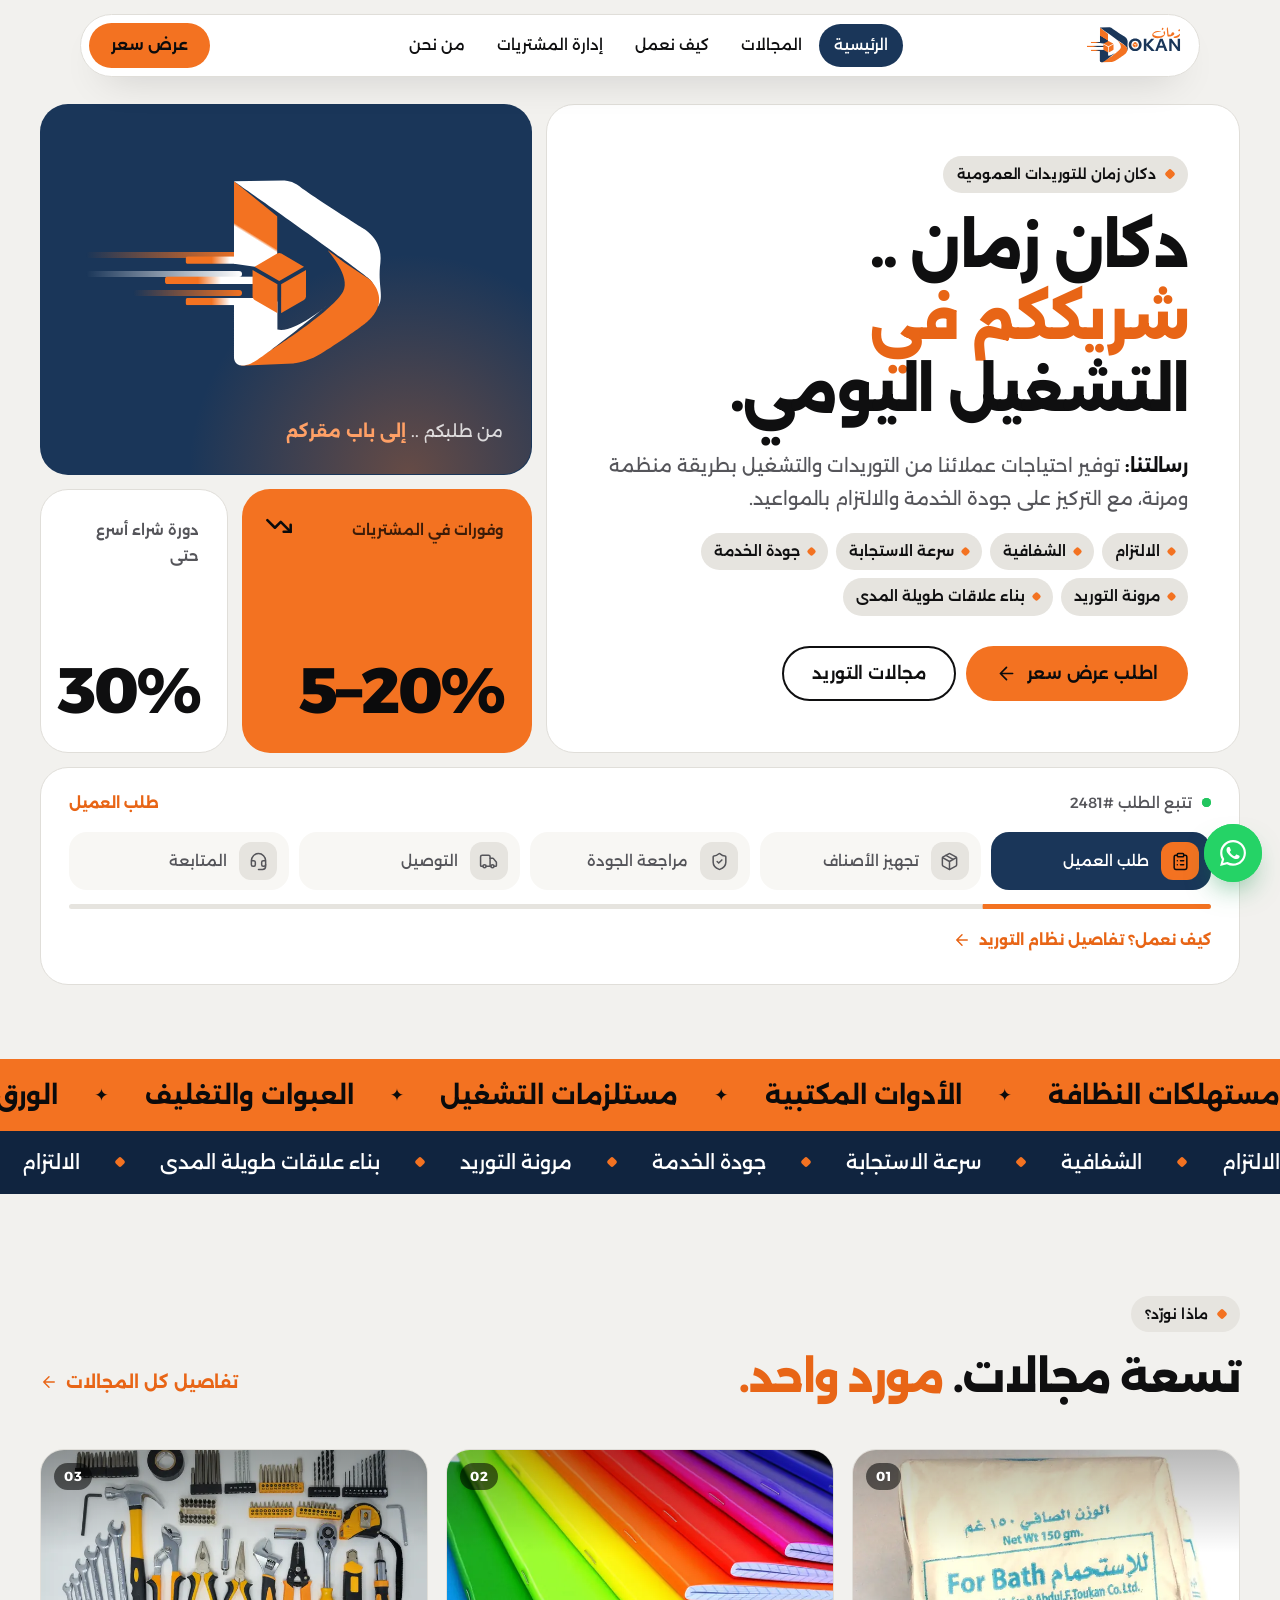
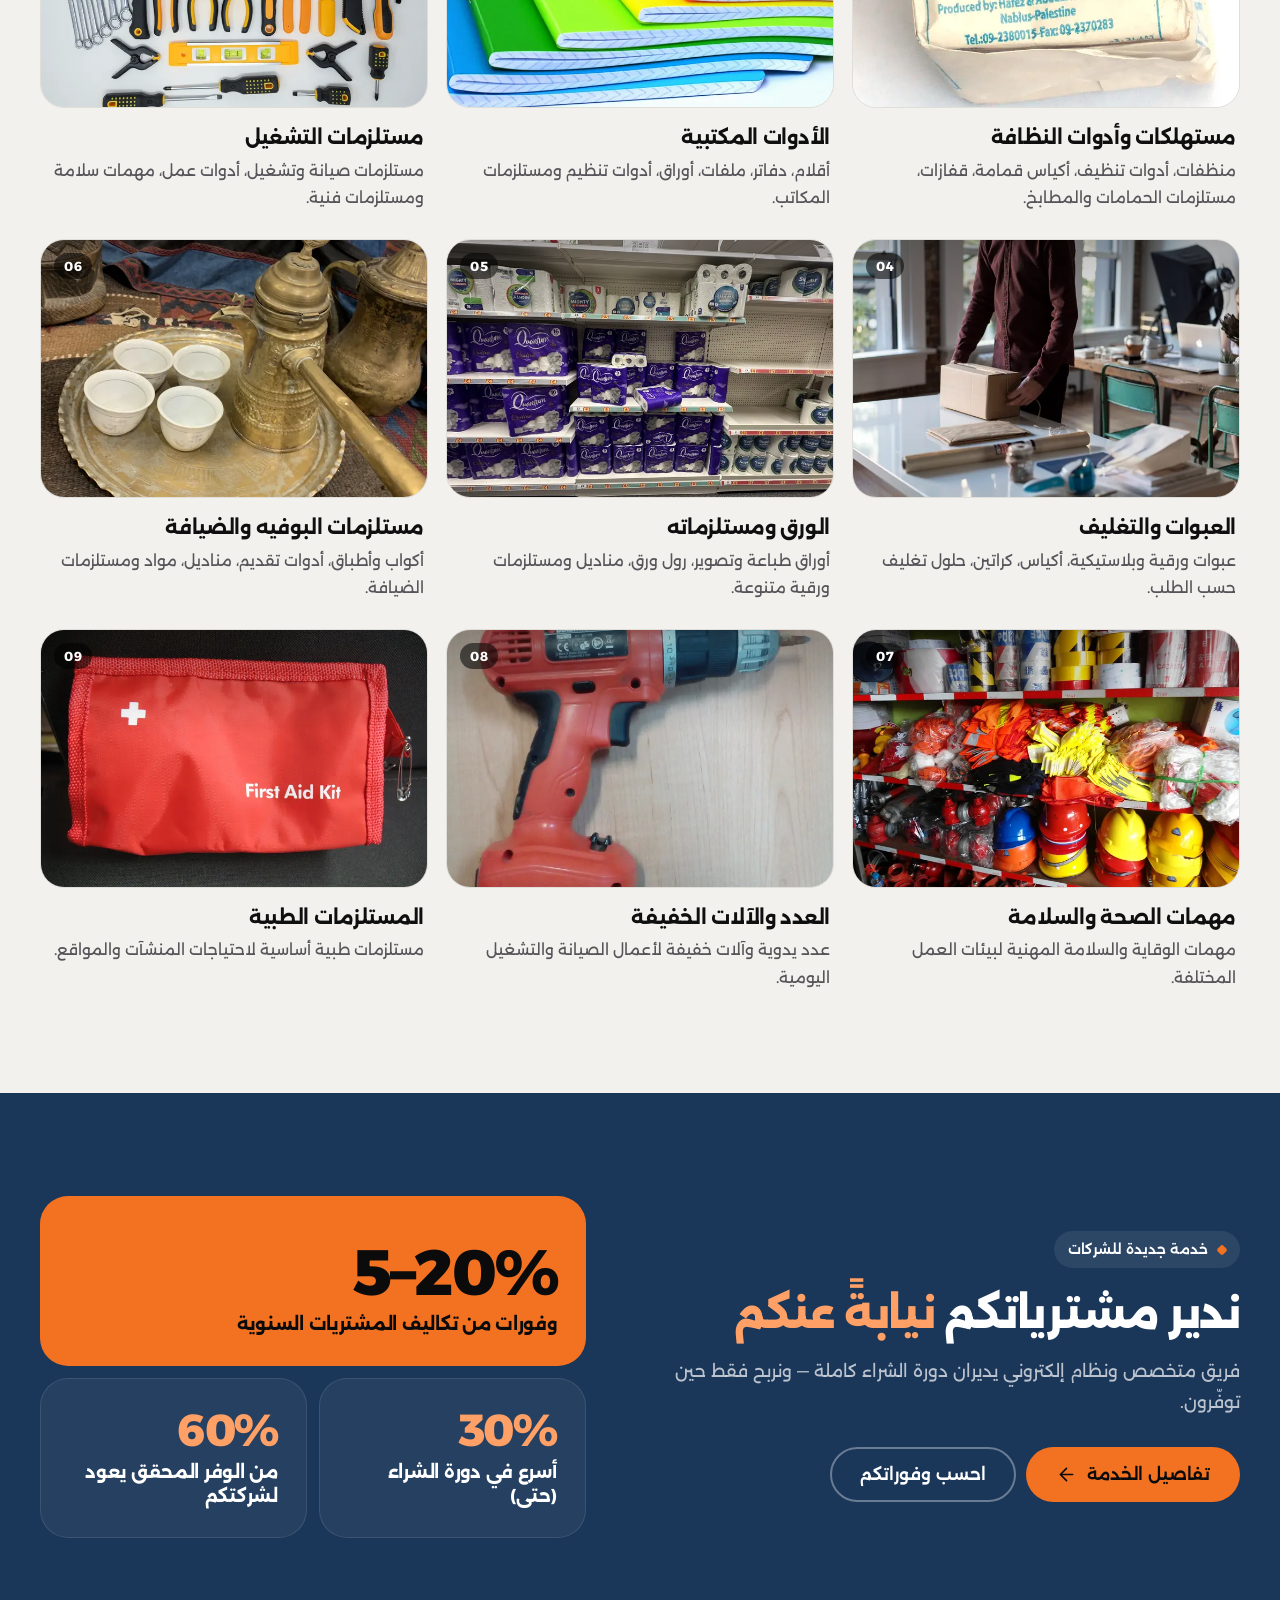
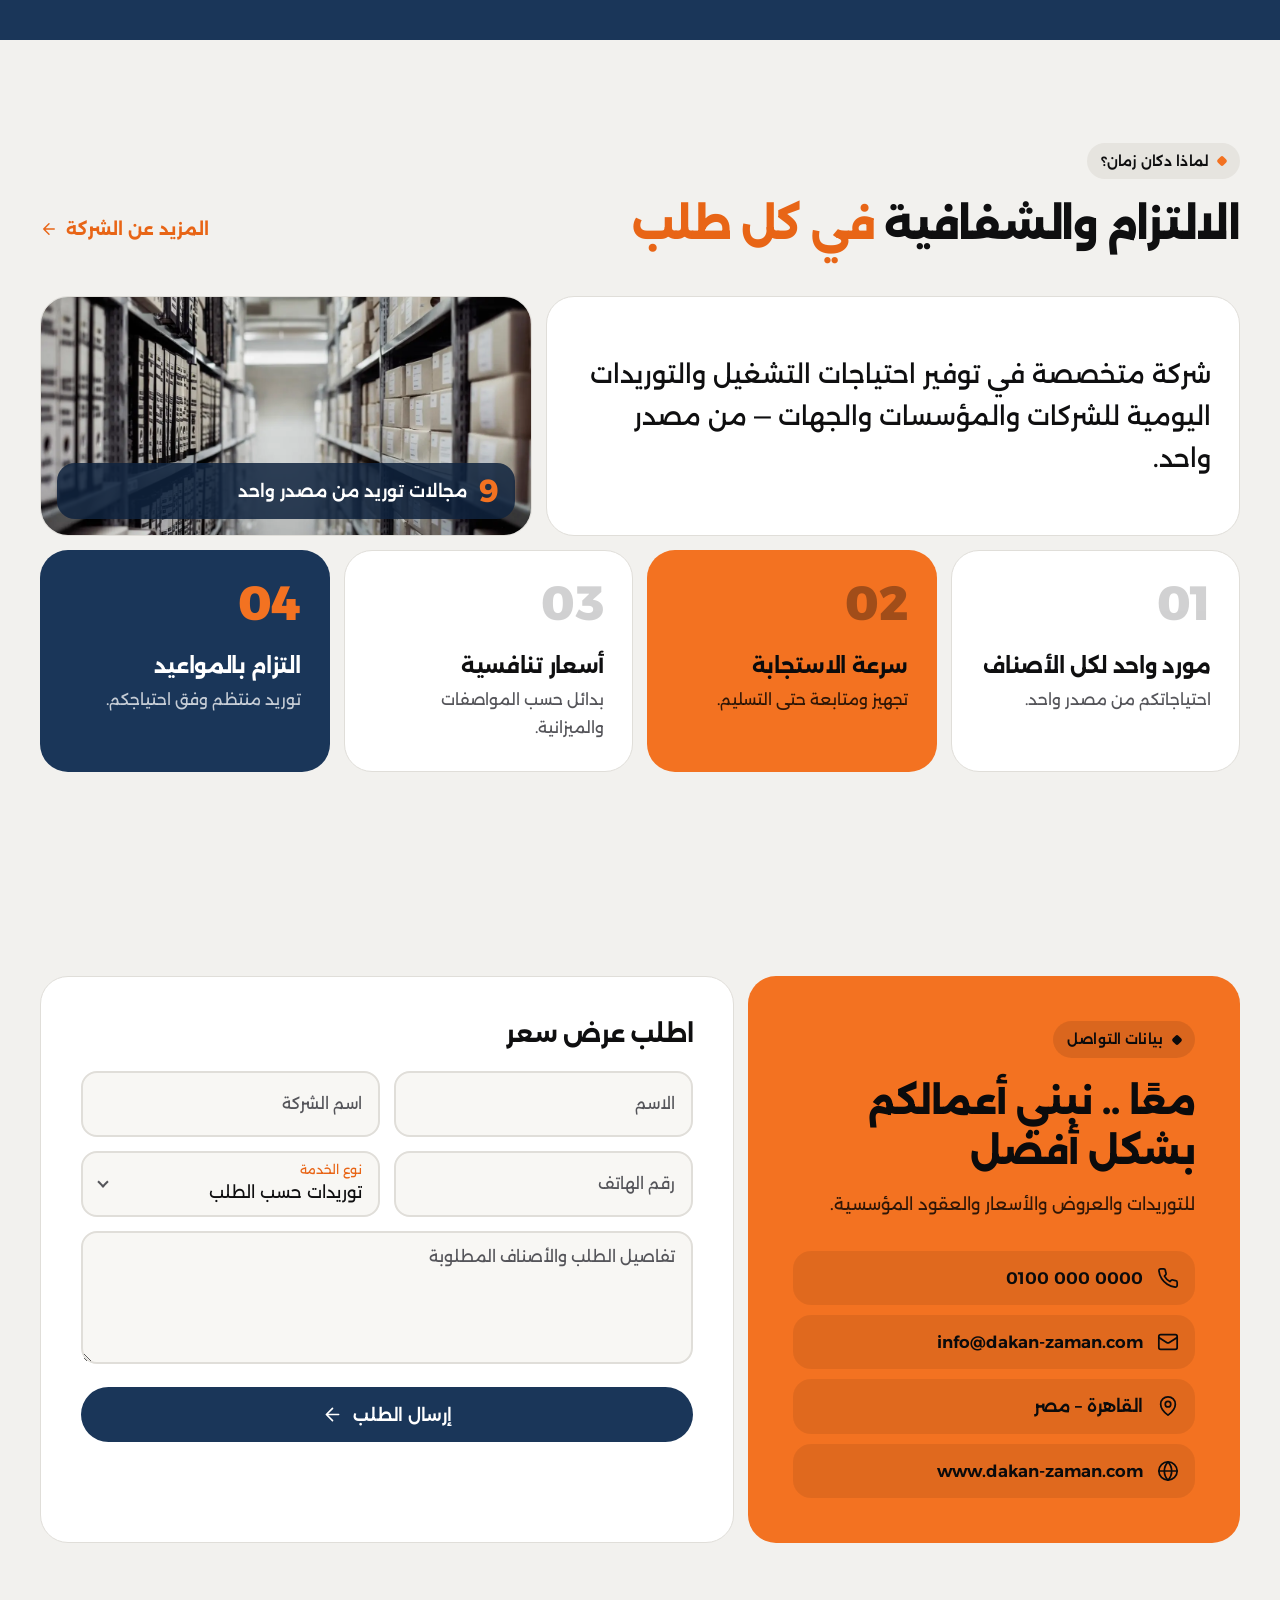
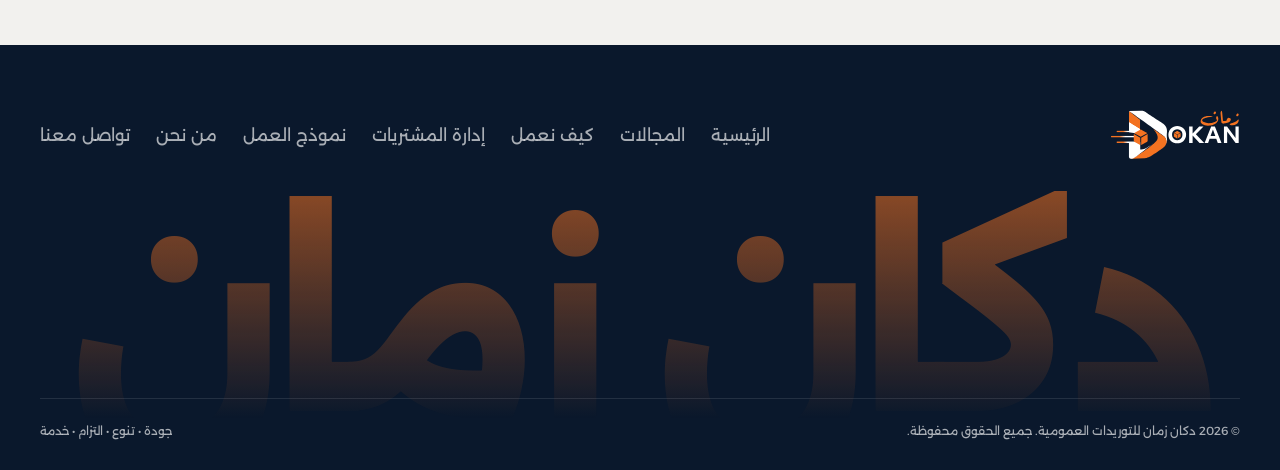
==== index.html @ 1d297fa9 "Dokan Zaman website Static Arabic (RTL) website for Dokan Zaman General Supplies: homepage plus cate" ====
<!doctype html>
<html lang="ar" dir="rtl">
<head>
  <meta charset="utf-8">
  <meta name="viewport" content="width=device-width, initial-scale=1">
  <title>دكان زمان | للتوريدات العمومية</title>
  <meta name="description" content="دكان زمان للتوريدات العمومية .. شريككم في التشغيل اليومي. توفير احتياجات عملائنا من التوريدات والتشغيل بطريقة منظمة ومرنة، مع التركيز على جودة الخدمة والالتزام بالمواعيد.">
  <meta name="color-scheme" content="light">
  <meta name="theme-color" content="#F2F1EE">
  <link rel="icon" type="image/svg+xml" href="assets/logo-mark.svg">
  <link rel="preconnect" href="https://fonts.googleapis.com">
  <link rel="preconnect" href="https://fonts.gstatic.com" crossorigin>
  <link href="https://fonts.googleapis.com/css2?family=Alexandria:wght@300..800&display=swap" rel="stylesheet">
  <link rel="stylesheet" href="css/style.css?v=9cafc431">
</head>
<body id="top">

  <svg class="sprite" aria-hidden="true" xmlns="http://www.w3.org/2000/svg">
    <defs>
      <symbol id="i-package" viewBox="0 0 24 24"><path d="m7.5 4.27 9 5.15"/><path d="M21 8a2 2 0 0 0-1-1.73l-7-4a2 2 0 0 0-2 0l-7 4A2 2 0 0 0 3 8v8a2 2 0 0 0 1 1.73l7 4a2 2 0 0 0 2 0l7-4A2 2 0 0 0 21 16Z"/><path d="m3.3 7 8.7 5 8.7-5M12 22V12"/></symbol>
      <symbol id="i-shield" viewBox="0 0 24 24"><path d="M20 13c0 5-3.5 7.5-7.66 8.95a1 1 0 0 1-.67-.01C7.5 20.5 4 18 4 13V6a1 1 0 0 1 1-1c2 0 4.5-1.2 6.24-2.72a1.17 1.17 0 0 1 1.52 0C14.51 3.81 17 5 19 5a1 1 0 0 1 1 1z"/><path d="m9 12 2 2 4-4"/></symbol>
      <symbol id="i-truck" viewBox="0 0 24 24"><path d="M14 18V6a2 2 0 0 0-2-2H4a2 2 0 0 0-2 2v11a1 1 0 0 0 1 1h2M15 18H9"/><path d="M19 18h2a1 1 0 0 0 1-1v-3.65a1 1 0 0 0-.22-.62l-3.48-4.35A1 1 0 0 0 17.52 8H14"/><circle cx="17" cy="18" r="2"/><circle cx="7" cy="18" r="2"/></symbol>
      <symbol id="i-headset" viewBox="0 0 24 24"><path d="M3 11h3a2 2 0 0 1 2 2v3a2 2 0 0 1-2 2H5a2 2 0 0 1-2-2v-5Zm0 0a9 9 0 1 1 18 0m0 0v5a2 2 0 0 1-2 2h-1a2 2 0 0 1-2-2v-3a2 2 0 0 1 2-2h3Z"/><path d="M21 16v2a4 4 0 0 1-4 4h-5"/></symbol>
      <symbol id="i-clipboard" viewBox="0 0 24 24"><rect width="8" height="4" x="8" y="2" rx="1"/><path d="M16 4h2a2 2 0 0 1 2 2v14a2 2 0 0 1-2 2H6a2 2 0 0 1-2-2V6a2 2 0 0 1 2-2h2M12 11h4M12 16h4M8 11h.01M8 16h.01"/></symbol>
      <symbol id="i-phone" viewBox="0 0 24 24"><path d="M22 16.92v3a2 2 0 0 1-2.18 2 19.79 19.79 0 0 1-8.63-3.07 19.5 19.5 0 0 1-6-6 19.79 19.79 0 0 1-3.07-8.67A2 2 0 0 1 4.11 2h3a2 2 0 0 1 2 1.72 12.84 12.84 0 0 0 .7 2.81 2 2 0 0 1-.45 2.11L8.09 9.91a16 16 0 0 0 6 6l1.27-1.27a2 2 0 0 1 2.11-.45 12.84 12.84 0 0 0 2.81.7A2 2 0 0 1 22 16.92z"/></symbol>
      <symbol id="i-mail" viewBox="0 0 24 24"><rect width="20" height="16" x="2" y="4" rx="2"/><path d="m22 7-8.97 5.7a1.94 1.94 0 0 1-2.06 0L2 7"/></symbol>
      <symbol id="i-pin" viewBox="0 0 24 24"><path d="M20 10c0 6-8 12-8 12s-8-6-8-12a8 8 0 0 1 16 0Z"/><circle cx="12" cy="10" r="3"/></symbol>
      <symbol id="i-globe" viewBox="0 0 24 24"><circle cx="12" cy="12" r="10"/><path d="M12 2a14.5 14.5 0 0 0 0 20 14.5 14.5 0 0 0 0-20M2 12h20"/></symbol>
      <symbol id="i-arrow" viewBox="0 0 24 24"><path d="M19 12H5M12 19l-7-7 7-7"/></symbol>
      <symbol id="i-down" viewBox="0 0 24 24"><path d="M22 17 13.5 8.5l-5 5L2 7"/><path d="M16 17h6v-6"/></symbol>
      <symbol id="i-menu" viewBox="0 0 24 24"><path d="M4 6h16M4 12h16M4 18h16"/></symbol>
      <symbol id="i-x" viewBox="0 0 24 24"><path d="M18 6 6 18M6 6l12 12"/></symbol>
      <symbol id="i-up" viewBox="0 0 24 24"><path d="m18 15-6-6-6 6"/></symbol>
    </defs>
  </svg>

  <!-- ============ ISLAND NAV ============ -->
  <header class="island" id="island">
    <a href="#top" class="island__brand" aria-label="دكان زمان — الصفحة الرئيسية">
      <img src="assets/logo.svg" alt="Dokan Zaman" width="120" height="48">
    </a>
    <nav class="island__links" aria-label="القائمة الرئيسية">
      <a href="index.html" class="is-active" aria-current="page">الرئيسية</a>
      <a href="categories.html">المجالات</a>
      <a href="services.html">كيف نعمل</a>
      <a href="procurement.html">إدارة المشتريات</a>
      <a href="about.html">من نحن</a>
    </nav>
    <div class="island__actions">
      <a href="#contact" class="pill pill--orange island__cta">عرض سعر</a>
      <button class="icon-btn menu-btn" type="button" aria-label="فتح القائمة" aria-expanded="false" aria-controls="sheet">
        <svg class="ico"><use href="#i-menu"/></svg>
      </button>
    </div>
  </header>

  <!-- full-screen mobile menu -->
  <div class="sheet" id="sheet" hidden>
    <button class="icon-btn sheet__close" type="button" aria-label="إغلاق القائمة"><svg class="ico"><use href="#i-x"/></svg></button>
    <nav class="sheet__links" aria-label="القائمة">
      <a href="index.html"><span>01</span>الرئيسية</a>
      <a href="categories.html"><span>02</span>المجالات</a>
      <a href="services.html"><span>03</span>كيف نعمل</a>
      <a href="procurement.html"><span>04</span>إدارة المشتريات</a>
      <a href="about.html"><span>05</span>من نحن</a>
      <a href="#contact"><span>06</span>تواصل معنا</a>
    </nav>
    <a href="#contact" class="pill pill--orange pill--lg sheet__cta">اطلب عرض سعر <svg class="ico"><use href="#i-arrow"/></svg></a>
  </div>

  <main>
    <!-- ============ HERO BENTO ============ -->
    <section class="hero" data-anim>
      <div class="wrap bento bento--hero">
        <article class="tile tile--intro" data-reveal>
          <span class="tag"><i></i> دكان زمان للتوريدات العمومية</span>
          <h1>دكان زمان ..<br><span class="hl">شريككم في</span><br>التشغيل اليومي.</h1>
          <p><b>رسالتنا:</b> توفير احتياجات عملائنا من التوريدات والتشغيل بطريقة منظمة ومرنة، مع التركيز على جودة الخدمة والالتزام بالمواعيد.</p>
          <ul class="hero-values" aria-label="قيمنا"><li data-reveal style="--d:0.25s">الالتزام</li><li data-reveal style="--d:0.31s">الشفافية</li><li data-reveal style="--d:0.37s">سرعة الاستجابة</li><li data-reveal style="--d:0.43s">جودة الخدمة</li><li data-reveal style="--d:0.49s">مرونة التوريد</li><li data-reveal style="--d:0.55s">بناء علاقات طويلة المدى</li></ul>
          <div class="row-btns">
            <a href="#contact" class="pill pill--orange pill--lg">اطلب عرض سعر <svg class="ico"><use href="#i-arrow"/></svg></a>
            <a href="#categories" class="pill pill--line pill--lg">مجالات التوريد</a>
          </div>
        </article>

        <article class="tile tile--blue tile--brand" data-reveal style="--d:.08s">
          <div class="brand-art" aria-hidden="true">
            <span class="brand-art__lines"><i></i><i></i><i></i></span>
            <img src="assets/logo-mark-dark.svg" alt="">
          </div>
          <p class="tile__foot">من طلبكم .. <b>إلى باب مقركم</b></p>
        </article>

        <article class="tile tile--orange tile--stat" data-reveal style="--d:.14s">
          <span class="tile__label">وفورات في المشتريات</span>
          <strong class="big"><span class="num"><span data-count="5">0</span>–<span data-count="20">0</span>%</span></strong>
          <svg class="ico tile__corner"><use href="#i-down"/></svg>
        </article>

        <article class="tile tile--stat" data-reveal style="--d:.2s">
          <span class="tile__label">دورة شراء أسرع حتى</span>
          <strong class="big"><span class="num"><span data-count="30">0</span>%</span></strong>
        </article>

        <article class="tile tile--track" data-reveal style="--d:.26s" aria-label="مثال على تتبع طلب">
          <div class="track__head">
            <span class="live"><i></i> تتبع الطلب #2481</span>
            <span class="track__status" id="track-status">طلب العميل</span>
          </div>
          <ol class="track" id="track">
            <li><span><svg class="ico"><use href="#i-clipboard"/></svg></span>طلب العميل</li>
            <li><span><svg class="ico"><use href="#i-package"/></svg></span>تجهيز الأصناف</li>
            <li><span><svg class="ico"><use href="#i-shield"/></svg></span>مراجعة الجودة</li>
            <li><span><svg class="ico"><use href="#i-truck"/></svg></span>التوصيل</li>
            <li><span><svg class="ico"><use href="#i-headset"/></svg></span>المتابعة</li>
          </ol>
          <div class="track__bar"><span id="track-bar"></span></div>
          <a href="services.html" class="link-more track__more">كيف نعمل؟ تفاصيل نظام التوريد <svg class="ico"><use href="#i-arrow"/></svg></a>
        </article>
      </div>
    </section>

    <!-- ============ DOUBLE TICKER ============ -->
    <div class="ticker" data-anim aria-label="مجالات التوريد وقيمنا">
      <div class="ticker__row ticker__row--orange">
        <div class="ticker__track">
          <ul>
            <li>مستهلكات النظافة</li><li>الأدوات المكتبية</li><li>مستلزمات التشغيل</li><li>العبوات والتغليف</li><li>الورق ومستلزماته</li><li>البوفيه والضيافة</li><li>الصحة والسلامة</li><li>العدد والآلات الخفيفة</li><li>المستلزمات الطبية</li>
          </ul>
          <ul aria-hidden="true">
            <li>مستهلكات النظافة</li><li>الأدوات المكتبية</li><li>مستلزمات التشغيل</li><li>العبوات والتغليف</li><li>الورق ومستلزماته</li><li>البوفيه والضيافة</li><li>الصحة والسلامة</li><li>العدد والآلات الخفيفة</li><li>المستلزمات الطبية</li>
          </ul>
        </div>
      </div>
      <div class="ticker__row ticker__row--dark">
        <div class="ticker__track ticker__track--rev">
          <ul>
            <li>الالتزام</li><li>الشفافية</li><li>سرعة الاستجابة</li><li>جودة الخدمة</li><li>مرونة التوريد</li><li>بناء علاقات طويلة المدى</li>
          </ul>
          <ul aria-hidden="true">
            <li>الالتزام</li><li>الشفافية</li><li>سرعة الاستجابة</li><li>جودة الخدمة</li><li>مرونة التوريد</li><li>بناء علاقات طويلة المدى</li>
          </ul>
        </div>
      </div>
    </div>

    <!-- ============ 1) WHAT WE SUPPLY — nine photo cards, details on categories.html ============ -->
    <section class="sec" id="categories">
      <div class="wrap">
        <header class="sec__head sec__head--split" data-reveal>
          <div>
            <span class="tag"><i></i> ماذا نورّد؟</span>
            <h2>تسعة مجالات. <span class="hl">مورد واحد.</span></h2>
          </div>
          <a href="categories.html" class="link-more">تفاصيل كل المجالات <svg class="ico"><use href="#i-arrow"/></svg></a>
        </header>
        <div class="supply-grid supply-grid--compact">
          <article class="supply-card" data-reveal style="--d:0.00s">
            <div class="supply-card__media"><img src="assets/img/cat-cleaning.webp?v=4288f655" alt="صابون استحمام نابلسي مغلّف" width="720" height="480" loading="lazy" decoding="async"></div>
            <span class="supply-card__num">01</span>
            <h3>مستهلكات وأدوات النظافة</h3>
            <p>منظفات، أدوات تنظيف، أكياس قمامة، قفازات، مستلزمات الحمامات والمطابخ.</p>
          </article>
          <article class="supply-card" data-reveal style="--d:0.06s">
            <div class="supply-card__media"><img src="assets/img/cat-office.webp?v=cfb5c9a6" alt="كشاكيل ملوّنة" width="720" height="480" loading="lazy" decoding="async"></div>
            <span class="supply-card__num">02</span>
            <h3>الأدوات المكتبية</h3>
            <p>أقلام، دفاتر، ملفات، أوراق، أدوات تنظيم ومستلزمات المكاتب.</p>
          </article>
          <article class="supply-card" data-reveal style="--d:0.12s">
            <div class="supply-card__media"><img src="assets/img/cat-operations.webp?v=0b1de168" alt="طقم عدد صيانة متكامل" width="720" height="480" loading="lazy" decoding="async"></div>
            <span class="supply-card__num">03</span>
            <h3>مستلزمات التشغيل</h3>
            <p>مستلزمات صيانة وتشغيل، أدوات عمل، مهمات سلامة ومستلزمات فنية.</p>
          </article>
          <article class="supply-card" data-reveal style="--d:0.00s">
            <div class="supply-card__media"><img src="assets/img/cat-packaging.webp?v=7d3a47bd" alt="تغليف طلب في كرتونة شحن" width="720" height="480" loading="lazy" decoding="async"></div>
            <span class="supply-card__num">04</span>
            <h3>العبوات والتغليف</h3>
            <p>عبوات ورقية وبلاستيكية، أكياس، كراتين، حلول تغليف حسب الطلب.</p>
          </article>
          <article class="supply-card" data-reveal style="--d:0.06s">
            <div class="supply-card__media"><img src="assets/img/cat-paper.webp?v=cf943d54" alt="رفوف مناديل وورق تواليت" width="720" height="480" loading="lazy" decoding="async"></div>
            <span class="supply-card__num">05</span>
            <h3>الورق ومستلزماته</h3>
            <p>أوراق طباعة وتصوير، رول ورق، مناديل ومستلزمات ورقية متنوعة.</p>
          </article>
          <article class="supply-card" data-reveal style="--d:0.12s">
            <div class="supply-card__media"><img src="assets/img/cat-buffet.webp?v=b0f60a4f" alt="دلّة قهوة عربية وفناجين على صينية" width="720" height="480" loading="lazy" decoding="async"></div>
            <span class="supply-card__num">06</span>
            <h3>مستلزمات البوفيه والضيافة</h3>
            <p>أكواب وأطباق، أدوات تقديم، مناديل، مواد ومستلزمات الضيافة.</p>
          </article>
          <article class="supply-card" data-reveal style="--d:0.00s">
            <div class="supply-card__media"><img src="assets/img/cat-safety.webp?v=d43dae64" alt="خوذ وسترات ومهمات سلامة" width="720" height="480" loading="lazy" decoding="async"></div>
            <span class="supply-card__num">07</span>
            <h3>مهمات الصحة والسلامة</h3>
            <p>مهمات الوقاية والسلامة المهنية لبيئات العمل المختلفة.</p>
          </article>
          <article class="supply-card" data-reveal style="--d:0.06s">
            <div class="supply-card__media"><img src="assets/img/cat-tools.webp?v=c79478ac" alt="شنيور كهربائي" width="720" height="480" loading="lazy" decoding="async"></div>
            <span class="supply-card__num">08</span>
            <h3>العدد والآلات الخفيفة</h3>
            <p>عدد يدوية وآلات خفيفة لأعمال الصيانة والتشغيل اليومية.</p>
          </article>
          <article class="supply-card" data-reveal style="--d:0.12s">
            <div class="supply-card__media"><img src="assets/img/cat-medical.webp?v=10b923cf" alt="حقيبة إسعافات أولية" width="720" height="480" loading="lazy" decoding="async"></div>
            <span class="supply-card__num">09</span>
            <h3>المستلزمات الطبية</h3>
            <p>مستلزمات طبية أساسية لاحتياجات المنشآت والمواقع.</p>
          </article>
        </div>
      </div>
    </section>

    <!-- ============ 2) FLAGSHIP SERVICE — three numbers, details + calculator on procurement.html ============ -->
    <section class="sec band" style="background: var(--blue);" id="procurement">
      <div class="wrap band-lite">
        <header class="sec__head" data-reveal>
          <span class="tag tag--light"><i></i> خدمة جديدة للشركات</span>
          <h2>ندير مشترياتكم <span class="hl">نيابةً عنكم</span></h2>
          <p class="sec__lead">فريق متخصص ونظام إلكتروني يديران دورة الشراء كاملة — ونربح فقط حين توفّرون.</p>
          <div class="row-btns">
            <a href="procurement.html" class="pill pill--orange pill--lg">تفاصيل الخدمة <svg class="ico"><use href="#i-arrow"/></svg></a>
            <a href="procurement.html#savings" class="pill pill--ghost pill--lg">احسب وفوراتكم</a>
          </div>
        </header>
        <div class="bento bento--value">
          <article class="tile tile--orange vtile vtile--big" data-reveal>
            <strong class="big"><span class="num"><span data-count="5">0</span>–<span data-count="20">0</span>%</span></strong>
            <h3>وفورات من تكاليف المشتريات السنوية</h3>
          </article>
          <article class="tile tile--glass vtile" data-reveal style="--d:.06s">
            <strong class="big big--sm"><span class="num"><span data-count="30">0</span>%</span></strong>
            <h3>أسرع في دورة الشراء (حتى)</h3>
          </article>
          <article class="tile tile--glass vtile" data-reveal style="--d:.12s">
            <strong class="big big--sm"><span class="num"><span data-count="60">0</span>%</span></strong>
            <h3>من الوفر المحقق يعود لشركتكم</h3>
          </article>
        </div>
      </div>
    </section>

    <!-- ============ 3) WHY US — trust in four points, full story on about.html ============ -->
    <section class="sec" id="about">
      <div class="wrap">
        <header class="sec__head sec__head--split" data-reveal>
          <div>
            <span class="tag"><i></i> لماذا دكان زمان؟</span>
            <h2>الالتزام والشفافية <span class="hl">في كل طلب</span></h2>
          </div>
          <a href="about.html" class="link-more">المزيد عن الشركة <svg class="ico"><use href="#i-arrow"/></svg></a>
        </header>
        <div class="bento bento--about">
          <article class="tile tile--wide" data-reveal>
            <p class="quote">شركة متخصصة في توفير احتياجات التشغيل والتوريدات اليومية للشركات والمؤسسات والجهات — من مصدر واحد.</p>
          </article>
          <figure class="tile tile--photo about-photo about-photo--short" data-reveal style="--d:.04s">
            <img src="assets/img/warehouse.webp" alt="مستودع منظم بأرفف مليئة بالأصناف" width="1280" height="853" loading="lazy" decoding="async">
            <figcaption><b>9</b> مجالات توريد من مصدر واحد</figcaption>
          </figure>
          <article class="tile pillar2" data-reveal><b class="pillar2__n">01</b><h3>مورد واحد لكل الأصناف</h3><p>احتياجاتكم من مصدر واحد.</p></article>
          <article class="tile pillar2 tile--orange" data-reveal style="--d:.06s"><b class="pillar2__n">02</b><h3>سرعة الاستجابة</h3><p>تجهيز ومتابعة حتى التسليم.</p></article>
          <article class="tile pillar2" data-reveal style="--d:.12s"><b class="pillar2__n">03</b><h3>أسعار تنافسية</h3><p>بدائل حسب المواصفات والميزانية.</p></article>
          <article class="tile pillar2 tile--dark" data-reveal style="--d:.18s"><b class="pillar2__n">04</b><h3>التزام بالمواعيد</h3><p>توريد منتظم وفق احتياجكم.</p></article>
        </div>
      </div>
    </section>

    <!-- ============ 4) CONTACT — the one action we want ============ -->
    <section class="sec" id="contact">
      <div class="wrap bento bento--contact">
        <article class="tile tile--orange cta2" data-reveal>
          <span class="tag tag--dark"><i></i> بيانات التواصل</span>
          <h2>معًا .. نبني أعمالكم بشكل أفضل</h2>
          <p>للتوريدات والعروض والأسعار والعقود المؤسسية.</p>
          <ul class="cta2__list">
            <li><svg class="ico"><use href="#i-phone"/></svg><a href="tel:+201000000000" dir="ltr">0100 000 0000</a></li>
            <li><svg class="ico"><use href="#i-mail"/></svg><a href="mailto:info@dakan-zaman.com">info@dakan-zaman.com</a></li>
            <li><svg class="ico"><use href="#i-pin"/></svg><span>القاهرة – مصر</span></li>
            <li><svg class="ico"><use href="#i-globe"/></svg><a href="https://www.dakan-zaman.com" dir="ltr">www.dakan-zaman.com</a></li>
          </ul>
        </article>

        <form class="tile form2" id="form2" novalidate data-reveal style="--d:.08s">
          <h3>اطلب عرض سعر</h3>
          <div class="form2__row">
            <label class="f"><input name="name" type="text" placeholder=" " required autocomplete="name"><span>الاسم</span></label>
            <label class="f"><input name="company" type="text" placeholder=" " autocomplete="organization"><span>اسم الشركة</span></label>
          </div>
          <div class="form2__row">
            <label class="f"><input name="phone" type="tel" placeholder=" " required autocomplete="tel"><span>رقم الهاتف</span></label>
            <label class="f f--select"><select name="service">
              <option>توريدات حسب الطلب</option>
              <option>توريد شهري / دوري</option>
              <option>إدارة المشتريات نيابةً عن الشركة</option>
              <option>قوائم أصناف مخصصة</option>
            </select><span>نوع الخدمة</span></label>
          </div>
          <label class="f"><textarea name="message" rows="3" placeholder=" "></textarea><span>تفاصيل الطلب والأصناف المطلوبة</span></label>
          <button type="submit" class="pill pill--dark pill--lg pill--block">إرسال الطلب <svg class="ico"><use href="#i-arrow"/></svg></button>
          <p class="form2__msg" id="form2-msg" role="status"></p>
        </form>
      </div>
    </section>
  </main>

  <footer class="foot">
    <div class="wrap foot__inner">
      <img class="foot__logo" src="assets/logo-dark.svg" alt="Dokan Zaman" width="160" height="64" loading="lazy">
      <nav class="foot__links" aria-label="روابط سريعة">
        <a href="index.html">الرئيسية</a><a href="categories.html">المجالات</a><a href="services.html">كيف نعمل</a><a href="procurement.html">إدارة المشتريات</a><a href="procurement.html#savings">نموذج العمل</a><a href="about.html">من نحن</a><a href="#contact">تواصل معنا</a>
      </nav>
    </div>
    <p class="foot__word" aria-hidden="true">دكان زمان</p>
    <div class="wrap foot__bottom">
      <small>© <span id="year">2026</span> دكان زمان للتوريدات العمومية. جميع الحقوق محفوظة.</small>
      <small>جودة • تنوع • التزام • خدمة</small>
    </div>
  </footer>

  <a href="https://wa.me/201000000000?text=%D9%85%D8%B1%D8%AD%D8%A8%D9%8B%D8%A7%20%D8%AF%D9%83%D8%A7%D9%86%20%D8%B2%D9%85%D8%A7%D9%86%D8%8C%20%D8%A3%D8%B1%D9%8A%D8%AF%20%D8%A7%D9%84%D8%A7%D8%B3%D8%AA%D9%81%D8%B3%D8%A7%D8%B1%20%D8%B9%D9%86%20%D8%B7%D9%84%D8%A8%20%D8%AA%D9%88%D8%B1%D9%8A%D8%AF." class="wa-float" target="_blank" rel="noopener" aria-label="تواصل معنا على واتساب">
    <svg class="wa-float__icon" viewBox="0 0 24 24" aria-hidden="true"><path fill="currentColor" d="M17.472 14.382c-.297-.149-1.758-.867-2.03-.967-.273-.099-.471-.148-.67.15-.197.297-.767.966-.94 1.164-.173.199-.347.223-.644.075-.297-.15-1.255-.463-2.39-1.475-.883-.788-1.48-1.761-1.653-2.059-.173-.297-.018-.458.13-.606.134-.133.298-.347.446-.52.149-.174.198-.298.298-.497.099-.198.05-.371-.025-.52-.075-.149-.669-1.612-.916-2.207-.242-.579-.487-.5-.669-.51-.173-.008-.371-.01-.57-.01-.198 0-.52.074-.792.372-.272.297-1.04 1.016-1.04 2.479 0 1.462 1.065 2.875 1.213 3.074.149.198 2.096 3.2 5.077 4.487.709.306 1.262.489 1.694.625.712.227 1.36.195 1.871.118.571-.085 1.758-.719 2.006-1.413.248-.694.248-1.289.173-1.413-.074-.124-.272-.198-.57-.347m-5.421 7.403h-.004a9.87 9.87 0 0 1-5.031-1.378l-.361-.214-3.741.982.998-3.648-.235-.374a9.86 9.86 0 0 1-1.51-5.26c.001-5.45 4.436-9.884 9.888-9.884 2.64 0 5.122 1.03 6.988 2.898a9.825 9.825 0 0 1 2.893 6.994c-.003 5.45-4.437 9.884-9.885 9.884m8.413-18.297A11.815 11.815 0 0 0 12.05 0C5.495 0 .16 5.335.157 11.892c0 2.096.547 4.142 1.588 5.945L.057 24l6.305-1.654a11.882 11.882 0 0 0 5.683 1.448h.005c6.554 0 11.89-5.335 11.893-11.893a11.821 11.821 0 0 0-3.48-8.413Z"/></svg>
    <span class="wa-float__label">تواصل معنا على واتساب</span>
  </a>
  <a href="#top" class="to-top2" aria-label="العودة للأعلى"><svg class="ico"><use href="#i-up"/></svg></a>


  <script src="js/main.js?v=364446db" defer></script>
</body>
</html>
---- css/style.css ----
/* =========================================================
   Dokan Zaman — site styles ("Bold Bento")
   Flat, high-contrast tiles: navy (#1A3659, from the logo) + orange; black only for text.
   Performance: animate transform/opacity only,
   no blur filters, looping animations pause off-screen.
   ========================================================= */

:root {
  --orange: #F37221;
  --orange-600: #DC6015;
  --orange-300: #FFA066;
  --ink-on-orange: #0B0B0C;
  --band: #10243F;            /* deep navy for large dark areas */
  --blue: #1A3659;

  --bg: #F2F1EE;
  --tile: #FFFFFF;
  --tile-2: #F8F7F4;
  --heading: #0F0F10;
  --text: #1C1C1E;
  --muted: #55555A;
  --line: #E0DED9;
  --dark-tile: #1A3659;       /* logo navy for dark tiles, badges, buttons */
  --hl: #E86516;
  --chip: #E6E4DF;
  --shadow: 0 18px 40px -24px rgba(0, 0, 0, .3);

  --font: "Alexandria", "Readex Pro", system-ui, "Segoe UI", Tahoma, sans-serif;
  --r: 28px;
  --ease: cubic-bezier(.22, .8, .24, 1);
  --wrap: 1200px;
  interpolate-size: allow-keywords;
  color-scheme: light;
}

/* ---------- Base ---------- */
*, *::before, *::after { box-sizing: border-box; }
html { scroll-behavior: smooth; scroll-padding-top: 96px; overflow-x: clip; -webkit-text-size-adjust: 100%; }
body {
  margin: 0; font-family: var(--font); font-size: 1.05rem; line-height: 1.8;
  color: var(--text); background: var(--bg); -webkit-font-smoothing: antialiased; overflow-x: clip;
}
img, svg { display: block; max-width: 100%; }
a { color: inherit; text-decoration: none; }
h1, h2, h3 { margin: 0; line-height: 1.4; color: var(--heading); letter-spacing: -.015em; }
p { margin: 0; }
ul, ol { margin: 0; padding: 0; list-style: none; }
button, input, select, textarea { font: inherit; color: inherit; }
::selection { background: var(--orange); color: #fff; }
:focus-visible { outline: 3px solid var(--orange); outline-offset: 3px; border-radius: 8px; }

.sprite { position: absolute; width: 0; height: 0; overflow: hidden; }
.ico { width: 1.25em; height: 1.25em; flex: none; fill: none; stroke: currentColor; stroke-width: 1.9; stroke-linecap: round; stroke-linejoin: round; }
.num { direction: ltr; unicode-bidi: isolate; display: inline-block; }
.wrap { width: min(var(--wrap), 100% - 32px); margin-inline: auto; }
.hl { color: var(--hl); }


/* ---------- Tags / pills / buttons ---------- */
.tag {
  display: inline-flex; align-items: center; gap: 10px;
  font-size: .85rem; font-weight: 600; letter-spacing: .01em;
  color: var(--heading); background: var(--chip);
  padding: 6px 14px; border-radius: 999px; margin-bottom: 18px;
  width: fit-content;
}
.tag i { width: 8px; height: 8px; border-radius: 2px; background: var(--orange); transform: rotate(45deg); }
.tag--light { color: #fff; background: rgba(255,255,255,.08); }
.tag--dark { color: var(--ink-on-orange); background: rgba(0,0,0,.1); }
.tag--dark i { background: var(--ink-on-orange); }

.pill {
  display: inline-flex; align-items: center; justify-content: center; gap: 10px;
  padding: 11px 20px; border-radius: 999px; border: 2px solid transparent;
  font-weight: 600; font-size: .98rem; line-height: 1.2; cursor: pointer;
  transition: transform .3s var(--ease), background-color .25s, color .25s, border-color .25s;
}
.pill .ico { transition: transform .3s var(--ease); }
.pill:hover { transform: translateY(-2px); }
.pill:hover .ico { transform: translateX(-4px); }
.pill:active { transform: scale(.97); }
.pill--orange { background: var(--orange); color: var(--ink-on-orange); }
.pill--orange:hover { background: var(--orange-600); color: #fff; }
.pill--dark { background: var(--dark-tile); color: #fff; }
.pill--dark:hover { background: var(--orange); color: var(--ink-on-orange); }
.pill--line { border-color: var(--heading); color: var(--heading); }
.pill--line:hover { background: var(--dark-tile); border-color: var(--dark-tile); color: #fff; }
.pill--lg { padding: 15px 28px; font-size: 1.05rem; }
.pill--block { width: 100%; }

.icon-btn {
  width: 44px; height: 44px; border-radius: 50%;
  display: inline-grid; place-items: center;
  border: 0; background: var(--chip); color: var(--heading); cursor: pointer;
  transition: background-color .25s, color .25s, transform .3s var(--ease);
}
.icon-btn:hover { background: var(--dark-tile); color: #fff; }
.icon-btn:active { transform: scale(.92); }
.icon-btn .ico { width: 20px; height: 20px; grid-area: 1 / 1; }


/* =========================================================
   ISLAND NAV
   ========================================================= */
.island {
  position: fixed; z-index: 60; top: 14px; left: 50%;
  width: min(1120px, 100% - 24px);
  display: flex; align-items: center; justify-content: space-between; gap: 16px;
  padding: 8px 18px 8px 8px;
  background: var(--tile);
  border: 1px solid var(--line);
  border-radius: 999px;
  box-shadow: var(--shadow);
  transform: translateX(-50%);
  transition: transform .45s var(--ease);
}
.island.is-hidden { transform: translate(-50%, calc(-100% - 60px)); }
.island__brand img { height: 38px; width: auto; }
.island__links { display: flex; gap: 2px; }
.island__links a {
  padding: 8px 15px; border-radius: 999px; font-weight: 500; font-size: .93rem; color: var(--heading);
  transition: background-color .25s, color .25s;
}
.island__links a:hover { background: var(--chip); }
.island__links a.is-active { background: var(--dark-tile); color: #fff; }
.island__actions { display: flex; align-items: center; gap: 8px; }
.menu-btn { display: none; }

.sheet {
  position: fixed; inset: 0; z-index: 70;
  background: var(--band); color: #fff;
  display: flex; flex-direction: column; justify-content: center; gap: 36px;
  padding: 90px 28px 40px;
  opacity: 0; transform: translateY(-16px); pointer-events: none;
  transition: opacity .3s, transform .4s var(--ease);
}
/* `display: flex` above would override the [hidden] attribute — keep the closed sheet out of the page */
.sheet[hidden] { display: none; }
.sheet.is-open { opacity: 1; transform: none; pointer-events: auto; }
.sheet__close { position: absolute; top: 20px; left: 20px; background: rgba(255,255,255,.1); color: #fff; }
.sheet__links { display: grid; gap: 6px; }
.sheet__links a { display: flex; align-items: baseline; gap: 16px; font-size: clamp(1.8rem, 7vw, 2.6rem); font-weight: 700; line-height: 1.5; }
.sheet__links a span { font-size: .9rem; color: var(--orange); font-weight: 600; }
.sheet__links a:hover { color: var(--orange-300); }
.sheet__cta { align-self: flex-start; }

/* =========================================================
   TILES / BENTO
   ========================================================= */
.bento { display: grid; grid-template-columns: repeat(12, 1fr); gap: 14px; }
.tile {
  position: relative; overflow: hidden;
  background: var(--tile);
  border: 1px solid var(--line);
  border-radius: var(--r);
  padding: 28px;
}
.tile--dark { background: var(--dark-tile); border-color: transparent; color: rgba(255,255,255,.85); }
.tile--dark h3, .tile--dark h2 { color: #fff; }
.tile--blue { background: var(--blue); border-color: transparent; color: rgba(255,255,255,.85); }
.tile--blue h3 { color: #fff; }
.tile--orange { background: var(--orange); border-color: transparent; color: var(--ink-on-orange); }
.tile--orange h2, .tile--orange h3 { color: var(--ink-on-orange); }
.tile__label { display: block; font-size: .9rem; font-weight: 600; color: var(--muted); }
.tile--orange .tile__label { color: rgba(0,0,0,.75); }
.tile__label--light { color: var(--orange-300); }
.tile__text { color: #fff; font-size: 1.1rem; margin-top: 10px; line-height: 1.85; }
.big { display: block; font-size: clamp(2.6rem, 1.6rem + 3vw, 4.2rem); font-weight: 800; line-height: 1.05; letter-spacing: -.03em; color: var(--heading); }
.tile--orange .big { color: var(--ink-on-orange); }
.big--sm { font-size: clamp(2rem, 1.4rem + 2vw, 2.8rem); }

/* =========================================================
   HERO
   ========================================================= */
.hero { padding: 104px 0 18px; }
.bento--hero { grid-auto-rows: minmax(0, auto); }
.tile--intro { grid-column: span 7; grid-row: span 2; padding: clamp(28px, 4vw, 52px); display: flex; flex-direction: column; justify-content: center; }
.tile--intro h1 { font-size: clamp(2.1rem, 1.2rem + 3vw, 3.6rem); font-weight: 800; line-height: 1.25; letter-spacing: -.03em; }
.tile--intro p { color: var(--muted); font-size: clamp(1rem, .95rem + .3vw, 1.15rem); margin-top: 22px; max-width: 52ch; }
.row-btns { display: flex; flex-wrap: wrap; gap: 10px; margin-top: 30px; }

.tile--brand { grid-column: span 5; min-height: 300px; display: flex; flex-direction: column; justify-content: space-between; }
.tile--brand::before {
  content: ""; position: absolute; inset: auto -20% -60% auto; width: 90%; aspect-ratio: 1; border-radius: 50%;
  background: radial-gradient(closest-side, rgba(243,114,33,.35), transparent);
}
.brand-art { position: relative; flex: 1; display: grid; place-items: center; }
.brand-art img { width: min(58%, 250px); position: relative; animation: bob 6s ease-in-out infinite; will-change: transform; }
.brand-art__lines { position: absolute; left: 4%; top: 50%; width: 36%; height: 44px; margin-top: -22px; display: flex; flex-direction: column; justify-content: space-between; }
.brand-art__lines i { height: 6px; border-radius: 99px; background: linear-gradient(90deg, transparent, var(--orange)); transform-origin: right; animation: whoosh 2.4s var(--ease) infinite; will-change: transform, opacity; }
.brand-art__lines i:nth-child(2) { animation-delay: .4s; background: linear-gradient(90deg, transparent, #fff); }
.brand-art__lines i:nth-child(3) { animation-delay: .8s; width: 70%; }
@keyframes bob { 50% { transform: translateY(-10px); } }
@keyframes whoosh { 0% { transform: scaleX(0); opacity: 0; } 30% { opacity: 1; } 100% { transform: translateX(-30%) scaleX(1); opacity: 0; } }
.tile__foot { position: relative; font-size: 1.05rem; color: rgba(255,255,255,.8); }
.tile__foot b { color: var(--orange-300); }

.tile--stat { grid-column: span 2; display: flex; flex-direction: column; justify-content: space-between; gap: 16px; min-height: 170px; }
.tile--stat.tile--orange { grid-column: span 3; }
.tile__corner { position: absolute; top: 22px; left: 22px; width: 28px; height: 28px; stroke-width: 2.2; }

.tile--track { grid-column: span 12; padding: 22px 28px; }
.track__head { display: flex; justify-content: space-between; align-items: center; margin-bottom: 16px; font-size: .92rem; }
.live { display: inline-flex; align-items: center; gap: 10px; color: var(--muted); font-weight: 500; }
.live i { position: relative; width: 9px; height: 9px; border-radius: 50%; background: #22C55E; }
.live i::after { content: ""; position: absolute; inset: 0; border-radius: 50%; background: #22C55E; animation: ping 1.8s ease-out 3; }
@keyframes ping { to { transform: scale(3); opacity: 0; } }
.track__status { font-weight: 700; color: var(--hl); transition: opacity .25s; }
.track { display: grid; grid-template-columns: repeat(5, 1fr); gap: 10px; }
.track li {
  display: flex; align-items: center; gap: 12px;
  padding: 10px 12px; border-radius: 18px;
  background: var(--tile-2); color: var(--muted); font-size: .92rem; font-weight: 500;
  transition: background-color .35s, color .35s;
}
.track li span { width: 38px; height: 38px; flex: none; border-radius: 12px; display: grid; place-items: center; background: var(--chip); transition: background-color .35s, color .35s; }
.track li span .ico { width: 19px; height: 19px; }
.track li.is-done { color: var(--heading); }
.track li.is-done span { background: rgba(243,114,33,.16); color: var(--hl); }
.track li.is-current { background: var(--dark-tile); color: #fff; }
.track li.is-current span { background: var(--orange); color: var(--ink-on-orange); }
.track__bar { height: 5px; margin-top: 14px; border-radius: 99px; background: var(--chip); overflow: hidden; }
.track__bar span { display: block; height: 100%; background: var(--orange); border-radius: 99px; transform-origin: right; transform: scaleX(.2); transition: transform .6s var(--ease); }

/* =========================================================
   DOUBLE TICKER (straight, crisp, vivid)
   ========================================================= */
.ticker { margin: 56px 0 0; }
.ticker__row { overflow: hidden; padding: 14px 0; }
.ticker__row--orange { background: var(--orange); color: var(--ink-on-orange); }
.ticker__row--dark { background: var(--band); color: #fff; }
.ticker__track { display: flex; width: max-content; animation: marquee 50s linear infinite; }
.ticker__track--rev { animation-direction: reverse; animation-duration: 60s; }
.ticker ul { display: flex; gap: 36px; padding-inline-end: 36px; }
.ticker li { display: inline-flex; align-items: center; gap: 36px; white-space: nowrap; font-weight: 700; font-size: clamp(1.1rem, .9rem + .8vw, 1.6rem); }
.ticker li::after { content: "✦"; font-size: .7em; }
.ticker__row--dark li { font-weight: 500; font-size: clamp(1rem, .9rem + .4vw, 1.2rem); }
.ticker__row--dark li::after { content: ""; width: 8px; height: 8px; border-radius: 2px; background: var(--orange); transform: rotate(45deg); }
.ticker:hover .ticker__track { animation-play-state: paused; }
@keyframes marquee { to { transform: translateX(50%); } }

/* =========================================================
   SECTIONS
   ========================================================= */
.sec { padding-block: clamp(64px, 8vw, 104px); }
.sec--tint { background: var(--tile-2); }
.sec__head { margin-bottom: clamp(28px, 4vw, 44px); max-width: 760px; }
.sec__head h2 { font-size: clamp(1.7rem, 1.1rem + 2.1vw, 2.6rem); font-weight: 800; line-height: 1.32; letter-spacing: -.03em; }
.sec__head--split { max-width: none; display: flex; justify-content: space-between; align-items: flex-end; gap: 24px 48px; flex-wrap: wrap; }
.sec__lead { color: var(--muted); font-size: 1.08rem; max-width: 52ch; margin-top: 14px; }
.sec__head--split .sec__lead { margin-top: 0; }

/* About */
.bento--about .tile--wide { grid-column: span 7; display: flex; align-items: center; }
.about-mission { grid-column: span 7; }
.about-photo { grid-column: span 5; grid-row: span 2; margin: 0; padding: 0; min-height: 320px; }
.tile--photo img { position: absolute; inset: 0; width: 100%; height: 100%; object-fit: cover; transition: transform 1.2s var(--ease); }
.tile--photo:hover img { transform: scale(1.04); }
.tile--photo figcaption {
  position: absolute; right: 16px; bottom: 16px; left: 16px;
  display: flex; align-items: center; gap: 12px;
  padding: 12px 16px; border-radius: 18px;
  background: rgba(16,36,63,.85); color: #fff; font-weight: 600;
}
.tile--photo figcaption b { font-size: 2rem; line-height: 1; color: var(--orange); }
.quote { font-size: clamp(1.2rem, 1rem + .7vw, 1.55rem); font-weight: 500; line-height: 1.7; color: var(--heading); }
.pillar2 { grid-column: span 3; display: flex; flex-direction: column; gap: 6px; transition: transform .4s var(--ease); }
.pillar2:hover { transform: translateY(-6px); }
.pillar2__n { font-size: 3rem; font-weight: 800; line-height: 1; opacity: .2; margin-bottom: 18px; }
.pillar2 h3 { font-size: 1.3rem; }
.pillar2 p { color: var(--muted); font-size: .98rem; }
.pillar2.tile--orange p { color: rgba(0,0,0,.8); }
.pillar2.tile--orange .pillar2__n { opacity: .35; }
.tile--values { grid-column: span 3; }
.chips2 { display: flex; flex-wrap: wrap; gap: 6px; margin-top: 12px; }
.chips2 li { padding: 5px 12px; border-radius: 999px; background: var(--chip); font-size: .86rem; font-weight: 500; color: var(--heading); }

/* Services rows */
.rows { border-top: 2px solid var(--heading); }
.row {
  position: relative; isolation: isolate;
  display: grid; grid-template-columns: 70px minmax(180px, 1fr) 1.6fr 48px; align-items: center; gap: 20px;
  padding: 26px 18px; border-bottom: 1px solid var(--line);
  transition: color .3s;
}
.row::before {
  content: ""; position: absolute; inset: 4px 0; z-index: -1; border-radius: 20px;
  background: var(--orange); transform: scaleY(0); opacity: 0;
  transition: transform .4s var(--ease), opacity .3s;
}
.row b { font-size: 1rem; font-weight: 700; color: var(--hl); }
.row h3 { font-size: clamp(1.15rem, 1rem + .6vw, 1.5rem); font-weight: 700; }
.row p { color: var(--muted); }
.row .ico { width: 30px; height: 30px; color: var(--heading); justify-self: end; transition: transform .4s var(--ease); }
.row:hover::before { transform: none; opacity: 1; }
.row:hover b, .row:hover h3, .row:hover p, .row:hover .ico { color: var(--ink-on-orange); }
.row:hover .ico { transform: rotate(-12deg) scale(1.1); }

/* Process (sticky stepper) */
.process2 { display: grid; grid-template-columns: .9fr 1.1fr; gap: clamp(28px, 5vw, 72px); align-items: start; }
.process2__aside { align-self: stretch; }
.process2__aside .stepper { position: sticky; top: 100px; }
.stepper {
  background: var(--dark-tile); color: #fff; border-radius: var(--r);
  padding: 30px; display: grid; grid-template-columns: 1fr auto; align-items: center; gap: 20px;
}
.stepper__media { grid-column: 1 / -1; position: relative; aspect-ratio: 16 / 9; border-radius: 18px; overflow: hidden; background: rgba(255,255,255,.06); }
.stepper__media img { position: absolute; inset: 0; width: 100%; height: 100%; object-fit: cover; opacity: 0; transform: scale(1.06); transition: opacity .6s var(--ease), transform 1.2s var(--ease); }
.stepper__media img.is-on { opacity: 1; transform: none; }
.stepper__num { direction: ltr; text-align: right; font-size: 5.5rem; font-weight: 800; line-height: 1; letter-spacing: -.04em; }
.stepper__num span { display: inline-block; transition: opacity .25s, transform .35s var(--ease); }
.stepper__num span.is-swap { opacity: 0; transform: translateY(12px); }
.stepper__num small { font-size: 1.2rem; font-weight: 500; opacity: .5; margin-inline-start: 6px; }
.stepper__icon { width: 96px; height: 96px; border-radius: 28px; background: var(--orange); color: var(--ink-on-orange); display: grid; place-items: center; }
.stepper__icon .ico { width: 46px; height: 46px; stroke-width: 1.6; }
.stepper__dots { grid-column: 1 / -1; display: flex; gap: 6px; }
.stepper__dots i { flex: 1; height: 5px; border-radius: 99px; background: rgba(255,255,255,.15); transition: background-color .35s; }
.stepper__dots i.is-on { background: var(--orange); }
.steps2 { display: grid; gap: 14px; }
.step2 {
  background: var(--tile); border: 1px solid var(--line); border-radius: var(--r);
  padding: 30px; min-height: 220px;
  display: flex; flex-direction: column; justify-content: center; gap: 6px;
  opacity: .45; transition: opacity .4s, border-color .4s;
}
.step2.is-active { opacity: 1; border-color: var(--orange); }
.step2 b { color: var(--hl); font-weight: 700; }
.step2 h3 { font-size: 1.5rem; }
.step2 p { color: var(--muted); }
.step2__ico { display: none; }

/* Procurement band (dark in both themes) */
.band {
  background:
    radial-gradient(700px 500px at 100% 0%, rgba(46,90,140,.35), transparent 65%),
    radial-gradient(600px 500px at 0% 100%, rgba(243,114,33,.16), transparent 60%),
    var(--band);
  color: rgba(255,255,255,.85);
}
.band h2, .band h3 { color: #fff; }
.band .hl { color: var(--orange-300); }
.band .sec__lead { color: rgba(255,255,255,.7); }
.band__grid { display: grid; grid-template-columns: 1.15fr 1fr; gap: 20px; align-items: start; }

.acc { border-top: 1px solid rgba(255,255,255,.14); }
.acc details { border-bottom: 1px solid rgba(255,255,255,.14); }
.acc summary {
  display: flex; align-items: center; gap: 14px;
  padding: 22px 4px; cursor: pointer; list-style: none;
  font-size: 1.2rem; font-weight: 600; color: #fff;
  transition: color .25s;
}
.acc summary::-webkit-details-marker { display: none; }
.acc summary .ico { width: 26px; height: 26px; color: var(--orange-300); }
.acc summary:hover { color: var(--orange-300); }
.acc summary i { position: relative; margin-inline-start: auto; width: 34px; height: 34px; border-radius: 50%; background: rgba(255,255,255,.08); transition: background-color .3s, transform .4s var(--ease); }
.acc summary i::before, .acc summary i::after { content: ""; position: absolute; top: 50%; left: 50%; width: 14px; height: 2px; margin: -1px 0 0 -7px; background: currentColor; border-radius: 2px; }
.acc summary i::after { transform: rotate(90deg); transition: transform .4s var(--ease); }
.acc details[open] summary i { background: var(--orange); color: var(--ink-on-orange); transform: rotate(180deg); }
.acc details[open] summary i::after { transform: rotate(0); }
.acc details::details-content { height: 0; overflow: clip; transition: height .45s var(--ease), content-visibility .45s allow-discrete; }
.acc details[open]::details-content { height: auto; }
.acc .ticks { padding: 0 44px 22px 0; }

.ticks li { position: relative; padding-inline-start: 32px; margin-bottom: 10px; }
.ticks li::before {
  content: ""; position: absolute; right: 0; top: .4em; width: 20px; height: 20px; border-radius: 6px;
  background: var(--orange) url("data:image/svg+xml,%3Csvg xmlns='http://www.w3.org/2000/svg' viewBox='0 0 24 24' fill='none' stroke='%230B0B0C' stroke-width='3.2' stroke-linecap='round' stroke-linejoin='round'%3E%3Cpath d='M20 6 9 17l-5-5'/%3E%3C/svg%3E") center / 12px no-repeat;
}
.ticks--dark li { color: var(--muted); }

.bento--value { grid-template-columns: repeat(2, 1fr); gap: 12px; }
.vtile { grid-column: span 1; display: flex; flex-direction: column; justify-content: flex-end; gap: 6px; min-height: 150px; }
.vtile--big { grid-column: span 2; min-height: 200px; }
.vtile--big p { color: rgba(0,0,0,.8); }
.vtile h3 { font-size: 1.1rem; }
.tile--glass { background: rgba(255,255,255,.05); border-color: rgba(255,255,255,.1); transition: background-color .3s, transform .4s var(--ease); }
.tile--glass:hover { background: rgba(255,255,255,.09); transform: translateY(-4px); }
.tile--glass .big { color: var(--orange-300); }
.vtile__ico { width: 34px; height: 34px; color: var(--orange-300); margin-bottom: auto; }

.flow { display: flex; flex-wrap: wrap; align-items: center; gap: 10px; margin-top: 36px; }
.flow span {
  position: relative; isolation: isolate;
  padding: 8px 18px; margin-left: 14px; border-radius: 999px; border: 1px solid rgba(255,255,255,.18);
  font-weight: 600; color: #fff;
}
.flow span::before { content: ""; position: absolute; inset: -1px; z-index: -1; border-radius: inherit; background: var(--orange); opacity: 0; animation: flowGlow 6s infinite; }
.flow span:nth-child(2)::before { animation-delay: 1s; }
.flow span:nth-child(3)::before { animation-delay: 2s; }
.flow span:nth-child(4)::before { animation-delay: 3s; }
.flow span:nth-child(5)::before { animation-delay: 4s; }
.flow span:nth-child(6)::before { animation-delay: 5s; }
.flow span:not(:last-child)::after { content: "←"; position: absolute; left: -15px; top: 50%; transform: translateY(-50%); color: rgba(255,255,255,.45); font-size: .8rem; }
@keyframes flowGlow { 0%, 12% { opacity: 1; } 20%, 100% { opacity: 0; } }

/* Calculator */
.calc2 { display: grid; grid-template-columns: 1.15fr .85fr; border-radius: 32px; overflow: hidden; border: 1px solid var(--line); }
.calc2__inputs { background: var(--tile); padding: clamp(24px, 4vw, 44px); }
.calc2__inputs h3 { font-size: 1.5rem; margin-bottom: 22px; }
.calc2__label { display: block; font-weight: 600; margin-bottom: 10px; color: var(--heading); }
.presets { display: flex; flex-wrap: wrap; gap: 8px; margin-bottom: 22px; }
.presets button {
  padding: 9px 16px; border-radius: 999px; border: 2px solid var(--line); background: transparent;
  font-weight: 600; font-size: .92rem; cursor: pointer; color: var(--heading);
  transition: background-color .2s, border-color .2s, color .2s;
}
.presets button:hover { border-color: var(--orange); }
.presets button.is-on { background: var(--orange); border-color: var(--orange); color: var(--ink-on-orange); }
.range2 { display: block; margin-bottom: 22px; }
.range2__row { display: flex; justify-content: space-between; gap: 12px; margin-bottom: 10px; color: var(--muted); font-weight: 500; }
.range2 output { font-weight: 800; color: var(--heading); unicode-bidi: plaintext; font-variant-numeric: tabular-nums; }
input[type="range"] {
  --fill: 50%;
  -webkit-appearance: none; appearance: none; width: 100%; height: 10px; border-radius: 99px;
  background: linear-gradient(270deg, var(--orange) var(--fill), #E0DED9 var(--fill));
  cursor: pointer; touch-action: pan-y;
}
input[type="range"]::-webkit-slider-thumb { -webkit-appearance: none; width: 28px; height: 28px; border-radius: 50%; background: var(--dark-tile); border: 5px solid var(--orange); transition: transform .2s var(--ease); }
input[type="range"]:active::-webkit-slider-thumb { transform: scale(1.15); }
input[type="range"]::-moz-range-thumb { width: 18px; height: 18px; border-radius: 50%; background: var(--dark-tile); border: 5px solid var(--orange); }
.calc2__note { font-size: .85rem; color: var(--muted); padding-top: 16px; border-top: 1px dashed var(--line); }

.calc2__out { background: var(--dark-tile); color: #fff; padding: clamp(24px, 4vw, 44px); display: flex; flex-direction: column; justify-content: center; align-items: center; gap: 26px; }
.donut { position: relative; width: min(100%, 280px); aspect-ratio: 1; }
.donut svg { width: 100%; height: 100%; transform: rotate(-90deg); }
.donut circle { fill: none; stroke-width: 14; stroke-linecap: round; }
.donut__track { stroke: rgba(255,255,255,.1); }
.donut__a { stroke: #fff; }
.donut__b { stroke: var(--orange); }
.calc2.is-in .donut__a, .calc2.is-in .donut__b { animation: donut 1.2s var(--ease) .2s backwards; }
@keyframes donut { from { stroke-dasharray: 0 100; } }
.donut__center { position: absolute; inset: 0; display: flex; flex-direction: column; align-items: center; justify-content: center; text-align: center; }
.donut__center small { color: rgba(255,255,255,.65); font-size: .85rem; }
.donut__center strong { font-size: clamp(1.7rem, 1.3rem + 1.2vw, 2.3rem); font-weight: 800; line-height: 1.2; font-variant-numeric: tabular-nums; }
.legend { width: 100%; display: grid; gap: 10px; }
.legend li { display: flex; align-items: center; gap: 10px; padding: 12px 16px; border-radius: 16px; background: rgba(255,255,255,.07); }
.legend i { width: 14px; height: 14px; border-radius: 4px; flex: none; }
.lg-a { background: #fff; }
.lg-b { background: var(--orange); }
.legend span { color: rgba(255,255,255,.75); font-size: .95rem; }
.legend b { color: #fff; }
.legend strong { margin-inline-start: auto; font-weight: 700; unicode-bidi: plaintext; font-variant-numeric: tabular-nums; }

/* Roadmap */
.road { position: relative; display: grid; grid-template-columns: repeat(3, 1fr); gap: 14px; }
.road__line { position: absolute; top: 48px; right: 48px; left: 48px; height: 3px; background: var(--line); border-radius: 99px; z-index: 0; }
.road__line span { display: block; height: 100%; background: var(--orange); border-radius: 99px; transform-origin: right; transform: scaleX(0); }
.phase2 { z-index: 1; padding-top: 22px; background: var(--tile); }
.phase2.tile--dark { background: var(--dark-tile); }
.phase2 { display: flex; flex-direction: column; }
.phase2__dot { width: 42px; height: 42px; border-radius: 50%; display: grid; place-items: center; background: var(--dark-tile); color: #fff; font-weight: 800; margin-bottom: 18px; }
.phase2__dot--on { background: var(--orange); color: var(--ink-on-orange); }
.phase2__time { position: absolute; top: 26px; left: 24px; font-size: .82rem; font-weight: 700; padding: 4px 12px; border-radius: 999px; background: var(--chip); color: var(--heading); }
.phase2__time--on { background: rgba(255,255,255,.12); color: #fff; }
.phase2 h3 { font-size: 1.3rem; margin-bottom: 14px; }
.team2 { margin-top: 14px; display: flex; flex-wrap: wrap; align-items: center; justify-content: space-between; gap: 16px 28px; padding: 22px 28px; border-radius: var(--r); background: var(--tile); border: 1px solid var(--line); }
.team2 p { color: var(--muted); max-width: 60ch; }
.team2 p b { color: var(--heading); }
.team2 ul { display: flex; flex-wrap: wrap; gap: 8px; }
.team2 li { padding: 7px 14px; border-radius: 999px; background: var(--dark-tile); color: #fff; font-size: .9rem; font-weight: 500; }

/* Why */
.why2 { display: grid; grid-template-columns: .85fr 1.15fr; gap: clamp(28px, 5vw, 72px); align-items: start; }
.why2__head { position: sticky; top: 100px; }
.why2__head .pill { margin-top: 26px; }
.why2__media { margin: 28px 0 0; border-radius: var(--r); overflow: hidden; aspect-ratio: 16 / 10; }
.why2__media img { width: 100%; height: 100%; object-fit: cover; }
.why2__list { border-top: 2px solid var(--heading); }
.why2__list li {
  display: flex; align-items: baseline; gap: 22px;
  padding: 22px 6px; border-bottom: 1px solid var(--line);
  font-size: clamp(1.05rem, .95rem + .4vw, 1.28rem); font-weight: 500; color: var(--heading);
  transition: color .25s, translate .35s var(--ease);
}
.why2__list li b { font-size: .95rem; font-weight: 700; color: var(--hl); }
.why2__list li:hover { color: var(--hl); translate: -8px 0; }

/* Clients */
.clients2 { display: grid; grid-template-columns: repeat(4, 1fr); gap: 12px; }
.clients2 li { display: flex; flex-direction: column; gap: 22px; font-size: 1.08rem; font-weight: 600; color: var(--heading); min-height: 150px; justify-content: space-between; transition: background-color .3s, color .3s, transform .4s var(--ease); }
.clients2 li .ico { width: 36px; height: 36px; color: var(--orange); stroke-width: 1.6; }
.clients2 li:not(.clients2__cta):hover { background: var(--dark-tile); color: #fff; transform: translateY(-4px); }
.clients2__cta a { display: flex; flex-direction: column; justify-content: space-between; height: 100%; gap: 22px; color: var(--ink-on-orange); }
.clients2__cta b { display: block; font-size: 1.3rem; }
.clients2__cta .ico { color: var(--ink-on-orange) !important; transition: transform .3s var(--ease); }
.clients2__cta:hover .ico { transform: translateX(-6px); }

/* Contact */
.bento--contact { align-items: stretch; }
.cta2 { grid-column: span 5; padding: clamp(28px, 4vw, 44px); display: flex; flex-direction: column; }
.cta2 h2 { font-size: clamp(1.55rem, 1rem + 1.8vw, 2.25rem); font-weight: 800; line-height: 1.4; }
.cta2 > p { margin-top: 12px; color: rgba(0,0,0,.8); }
.cta2__list { display: grid; gap: 10px; margin-top: auto; padding-top: 32px; }
.cta2__list li { display: flex; align-items: center; gap: 14px; padding: 12px 16px; border-radius: 18px; background: rgba(0,0,0,.08); font-weight: 600; font-size: 1.05rem; transition: background-color .25s; }
.cta2__list li:hover { background: rgba(0,0,0,.16); }
.cta2__list .ico { width: 22px; height: 22px; }

.form2 { grid-column: span 7; padding: clamp(24px, 4vw, 40px); display: grid; gap: 14px; align-content: start; }
.form2 h3 { font-size: 1.5rem; margin-bottom: 6px; }
.form2__row { display: grid; grid-template-columns: 1fr 1fr; gap: 14px; }
.f { position: relative; display: block; }
.f input, .f select, .f textarea {
  width: 100%; padding: 24px 16px 8px; border-radius: 16px;
  border: 2px solid var(--line); background: var(--tile-2); color: var(--heading);
  transition: border-color .25s; resize: vertical; appearance: none;
}
.f textarea { padding-top: 30px; }
.f > span {
  position: absolute; right: 18px; top: 50%; transform: translateY(-50%);
  color: var(--muted); pointer-events: none; font-size: 1rem;
  transform-origin: right top; transition: transform .25s var(--ease), top .25s var(--ease), color .25s;
}
.f textarea + span { top: 26px; }
.f input:focus, .f select:focus, .f textarea:focus { outline: none; border-color: var(--orange); }
.f input:focus + span, .f input:not(:placeholder-shown) + span,
.f textarea:focus + span, .f textarea:not(:placeholder-shown) + span,
.f--select > span { top: 8px; transform: scale(.78); color: var(--hl); }
.f--select::after { content: ""; position: absolute; left: 18px; top: 50%; width: 8px; height: 8px; margin-top: -2px; border-left: 2px solid var(--muted); border-bottom: 2px solid var(--muted); transform: translateY(-50%) rotate(-45deg); pointer-events: none; }
.f .is-invalid { border-color: #E04848; }
.form2__msg { text-align: center; font-size: .92rem; min-height: 1.4em; color: var(--muted); }
.form2__msg.is-ok { color: #1E9E67; }
.form2__msg.is-err { color: #E04848; }

/* Footer */
.foot { background: #0A182C; color: rgba(255,255,255,.65); padding-top: 64px; overflow: hidden; }
.foot__inner { display: flex; flex-wrap: wrap; justify-content: space-between; align-items: center; gap: 24px; }
.foot__logo { height: 52px; width: auto; }
.foot__links { display: flex; flex-wrap: wrap; gap: 8px 26px; }
.foot__links a:hover { color: var(--orange-300); }
.foot__word {
  font-size: clamp(4.5rem, 19vw, 17rem); font-weight: 800; line-height: 1.1; text-align: center; white-space: nowrap;
  margin: 30px 0 -0.25em; letter-spacing: -.04em;
  background: linear-gradient(180deg, rgba(243,114,33,.55), rgba(243,114,33,0) 85%);
  -webkit-background-clip: text; background-clip: text; color: transparent;
  user-select: none;
}
.foot__bottom { display: flex; flex-wrap: wrap; justify-content: space-between; gap: 10px; padding: 22px 0 28px; border-top: 1px solid rgba(255,255,255,.1); position: relative; font-size: .88rem; }

.to-top2 {
  position: fixed; left: 18px; bottom: 18px; z-index: 50;
  width: 52px; height: 52px; border-radius: 50%; display: grid; place-items: center;
  background: var(--orange); color: var(--ink-on-orange);
  opacity: 0; transform: translateY(16px) scale(.85); pointer-events: none;
  transition: opacity .3s, transform .35s var(--ease), background-color .25s;
}
.to-top2.is-visible { opacity: 1; transform: none; pointer-events: auto; }
.to-top2:hover { background: var(--dark-tile); color: #fff; }
.to-top2 .ico { width: 22px; height: 22px; stroke-width: 2.4; }

/* =========================================================
   REVEAL
   ========================================================= */
.js [data-reveal]:not(.is-in) { opacity: 0; }
.js [data-reveal].is-in { animation: reveal .75s var(--ease) var(--d, 0s) backwards; }
@keyframes reveal { from { opacity: 0; translate: 0 26px; } }
[data-anim].is-paused *, [data-anim].is-paused *::before, [data-anim].is-paused *::after { animation-play-state: paused !important; }

/* =========================================================
   RESPONSIVE
   ========================================================= */
@media (max-width: 1080px) {
  .tile--intro { grid-column: span 12; grid-row: auto; }
  .tile--brand { grid-column: span 6; }
  .tile--stat, .tile--stat.tile--orange { grid-column: span 3; }
  .island__links a { padding: 8px 10px; font-size: .88rem; }
  .bento--about .tile--wide, .about-mission { grid-column: span 12; }
  .about-photo { grid-column: span 12; grid-row: auto; min-height: 300px; }
  .pillar2 { grid-column: span 4; }
  .tile--values { grid-column: span 12; }
  .clients2 { grid-template-columns: repeat(3, 1fr); }
  .track li { flex-direction: column; text-align: center; gap: 6px; font-size: .8rem; }
}

@media (max-width: 960px) {
  .island__links { display: none; }
  .menu-btn { display: inline-grid; }
  .process2, .why2, .band__grid, .calc2 { grid-template-columns: 1fr; }
  .process2__aside, .why2__head { position: static; }
  .stepper { display: none; }
  .why2__media { display: none; }
  .step2 { opacity: 1; min-height: 0; border-color: var(--line); padding-inline-start: 96px; position: relative; }
  .step2__ico { display: grid; place-items: center; position: absolute; right: 26px; top: 30px; width: 52px; height: 52px; border-radius: 16px; background: var(--orange); color: var(--ink-on-orange); }
  .step2__ico .ico { width: 26px; height: 26px; }
  .road { grid-template-columns: 1fr; }
  .road__line { display: none; }
  .cta2, .form2 { grid-column: span 12; }
  .row { grid-template-columns: 50px 1fr 40px; }
  .row p { grid-column: 2 / 4; grid-row: 2; margin-top: -10px; }
  .row .ico { grid-column: 3; grid-row: 1; }
}

@media (max-width: 600px) {
  body { font-size: 1rem; }
  .hero { padding-top: 92px; }
  .island { padding: 6px 12px 6px 6px; }
  .island__cta { display: none; }
  .island__brand img { height: 34px; }
  .tile { padding: 22px; border-radius: 24px; }
  .tile--brand { grid-column: span 12; min-height: 240px; }
  .tile--stat, .tile--stat.tile--orange { grid-column: span 6; min-height: 140px; }
  .row-btns .pill { flex: 1 1 100%; }
  .track li { padding: 8px 4px; }
  .track li { font-size: 0; gap: 0; }
  .track li span { width: 34px; height: 34px; }
  .pillar2 { grid-column: span 12; }
  .clients2 { grid-template-columns: 1fr 1fr; }
  .clients2 li { min-height: 130px; font-size: .98rem; }
  .form2__row { grid-template-columns: 1fr; }
  .foot__word { margin-bottom: -.2em; }
}

@media (hover: none) {
  .pillar2:hover, .pill:hover, .tile--glass:hover, .clients2 li:hover { transform: none; }
}

@media (prefers-reduced-motion: reduce) {
  html { scroll-behavior: auto; }
  *, *::before, *::after { animation-duration: .001ms !important; animation-iteration-count: 1 !important; transition-duration: .001ms !important; }
  .js [data-reveal]:not(.is-in) { opacity: 1; }
  .ticker__track { animation: none; }
}

/* =========================================================
   HOME SUMMARY BLOCKS + INNER PAGES
   The homepage is an overview: each section answers one question
   and links to the inner page that holds the detail.
   ========================================================= */
.link-more {
  display: inline-flex; align-items: center; gap: 8px; white-space: nowrap;
  font-weight: 700; color: var(--hl);
  padding: 6px 0; border-bottom: 2px solid transparent;
  transition: border-color .25s, gap .3s var(--ease);
}
.link-more .ico { width: 18px; height: 18px; }
.link-more:hover { border-color: currentColor; gap: 12px; }
.track__more { margin-top: 12px; font-size: .92rem; }

.pill--ghost { border-color: rgba(255,255,255,.35); color: #fff; }
.pill--ghost:hover { background: #fff; color: var(--ink-on-orange); border-color: #fff; }

/* flagship service teaser */
.band-lite { display: grid; grid-template-columns: 1.05fr .95fr; gap: clamp(24px, 4vw, 56px); align-items: center; }
.band-lite .sec__head { margin-bottom: 0; }
.band-lite .sec__lead { margin-top: 14px; }
.band-lite .vtile { min-height: 130px; }
.band-lite .vtile--big { min-height: 170px; }
.band-lite .vtile--big h3 { color: var(--ink-on-orange); }

/* why-us teaser */
.about-photo--short { grid-row: auto; min-height: 240px; }
.pillar2.tile--dark p { color: rgba(255,255,255,.75); }
.pillar2.tile--dark .pillar2__n { color: var(--orange); opacity: 1; }

/* inner pages */
.page-hero2 { padding: 100px 0 0; }
.page-hero2__tile { padding: clamp(26px, 4vw, 48px); color: rgba(255,255,255,.78); }
.page-hero2__tile::before {
  content: ""; position: absolute; inset: auto auto -60% -10%; width: 60%; aspect-ratio: 1; border-radius: 50%;
  background: radial-gradient(closest-side, rgba(243,114,33,.4), transparent); pointer-events: none;
}
.page-hero2__tile > * { position: relative; }
.page-hero2__tile h1 { color: #fff; font-size: clamp(1.9rem, 1.2rem + 2.6vw, 3.1rem); font-weight: 800; line-height: 1.25; letter-spacing: -.03em; }
.page-hero2__tile p { max-width: 60ch; margin-top: 8px; font-size: 1.08rem; }
.crumbs2 { display: flex; align-items: center; gap: 8px; font-size: .9rem; margin-bottom: 14px; color: rgba(255,255,255,.6); }
.crumbs2 a { color: var(--orange-300); font-weight: 600; }
.crumbs2 a:hover { text-decoration: underline; }
.page-hero2 + .sec { padding-top: clamp(32px, 4vw, 56px); }


.sec--cta { padding-top: clamp(24px, 3vw, 40px); }
.cta-tile { display: flex; align-items: center; justify-content: space-between; gap: 18px 32px; flex-wrap: wrap; padding: clamp(24px, 4vw, 40px); }
.cta-tile h2 { font-size: clamp(1.3rem, 1rem + 1.3vw, 1.9rem); font-weight: 800; }
.cta-tile p { color: rgba(0,0,0,.78); }

@media (max-width: 1080px) {
}
@media (max-width: 960px) {
  .band-lite { grid-template-columns: 1fr; }
}
@media (max-width: 600px) {
  .page-hero2 { padding-top: 88px; }
  .bento--about .pillar2 { grid-column: span 6; padding: 18px; }
  .bento--about .pillar2__n { font-size: 2rem; margin-bottom: 10px; }
  .bento--about .pillar2 h3 { font-size: 1.05rem; }
  .cta-tile .pill { width: 100%; }
  .sec__head--split .link-more { font-size: .92rem; }
  /* keep the homepage short on phones */
  .tile--brand { min-height: 170px; }
  .brand-art img { width: min(34%, 120px); }
  .about-photo--short { min-height: 170px; }
  .cta2__list { grid-template-columns: 1fr 1fr; padding-top: 20px; }
  .cta2__list li { flex-direction: column; align-items: flex-start; gap: 6px; padding: 10px 12px; font-size: .86rem; min-width: 0; }
  .cta2__list li a, .cta2__list li span { overflow-wrap: anywhere; }
}

/* =========================================================
   PHOTO CARDS — homepage "what we supply" + categories page
   ========================================================= */
.supply-grid { display: grid; grid-template-columns: repeat(3, 1fr); gap: 28px 18px; }
/* the photo is its own card; the title and description sit under it with no card */
.supply-card { position: relative; scroll-margin-top: 110px; }
.supply-card__media {
  position: relative; isolation: isolate; overflow: hidden;
  aspect-ratio: 3 / 2; margin-bottom: 16px;
  border-radius: 24px; border: 1px solid var(--line); background: var(--chip);
  transition: transform .4s var(--ease), box-shadow .4s, border-color .3s;
}
.supply-card__media img { width: 100%; height: 100%; object-fit: cover; transition: transform .8s var(--ease); }
/* top shade keeps the number readable; the orange glow follows the cursor (JS sets --mx / --my) */
.supply-card__media::after {
  content: ""; position: absolute; inset: 0; pointer-events: none;
  background: linear-gradient(180deg, rgba(0,0,0,.28), transparent 40%);
}
.supply-card__media::before {
  content: ""; position: absolute; inset: 0; z-index: 1; pointer-events: none;
  background: radial-gradient(300px circle at var(--mx, 50%) var(--my, 50%), rgba(243,114,33,.28), transparent 50%);
  opacity: 0; transition: opacity .3s;
}
.supply-card:hover .supply-card__media { transform: translateY(-6px); box-shadow: var(--shadow); border-color: rgba(243,114,33,.45); }
.supply-card:hover .supply-card__media::before { opacity: 1; }
.supply-card:hover .supply-card__media img { transform: scale(1.07); }
.supply-card:target .supply-card__media { border: 3px solid var(--orange); }
.supply-card__num {
  position: absolute; z-index: 2; top: 14px; left: 14px;
  padding: 2px 10px; border-radius: 99px;
  background: rgba(0,0,0,.55); color: #fff;
  font-size: .82rem; font-weight: 700; letter-spacing: .05em; line-height: 1.7;
  transition: transform .4s var(--ease);
}
.supply-card:hover .supply-card__num { transform: translateY(-6px); }
.supply-card h3 { font-size: 1.2rem; padding-inline: 4px; transition: color .25s; }
.supply-card:hover h3 { color: var(--hl); }
.supply-card p { font-size: .97rem; line-height: 1.75; color: var(--muted); padding-inline: 4px; margin-top: 6px; }

@media (max-width: 960px) {
  .supply-grid { grid-template-columns: 1fr 1fr; }
}
@media (max-width: 600px) {
  .supply-grid { grid-template-columns: 1fr; gap: 22px; }
  /* homepage: two compact columns without the description, so the page stays short */
  .supply-grid--compact { grid-template-columns: 1fr 1fr; gap: 16px 10px; }
  .supply-grid--compact .supply-card__media { margin-bottom: 8px; border-radius: 16px; }
  .supply-grid--compact .supply-card__num { top: 8px; left: 8px; font-size: .72rem; padding: 1px 8px; }
  .supply-grid--compact .supply-card h3 { font-size: .95rem; padding-inline: 2px; line-height: 1.5; }
  .supply-grid--compact .supply-card p { display: none; }
}
@media (hover: none) {
  .supply-card:hover .supply-card__media, .supply-card:hover .supply-card__num { transform: none; box-shadow: none; }
}

/* =========================================================
   SHARED CARD MOTION — every content card behaves like the photo cards:
   lift + shadow + orange border + a spotlight that follows the cursor
   (JS sets --mx / --my), and icon badges turn orange and tilt.
   ========================================================= */
:is(.pillar2, .vtile, .clients2 > li:not(.clients2__cta), .step2, .phase2, .tile--stat, .tile--values, .about-mission, .bento--about .tile--wide) {
  position: relative; isolation: isolate;
  transition: transform .4s var(--ease), box-shadow .4s, border-color .3s, background-color .3s, color .3s, opacity .4s;
}
:is(.pillar2, .vtile, .clients2 > li:not(.clients2__cta), .step2, .phase2, .tile--stat, .tile--values, .about-mission, .bento--about .tile--wide)::before {
  content: ""; position: absolute; inset: 0; z-index: -1; border-radius: inherit; pointer-events: none;
  background: radial-gradient(340px circle at var(--mx, 50%) var(--my, 50%), var(--spot, rgba(243,114,33,.16)), transparent 45%);
  opacity: 0; transition: opacity .3s;
}
:is(.pillar2, .vtile, .clients2 > li:not(.clients2__cta), .step2, .phase2, .tile--stat, .tile--values, .about-mission, .bento--about .tile--wide):hover { transform: translateY(-6px); border-color: rgba(243,114,33,.45); box-shadow: var(--shadow); }
:is(.pillar2, .vtile, .clients2 > li:not(.clients2__cta), .step2, .phase2, .tile--stat, .tile--values, .about-mission, .bento--about .tile--wide):hover::before { opacity: 1; }
/* the glow needs a different tint on coloured tiles */
.tile--orange { --spot: rgba(255,255,255,.34); }
.tile--dark, .tile--blue, .tile--glass { --spot: rgba(243,114,33,.26); }

/* icon badges */
.clients2 li:not(.clients2__cta) .ico, .vtile__ico {
  width: 56px; height: 56px; padding: 13px; border-radius: 16px;
  background: var(--dark-tile); color: #fff; stroke-width: 1.7;
  transition: background-color .3s, color .3s, transform .4s var(--ease);
}
.tile--glass .vtile__ico { background: rgba(255,255,255,.1); }
.clients2 li:not(.clients2__cta):hover .ico, .vtile:hover .vtile__ico {
  background: var(--orange); color: var(--ink-on-orange); transform: rotate(-8deg) scale(1.06);
}

@media (hover: none) {
  :is(.pillar2, .vtile, .clients2 > li:not(.clients2__cta), .step2, .phase2, .tile--stat, .tile--values, .about-mission, .bento--about .tile--wide):hover { transform: none; box-shadow: none; }
}

/* =========================================================
   FLOATING WHATSAPP BUTTON (bottom-right)
   ========================================================= */
.wa-float {
  position: fixed; right: 18px; bottom: 18px; z-index: 55;
  display: flex; align-items: center; gap: 10px;
  height: 58px; padding: 0 16px; border-radius: 999px;
  background: #25D366; color: #fff;
  box-shadow: 0 14px 30px -12px rgba(18, 140, 70, .75);
  transition: transform .35s var(--ease), background-color .25s;
}
.wa-float:hover { background: #1EBE5A; transform: translateY(-3px); }
.wa-float:active { transform: scale(.95); }
.wa-float__icon { width: 26px; height: 26px; flex: none; }
/* the label slides out on hover (desktop); the button stays a circle otherwise */
.wa-float__label {
  max-width: 0; overflow: hidden; white-space: nowrap;
  font-weight: 700; font-size: .95rem;
  transition: max-width .45s var(--ease), margin .45s var(--ease);
  margin-inline-start: -10px;
}
.wa-float:hover .wa-float__label, .wa-float:focus-visible .wa-float__label { max-width: 220px; margin-inline-start: 0; }
/* soft attention ring, three pulses after load */
.wa-float::before {
  content: ""; position: absolute; inset: 0; z-index: -1; border-radius: inherit;
  background: #25D366; animation: wa-ping 2.4s ease-out 1s 3;
}
@keyframes wa-ping { from { transform: scale(1); opacity: .55; } to { transform: scale(1.55); opacity: 0; } }
@media (max-width: 600px) {
  .wa-float { right: 14px; bottom: 14px; height: 54px; padding: 0 15px; }
  .wa-float__icon { width: 24px; height: 24px; }
  .to-top2 { left: 14px; bottom: 14px; }
}
@media (hover: none) {
  .wa-float:hover { transform: none; }
  .wa-float:hover .wa-float__label { max-width: 0; margin-inline-start: -10px; }
}
@media (prefers-reduced-motion: reduce) {
  .wa-float::before { animation: none; }
}

/* hero: the six company values from the corporate deck (slide 9) */
.tile--intro p b { color: var(--heading); }
.hero-values { display: flex; flex-wrap: wrap; gap: 8px; margin-top: 18px; }
.hero-values li {
  display: inline-flex; align-items: center; gap: 8px;
  padding: 6px 13px; border-radius: 999px;
  background: var(--chip); color: var(--heading);
  font-size: .88rem; font-weight: 600;
  transition: background-color .25s, color .25s, transform .3s var(--ease);
}
/* same hover language as the site's pills: slight lift + navy fill */
.hero-values li:hover { background: var(--dark-tile); color: #fff; transform: translateY(-2px); }
.hero-values li::before { content: ""; width: 7px; height: 7px; border-radius: 2px; background: var(--orange); transform: rotate(45deg); }
@media (hover: none) {
  .hero-values li:hover { background: var(--chip); color: var(--heading); transform: none; }
}
@media (max-width: 600px) {
  .hero-values { gap: 6px; margin-top: 14px; }
  .hero-values li { padding: 5px 11px; font-size: .8rem; }
}
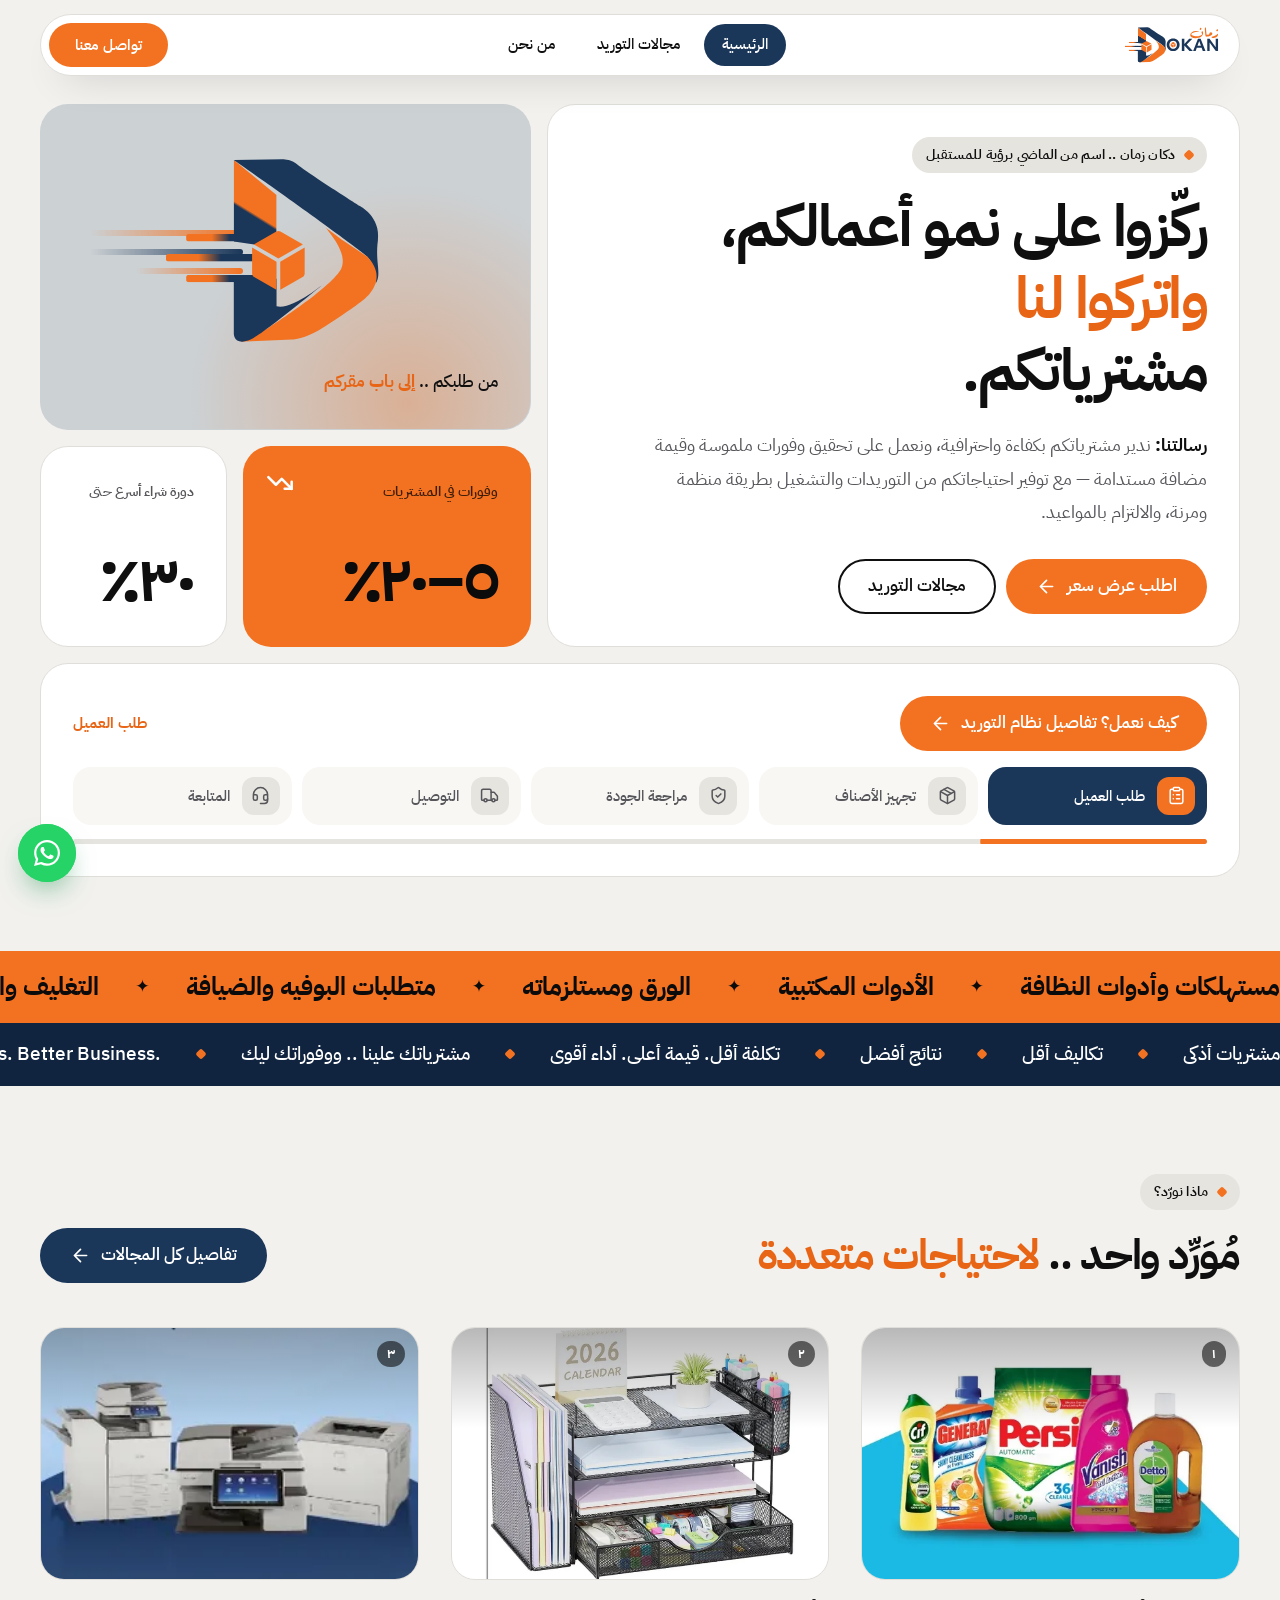
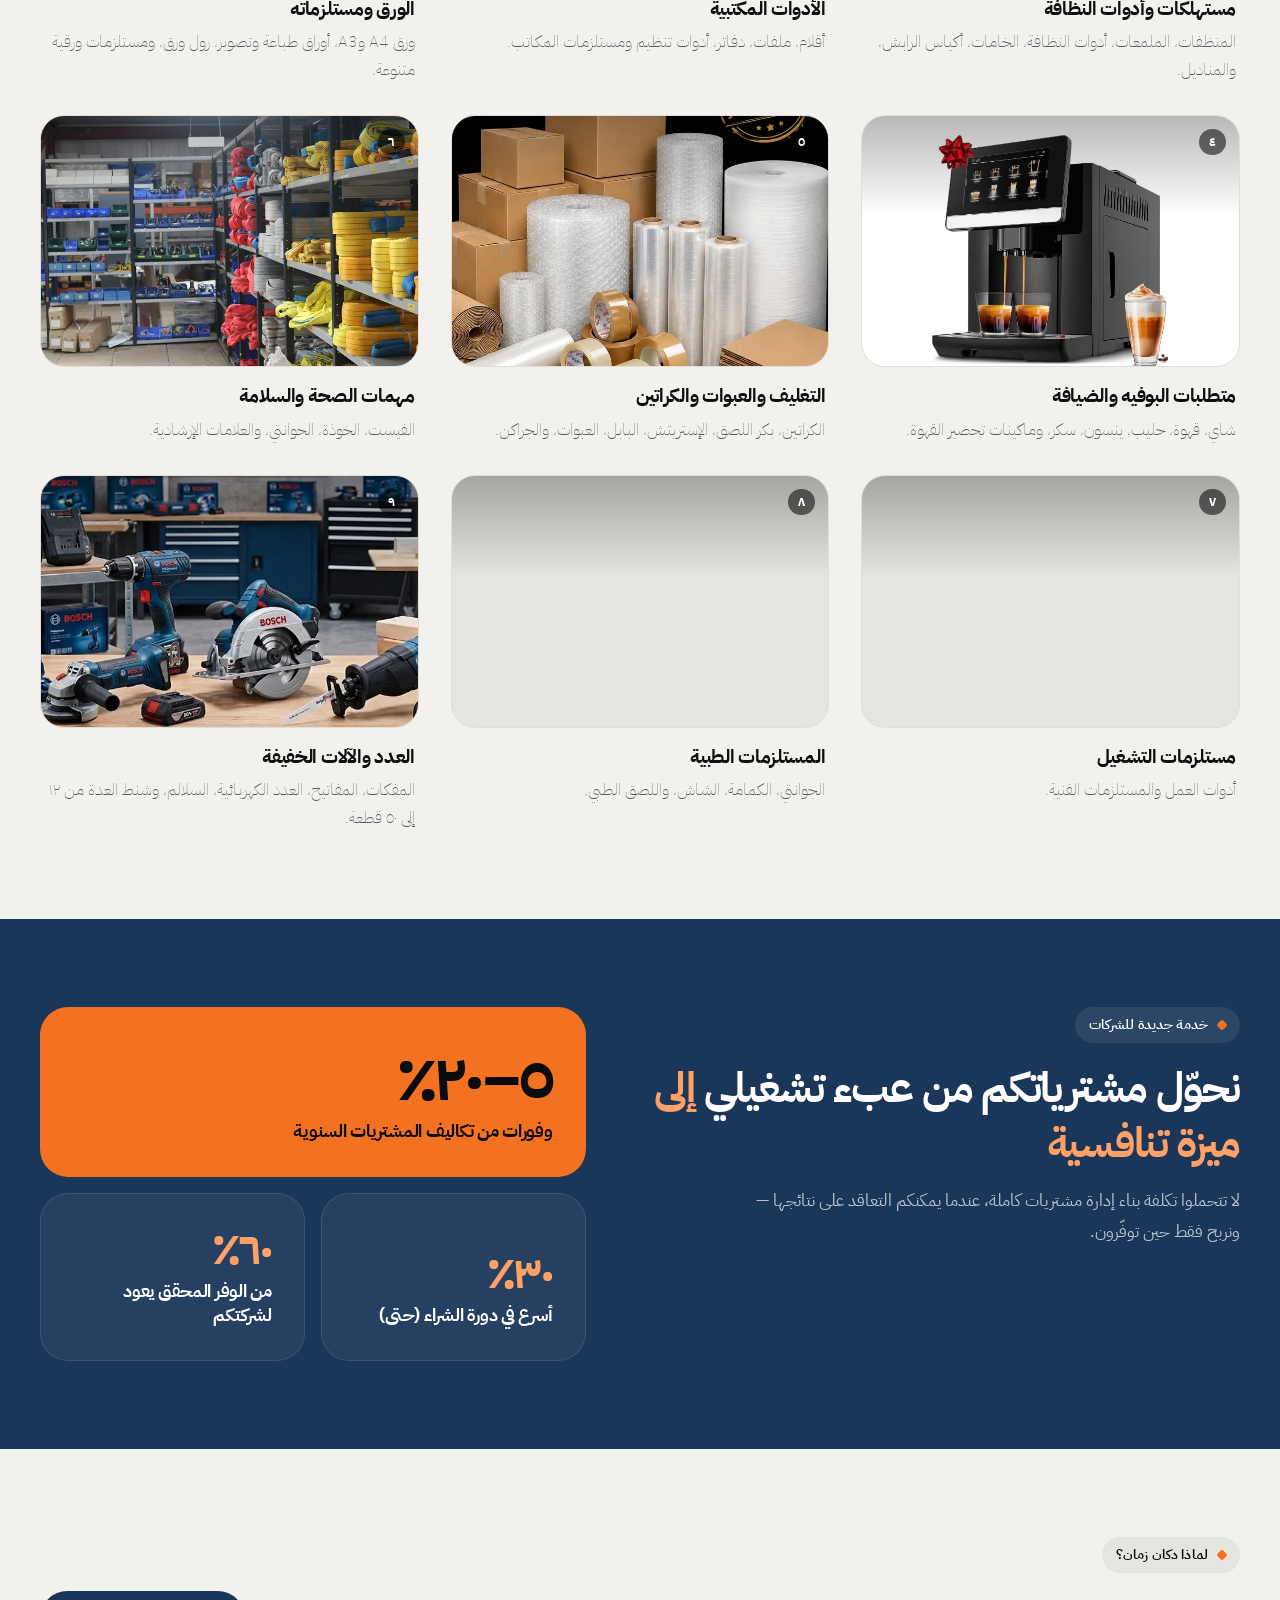
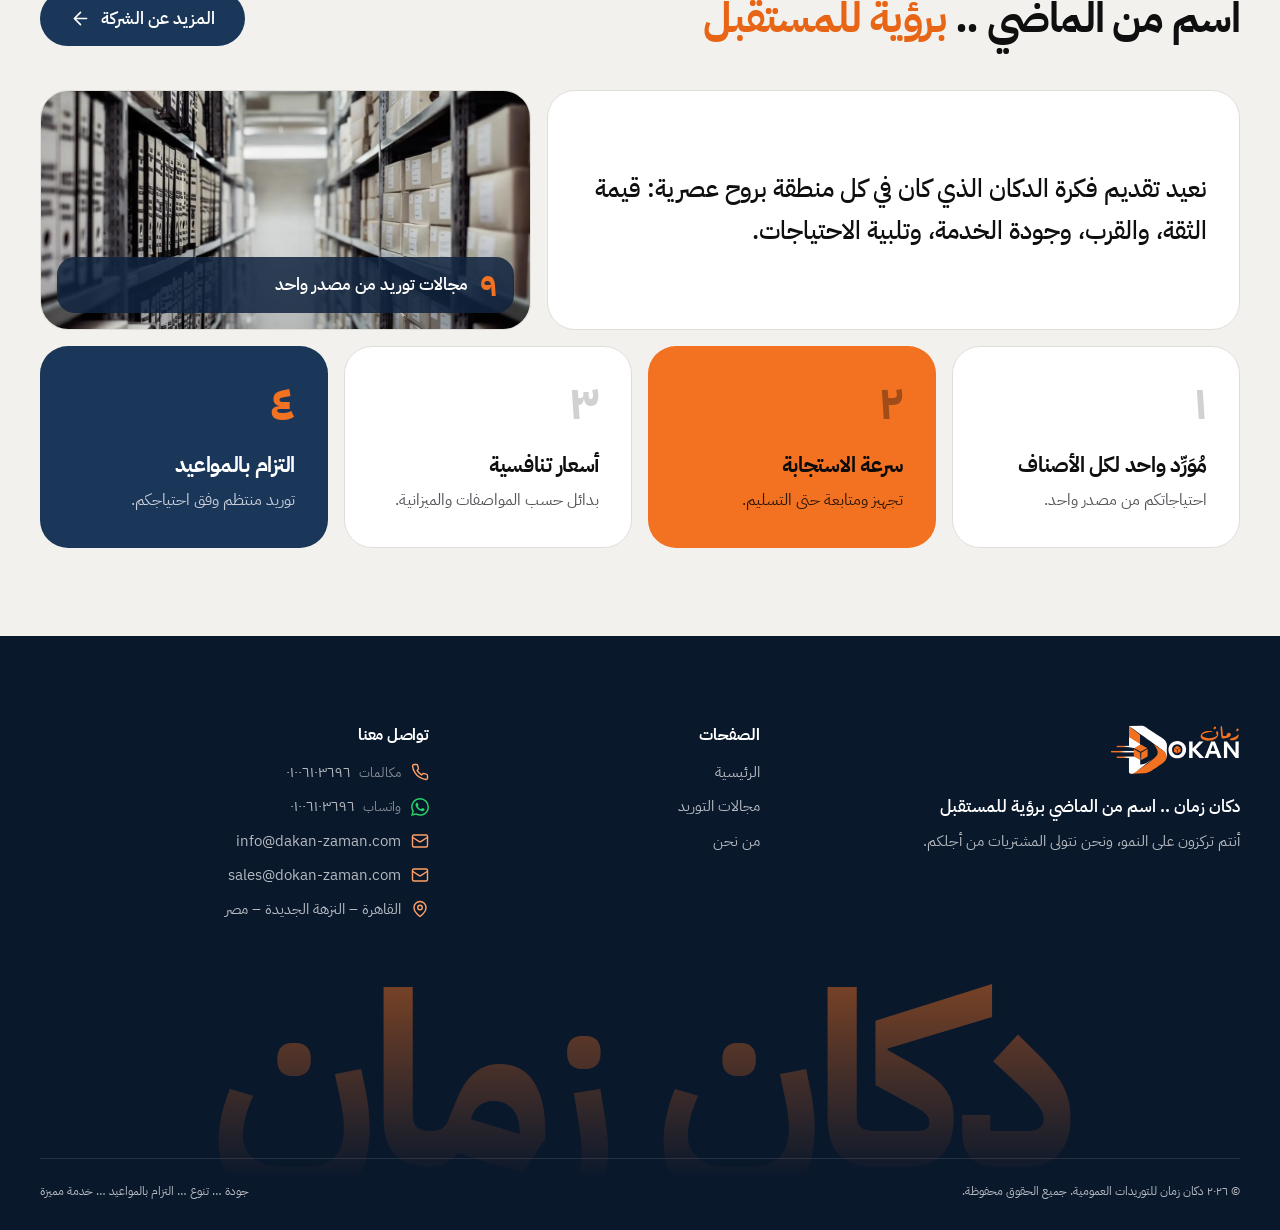
==== commit c877756b: "Update site: contact page, merged about page, cleanup - New contact page (details + quote form); quo" ====
--- a/index.html
+++ b/index.html
@@ -1,37 +1,74 @@
 <!doctype html>
 <html lang="ar" dir="rtl">
+
 <head>
   <meta charset="utf-8">
   <meta name="viewport" content="width=device-width, initial-scale=1">
   <title>دكان زمان | للتوريدات العمومية</title>
-  <meta name="description" content="دكان زمان للتوريدات العمومية .. شريككم في التشغيل اليومي. توفير احتياجات عملائنا من التوريدات والتشغيل بطريقة منظمة ومرنة، مع التركيز على جودة الخدمة والالتزام بالمواعيد.">
+  <meta name="description"
+    content="دكان زمان .. اسم من الماضي برؤية للمستقبل. ركّزوا على نمو أعمالكم، واتركوا لنا إدارة مشترياتكم بكفاءة واحترافية.">
   <meta name="color-scheme" content="light">
   <meta name="theme-color" content="#F2F1EE">
   <link rel="icon" type="image/svg+xml" href="assets/logo-mark.svg">
   <link rel="preconnect" href="https://fonts.googleapis.com">
   <link rel="preconnect" href="https://fonts.gstatic.com" crossorigin>
-  <link href="https://fonts.googleapis.com/css2?family=Alexandria:wght@300..800&display=swap" rel="stylesheet">
-  <link rel="stylesheet" href="css/style.css?v=9cafc431">
+  <link href="https://fonts.googleapis.com/css2?family=IBM+Plex+Sans+Arabic:wght@300;400;500;600;700&display=swap"
+    rel="stylesheet">
+  <link rel="stylesheet" href="css/style.css?v=a54ae04b">
 </head>
+
 <body id="top">
 
   <svg class="sprite" aria-hidden="true" xmlns="http://www.w3.org/2000/svg">
     <defs>
-      <symbol id="i-package" viewBox="0 0 24 24"><path d="m7.5 4.27 9 5.15"/><path d="M21 8a2 2 0 0 0-1-1.73l-7-4a2 2 0 0 0-2 0l-7 4A2 2 0 0 0 3 8v8a2 2 0 0 0 1 1.73l7 4a2 2 0 0 0 2 0l7-4A2 2 0 0 0 21 16Z"/><path d="m3.3 7 8.7 5 8.7-5M12 22V12"/></symbol>
-      <symbol id="i-shield" viewBox="0 0 24 24"><path d="M20 13c0 5-3.5 7.5-7.66 8.95a1 1 0 0 1-.67-.01C7.5 20.5 4 18 4 13V6a1 1 0 0 1 1-1c2 0 4.5-1.2 6.24-2.72a1.17 1.17 0 0 1 1.52 0C14.51 3.81 17 5 19 5a1 1 0 0 1 1 1z"/><path d="m9 12 2 2 4-4"/></symbol>
-      <symbol id="i-truck" viewBox="0 0 24 24"><path d="M14 18V6a2 2 0 0 0-2-2H4a2 2 0 0 0-2 2v11a1 1 0 0 0 1 1h2M15 18H9"/><path d="M19 18h2a1 1 0 0 0 1-1v-3.65a1 1 0 0 0-.22-.62l-3.48-4.35A1 1 0 0 0 17.52 8H14"/><circle cx="17" cy="18" r="2"/><circle cx="7" cy="18" r="2"/></symbol>
-      <symbol id="i-headset" viewBox="0 0 24 24"><path d="M3 11h3a2 2 0 0 1 2 2v3a2 2 0 0 1-2 2H5a2 2 0 0 1-2-2v-5Zm0 0a9 9 0 1 1 18 0m0 0v5a2 2 0 0 1-2 2h-1a2 2 0 0 1-2-2v-3a2 2 0 0 1 2-2h3Z"/><path d="M21 16v2a4 4 0 0 1-4 4h-5"/></symbol>
-      <symbol id="i-clipboard" viewBox="0 0 24 24"><rect width="8" height="4" x="8" y="2" rx="1"/><path d="M16 4h2a2 2 0 0 1 2 2v14a2 2 0 0 1-2 2H6a2 2 0 0 1-2-2V6a2 2 0 0 1 2-2h2M12 11h4M12 16h4M8 11h.01M8 16h.01"/></symbol>
+      <symbol id="i-package" viewBox="0 0 24 24">
+        <path d="m7.5 4.27 9 5.15" />
+        <path
+          d="M21 8a2 2 0 0 0-1-1.73l-7-4a2 2 0 0 0-2 0l-7 4A2 2 0 0 0 3 8v8a2 2 0 0 0 1 1.73l7 4a2 2 0 0 0 2 0l7-4A2 2 0 0 0 21 16Z" />
+        <path d="m3.3 7 8.7 5 8.7-5M12 22V12" />
+      </symbol>
+      <symbol id="i-shield" viewBox="0 0 24 24">
+        <path
+          d="M20 13c0 5-3.5 7.5-7.66 8.95a1 1 0 0 1-.67-.01C7.5 20.5 4 18 4 13V6a1 1 0 0 1 1-1c2 0 4.5-1.2 6.24-2.72a1.17 1.17 0 0 1 1.52 0C14.51 3.81 17 5 19 5a1 1 0 0 1 1 1z" />
+        <path d="m9 12 2 2 4-4" />
+      </symbol>
+      <symbol id="i-truck" viewBox="0 0 24 24">
+        <path d="M14 18V6a2 2 0 0 0-2-2H4a2 2 0 0 0-2 2v11a1 1 0 0 0 1 1h2M15 18H9" />
+        <path d="M19 18h2a1 1 0 0 0 1-1v-3.65a1 1 0 0 0-.22-.62l-3.48-4.35A1 1 0 0 0 17.52 8H14" />
+        <circle cx="17" cy="18" r="2" />
+        <circle cx="7" cy="18" r="2" />
+      </symbol>
+      <symbol id="i-headset" viewBox="0 0 24 24">
+        <path
+          d="M3 11h3a2 2 0 0 1 2 2v3a2 2 0 0 1-2 2H5a2 2 0 0 1-2-2v-5Zm0 0a9 9 0 1 1 18 0m0 0v5a2 2 0 0 1-2 2h-1a2 2 0 0 1-2-2v-3a2 2 0 0 1 2-2h3Z" />
+        <path d="M21 16v2a4 4 0 0 1-4 4h-5" />
+      </symbol>
+      <symbol id="i-clipboard" viewBox="0 0 24 24">
+        <rect width="8" height="4" x="8" y="2" rx="1" />
+        <path
+          d="M16 4h2a2 2 0 0 1 2 2v14a2 2 0 0 1-2 2H6a2 2 0 0 1-2-2V6a2 2 0 0 1 2-2h2M12 11h4M12 16h4M8 11h.01M8 16h.01" />
+      </symbol>
+      <symbol id="i-arrow" viewBox="0 0 24 24">
+        <path d="M19 12H5M12 19l-7-7 7-7" />
+      </symbol>
+      <symbol id="i-down" viewBox="0 0 24 24">
+        <path d="M22 17 13.5 8.5l-5 5L2 7" />
+        <path d="M16 17h6v-6" />
+      </symbol>
+      <symbol id="i-menu" viewBox="0 0 24 24">
+        <path d="M4 6h16M4 12h16M4 18h16" />
+      </symbol>
+      <symbol id="i-x" viewBox="0 0 24 24">
+        <path d="M18 6 6 18M6 6l12 12" />
+      </symbol>
+      <symbol id="i-up" viewBox="0 0 24 24">
+        <path d="m18 15-6-6-6 6" />
+      </symbol>
+      <symbol id="i-mail" viewBox="0 0 24 24"><rect width="20" height="16" x="2" y="4" rx="2"/><path d="m22 7-8.97 5.7a1.94 1.94 0 0 1-2.06 0L2 7"/></symbol>
       <symbol id="i-phone" viewBox="0 0 24 24"><path d="M22 16.92v3a2 2 0 0 1-2.18 2 19.79 19.79 0 0 1-8.63-3.07 19.5 19.5 0 0 1-6-6 19.79 19.79 0 0 1-3.07-8.67A2 2 0 0 1 4.11 2h3a2 2 0 0 1 2 1.72 12.84 12.84 0 0 0 .7 2.81 2 2 0 0 1-.45 2.11L8.09 9.91a16 16 0 0 0 6 6l1.27-1.27a2 2 0 0 1 2.11-.45 12.84 12.84 0 0 0 2.81.7A2 2 0 0 1 22 16.92z"/></symbol>
-      <symbol id="i-mail" viewBox="0 0 24 24"><rect width="20" height="16" x="2" y="4" rx="2"/><path d="m22 7-8.97 5.7a1.94 1.94 0 0 1-2.06 0L2 7"/></symbol>
       <symbol id="i-pin" viewBox="0 0 24 24"><path d="M20 10c0 6-8 12-8 12s-8-6-8-12a8 8 0 0 1 16 0Z"/><circle cx="12" cy="10" r="3"/></symbol>
-      <symbol id="i-globe" viewBox="0 0 24 24"><circle cx="12" cy="12" r="10"/><path d="M12 2a14.5 14.5 0 0 0 0 20 14.5 14.5 0 0 0 0-20M2 12h20"/></symbol>
-      <symbol id="i-arrow" viewBox="0 0 24 24"><path d="M19 12H5M12 19l-7-7 7-7"/></symbol>
-      <symbol id="i-down" viewBox="0 0 24 24"><path d="M22 17 13.5 8.5l-5 5L2 7"/><path d="M16 17h6v-6"/></symbol>
-      <symbol id="i-menu" viewBox="0 0 24 24"><path d="M4 6h16M4 12h16M4 18h16"/></symbol>
-      <symbol id="i-x" viewBox="0 0 24 24"><path d="M18 6 6 18M6 6l12 12"/></symbol>
-      <symbol id="i-up" viewBox="0 0 24 24"><path d="m18 15-6-6-6 6"/></symbol>
-    </defs>
+      <symbol id="i-whatsapp" viewBox="0 0 24 24"><path fill="currentColor" d="M17.472 14.382c-.297-.149-1.758-.867-2.03-.967-.273-.099-.471-.148-.67.15-.197.297-.767.966-.94 1.164-.173.199-.347.223-.644.075-.297-.15-1.255-.463-2.39-1.475-.883-.788-1.48-1.761-1.653-2.059-.173-.297-.018-.458.13-.606.134-.133.298-.347.446-.52.149-.174.198-.298.298-.497.099-.198.05-.371-.025-.52-.075-.149-.669-1.612-.916-2.207-.242-.579-.487-.5-.669-.51-.173-.008-.371-.01-.57-.01-.198 0-.52.074-.792.372-.272.297-1.04 1.016-1.04 2.479 0 1.462 1.065 2.875 1.213 3.074.149.198 2.096 3.2 5.077 4.487.709.306 1.262.489 1.694.625.712.227 1.36.195 1.871.118.571-.085 1.758-.719 2.006-1.413.248-.694.248-1.289.173-1.413-.074-.124-.272-.198-.57-.347m-5.421 7.403h-.004a9.87 9.87 0 0 1-5.031-1.378l-.361-.214-3.741.982.998-3.648-.235-.374a9.86 9.86 0 0 1-1.51-5.26c.001-5.45 4.436-9.884 9.888-9.884 2.64 0 5.122 1.03 6.988 2.898a9.825 9.825 0 0 1 2.893 6.994c-.003 5.45-4.437 9.884-9.885 9.884m8.413-18.297A11.815 11.815 0 0 0 12.05 0C5.495 0 .16 5.335.157 11.892c0 2.096.547 4.142 1.588 5.945L.057 24l6.305-1.654a11.882 11.882 0 0 0 5.683 1.448h.005c6.554 0 11.89-5.335 11.893-11.893a11.821 11.821 0 0 0-3.48-8.413Z" /></symbol>
+</defs>
   </svg>
 
   <!-- ============ ISLAND NAV ============ -->
@@ -41,31 +78,34 @@
     </a>
     <nav class="island__links" aria-label="القائمة الرئيسية">
       <a href="index.html" class="is-active" aria-current="page">الرئيسية</a>
-      <a href="categories.html">المجالات</a>
-      <a href="services.html">كيف نعمل</a>
-      <a href="procurement.html">إدارة المشتريات</a>
+      <a href="categories.html">مجالات التوريد</a>
       <a href="about.html">من نحن</a>
     </nav>
     <div class="island__actions">
-      <a href="#contact" class="pill pill--orange island__cta">عرض سعر</a>
-      <button class="icon-btn menu-btn" type="button" aria-label="فتح القائمة" aria-expanded="false" aria-controls="sheet">
-        <svg class="ico"><use href="#i-menu"/></svg>
+      <a href="contact.html" class="pill pill--orange island__cta">تواصل معنا</a>
+      <button class="icon-btn menu-btn" type="button" aria-label="فتح القائمة" aria-expanded="false"
+        aria-controls="sheet">
+        <svg class="ico">
+          <use href="#i-menu" />
+        </svg>
       </button>
     </div>
   </header>
 
   <!-- full-screen mobile menu -->
   <div class="sheet" id="sheet" hidden>
-    <button class="icon-btn sheet__close" type="button" aria-label="إغلاق القائمة"><svg class="ico"><use href="#i-x"/></svg></button>
+    <button class="icon-btn sheet__close" type="button" aria-label="إغلاق القائمة"><svg class="ico">
+        <use href="#i-x" />
+      </svg></button>
     <nav class="sheet__links" aria-label="القائمة">
-      <a href="index.html"><span>01</span>الرئيسية</a>
-      <a href="categories.html"><span>02</span>المجالات</a>
-      <a href="services.html"><span>03</span>كيف نعمل</a>
-      <a href="procurement.html"><span>04</span>إدارة المشتريات</a>
-      <a href="about.html"><span>05</span>من نحن</a>
-      <a href="#contact"><span>06</span>تواصل معنا</a>
+      <a href="index.html"><span>١</span>الرئيسية</a>
+      <a href="categories.html"><span>٢</span>مجالات التوريد</a>
+      <a href="about.html"><span>٣</span>من نحن</a>
+      <a href="contact.html"><span>٤</span>تواصل معنا</a>
     </nav>
-    <a href="#contact" class="pill pill--orange pill--lg sheet__cta">اطلب عرض سعر <svg class="ico"><use href="#i-arrow"/></svg></a>
+    <a href="contact.html" class="pill pill--orange pill--lg sheet__cta">اطلب عرض سعر <svg class="ico">
+        <use href="#i-arrow" />
+      </svg></a>
   </div>
 
   <main>
@@ -73,12 +113,15 @@
     <section class="hero" data-anim>
       <div class="wrap bento bento--hero">
         <article class="tile tile--intro" data-reveal>
-          <span class="tag"><i></i> دكان زمان للتوريدات العمومية</span>
-          <h1>دكان زمان ..<br><span class="hl">شريككم في</span><br>التشغيل اليومي.</h1>
-          <p><b>رسالتنا:</b> توفير احتياجات عملائنا من التوريدات والتشغيل بطريقة منظمة ومرنة، مع التركيز على جودة الخدمة والالتزام بالمواعيد.</p>
-          <ul class="hero-values" aria-label="قيمنا"><li data-reveal style="--d:0.25s">الالتزام</li><li data-reveal style="--d:0.31s">الشفافية</li><li data-reveal style="--d:0.37s">سرعة الاستجابة</li><li data-reveal style="--d:0.43s">جودة الخدمة</li><li data-reveal style="--d:0.49s">مرونة التوريد</li><li data-reveal style="--d:0.55s">بناء علاقات طويلة المدى</li></ul>
+          <span class="tag"><i></i> دكان زمان .. اسم من الماضي برؤية للمستقبل</span>
+          <h1>ركّزوا على نمو أعمالكم،<br><span class="hl">واتركوا لنا</span><br>مشترياتكم.</h1>
+          <p><b>رسالتنا:</b> ندير مشترياتكم بكفاءة واحترافية، ونعمل على تحقيق وفورات ملموسة وقيمة مضافة مستدامة — مع
+            توفير احتياجاتكم من التوريدات والتشغيل بطريقة منظمة ومرنة، والالتزام بالمواعيد.</p>
+
           <div class="row-btns">
-            <a href="#contact" class="pill pill--orange pill--lg">اطلب عرض سعر <svg class="ico"><use href="#i-arrow"/></svg></a>
+            <a href="contact.html" class="pill pill--orange pill--lg">اطلب عرض سعر <svg class="ico">
+                <use href="#i-arrow" />
+              </svg></a>
             <a href="#categories" class="pill pill--line pill--lg">مجالات التوريد</a>
           </div>
         </article>
@@ -86,59 +129,101 @@
         <article class="tile tile--blue tile--brand" data-reveal style="--d:.08s">
           <div class="brand-art" aria-hidden="true">
             <span class="brand-art__lines"><i></i><i></i><i></i></span>
-            <img src="assets/logo-mark-dark.svg" alt="">
+            <img src="assets/logo-mark.svg" alt="">
           </div>
           <p class="tile__foot">من طلبكم .. <b>إلى باب مقركم</b></p>
         </article>
 
         <article class="tile tile--orange tile--stat" data-reveal style="--d:.14s">
           <span class="tile__label">وفورات في المشتريات</span>
-          <strong class="big"><span class="num"><span data-count="5">0</span>–<span data-count="20">0</span>%</span></strong>
-          <svg class="ico tile__corner"><use href="#i-down"/></svg>
+          <strong class="big"><span class="num"><span data-count="5">٠</span>–<span
+                data-count="20">٠</span>٪</span></strong>
+          <svg class="ico tile__corner">
+            <use href="#i-down" />
+          </svg>
         </article>
 
         <article class="tile tile--stat" data-reveal style="--d:.2s">
           <span class="tile__label">دورة شراء أسرع حتى</span>
-          <strong class="big"><span class="num"><span data-count="30">0</span>%</span></strong>
+          <strong class="big"><span class="num"><span data-count="30">٠</span>٪</span></strong>
         </article>
 
         <article class="tile tile--track" data-reveal style="--d:.26s" aria-label="مثال على تتبع طلب">
           <div class="track__head">
-            <span class="live"><i></i> تتبع الطلب #2481</span>
+            <a href="about.html#process" class="pill pill--orange pill--lg">كيف نعمل؟ تفاصيل نظام التوريد <svg
+                class="ico">
+                <use href="#i-arrow" />
+              </svg></a>
             <span class="track__status" id="track-status">طلب العميل</span>
           </div>
           <ol class="track" id="track">
-            <li><span><svg class="ico"><use href="#i-clipboard"/></svg></span>طلب العميل</li>
-            <li><span><svg class="ico"><use href="#i-package"/></svg></span>تجهيز الأصناف</li>
-            <li><span><svg class="ico"><use href="#i-shield"/></svg></span>مراجعة الجودة</li>
-            <li><span><svg class="ico"><use href="#i-truck"/></svg></span>التوصيل</li>
-            <li><span><svg class="ico"><use href="#i-headset"/></svg></span>المتابعة</li>
+            <li><span><svg class="ico">
+                  <use href="#i-clipboard" />
+                </svg></span>طلب العميل</li>
+            <li><span><svg class="ico">
+                  <use href="#i-package" />
+                </svg></span>تجهيز الأصناف</li>
+            <li><span><svg class="ico">
+                  <use href="#i-shield" />
+                </svg></span>مراجعة الجودة</li>
+            <li><span><svg class="ico">
+                  <use href="#i-truck" />
+                </svg></span>التوصيل</li>
+            <li><span><svg class="ico">
+                  <use href="#i-headset" />
+                </svg></span>المتابعة</li>
           </ol>
           <div class="track__bar"><span id="track-bar"></span></div>
-          <a href="services.html" class="link-more track__more">كيف نعمل؟ تفاصيل نظام التوريد <svg class="ico"><use href="#i-arrow"/></svg></a>
+
         </article>
       </div>
     </section>
 
     <!-- ============ DOUBLE TICKER ============ -->
-    <div class="ticker" data-anim aria-label="مجالات التوريد وقيمنا">
+    <div class="ticker" data-anim aria-label="مجالات التوريد ورسائلنا">
       <div class="ticker__row ticker__row--orange">
         <div class="ticker__track">
           <ul>
-            <li>مستهلكات النظافة</li><li>الأدوات المكتبية</li><li>مستلزمات التشغيل</li><li>العبوات والتغليف</li><li>الورق ومستلزماته</li><li>البوفيه والضيافة</li><li>الصحة والسلامة</li><li>العدد والآلات الخفيفة</li><li>المستلزمات الطبية</li>
+            <li>مستهلكات وأدوات النظافة</li>
+            <li>الأدوات المكتبية</li>
+            <li>الورق ومستلزماته</li>
+            <li>متطلبات البوفيه والضيافة</li>
+            <li>التغليف والعبوات والكراتين</li>
+            <li>مهمات الصحة والسلامة</li>
+            <li>مستلزمات التشغيل</li>
+            <li>المستلزمات الطبية</li>
+            <li>العدد والآلات الخفيفة</li>
           </ul>
           <ul aria-hidden="true">
-            <li>مستهلكات النظافة</li><li>الأدوات المكتبية</li><li>مستلزمات التشغيل</li><li>العبوات والتغليف</li><li>الورق ومستلزماته</li><li>البوفيه والضيافة</li><li>الصحة والسلامة</li><li>العدد والآلات الخفيفة</li><li>المستلزمات الطبية</li>
+            <li>مستهلكات وأدوات النظافة</li>
+            <li>الأدوات المكتبية</li>
+            <li>الورق ومستلزماته</li>
+            <li>متطلبات البوفيه والضيافة</li>
+            <li>التغليف والعبوات والكراتين</li>
+            <li>مهمات الصحة والسلامة</li>
+            <li>مستلزمات التشغيل</li>
+            <li>المستلزمات الطبية</li>
+            <li>العدد والآلات الخفيفة</li>
           </ul>
         </div>
       </div>
       <div class="ticker__row ticker__row--dark">
         <div class="ticker__track ticker__track--rev">
           <ul>
-            <li>الالتزام</li><li>الشفافية</li><li>سرعة الاستجابة</li><li>جودة الخدمة</li><li>مرونة التوريد</li><li>بناء علاقات طويلة المدى</li>
+            <li>مشتريات أذكى</li>
+            <li>تكاليف أقل</li>
+            <li>نتائج أفضل</li>
+            <li>تكلفة أقل. قيمة أعلى. أداء أقوى</li>
+            <li>مشترياتك علينا .. ووفوراتك ليك</li>
+            <li><span lang="en" dir="ltr">Smart Procurement. Real Savings. Better Business.</span></li>
           </ul>
           <ul aria-hidden="true">
-            <li>الالتزام</li><li>الشفافية</li><li>سرعة الاستجابة</li><li>جودة الخدمة</li><li>مرونة التوريد</li><li>بناء علاقات طويلة المدى</li>
+            <li>مشتريات أذكى</li>
+            <li>تكاليف أقل</li>
+            <li>نتائج أفضل</li>
+            <li>تكلفة أقل. قيمة أعلى. أداء أقوى</li>
+            <li>مشترياتك علينا .. ووفوراتك ليك</li>
+            <li><span lang="en" dir="ltr">Smart Procurement. Real Savings. Better Business.</span></li>
           </ul>
         </div>
       </div>
@@ -150,92 +235,103 @@
         <header class="sec__head sec__head--split" data-reveal>
           <div>
             <span class="tag"><i></i> ماذا نورّد؟</span>
-            <h2>تسعة مجالات. <span class="hl">مورد واحد.</span></h2>
+            <h2>مُوَرِّد واحد .. <span class="hl">لاحتياجات متعددة</span></h2>
           </div>
-          <a href="categories.html" class="link-more">تفاصيل كل المجالات <svg class="ico"><use href="#i-arrow"/></svg></a>
+          <a href="categories.html" class="pill pill--dark pill--lg">تفاصيل كل المجالات <svg class="ico">
+              <use href="#i-arrow" />
+            </svg></a>
         </header>
         <div class="supply-grid supply-grid--compact">
           <article class="supply-card" data-reveal style="--d:0.00s">
-            <div class="supply-card__media"><img src="assets/img/cat-cleaning.webp?v=4288f655" alt="صابون استحمام نابلسي مغلّف" width="720" height="480" loading="lazy" decoding="async"></div>
-            <span class="supply-card__num">01</span>
+            <div class="supply-card__media"><img src="assets/img/cat-cleaning.webp?v=6a907e0f" alt="منظفات وأدوات نظافة"
+                width="720" height="480" loading="lazy" decoding="async"></div>
+            <span class="supply-card__num">١</span>
             <h3>مستهلكات وأدوات النظافة</h3>
-            <p>منظفات، أدوات تنظيف، أكياس قمامة، قفازات، مستلزمات الحمامات والمطابخ.</p>
+            <p style="font-weight: 20;">المنظفات، الملمعات، أدوات النظافة، الخامات، أكياس الرابش، والمناديل.</p>
           </article>
           <article class="supply-card" data-reveal style="--d:0.06s">
-            <div class="supply-card__media"><img src="assets/img/cat-office.webp?v=cfb5c9a6" alt="كشاكيل ملوّنة" width="720" height="480" loading="lazy" decoding="async"></div>
-            <span class="supply-card__num">02</span>
+            <div class="supply-card__media"><img src="assets/img/cat-office.webp?v=261ef080"
+                alt="منظم مكتب بالأوراق والأدوات المكتبية" width="720" height="480" loading="lazy" decoding="async">
+            </div>
+            <span class="supply-card__num">٢</span>
             <h3>الأدوات المكتبية</h3>
-            <p>أقلام، دفاتر، ملفات، أوراق، أدوات تنظيم ومستلزمات المكاتب.</p>
+            <p style="font-weight: 20;">أقلام، ملفات، دفاتر، أدوات تنظيم ومستلزمات المكاتب.</p>
           </article>
           <article class="supply-card" data-reveal style="--d:0.12s">
-            <div class="supply-card__media"><img src="assets/img/cat-operations.webp?v=0b1de168" alt="طقم عدد صيانة متكامل" width="720" height="480" loading="lazy" decoding="async"></div>
-            <span class="supply-card__num">03</span>
+            <div class="supply-card__media"><img src="assets/img/cat-paper.webp?v=cdff673b" alt="ماكينات طباعة وتصوير"
+                width="720" height="480" loading="lazy" decoding="async"></div>
+            <span class="supply-card__num">٣</span>
+            <h3>الورق ومستلزماته</h3>
+            <p style="font-weight: 20;">ورق A4 وA3، أوراق طباعة وتصوير، رول ورق، ومستلزمات ورقية متنوعة.</p>
+          </article>
+          <article class="supply-card" data-reveal style="--d:0.00s">
+            <div class="supply-card__media"><img src="assets/img/cat-buffet.webp?v=7d2f7768" alt="ماكينة تحضير قهوة"
+                width="720" height="480" loading="lazy" decoding="async"></div>
+            <span class="supply-card__num">٤</span>
+            <h3>متطلبات البوفيه والضيافة</h3>
+            <p style="font-weight: 20;">شاي، قهوة، حليب، ينسون، سكر، وماكينات تحضير القهوة.</p>
+          </article>
+          <article class="supply-card" data-reveal style="--d:0.06s">
+            <div class="supply-card__media"><img src="assets/img/cat-packaging.webp?v=cc623815"
+                alt="كراتين وبكر لصق ورولات تغليف" width="720" height="480" loading="lazy" decoding="async"></div>
+            <span class="supply-card__num">٥</span>
+            <h3>التغليف والعبوات والكراتين</h3>
+            <p style="font-weight: 20;">الكراتين، بكر اللصق، الإستريتش، البابل، العبوات، والجراكن.</p>
+          </article>
+          <article class="supply-card" data-reveal style="--d:0.12s">
+            <div class="supply-card__media"><img src="assets/img/cat-safety.webp?v=0193e616"
+                alt="رفوف مهمات الصحة والسلامة" width="720" height="480" loading="lazy" decoding="async"></div>
+            <span class="supply-card__num">٦</span>
+            <h3>مهمات الصحة والسلامة</h3>
+            <p style="font-weight: 20;">الفيست، الخوذة، الجوانتي، والعلامات الإرشادية.</p>
+          </article>
+          <article class="supply-card" data-reveal style="--d:0.00s">
+            <div class="supply-card__media"><img src="assets/img/cat-operations.webp?v=0b1de168"
+                alt="طقم عدد صيانة متكامل" width="720" height="480" loading="lazy" decoding="async"></div>
+            <span class="supply-card__num">٧</span>
             <h3>مستلزمات التشغيل</h3>
-            <p>مستلزمات صيانة وتشغيل، أدوات عمل، مهمات سلامة ومستلزمات فنية.</p>
-          </article>
-          <article class="supply-card" data-reveal style="--d:0.00s">
-            <div class="supply-card__media"><img src="assets/img/cat-packaging.webp?v=7d3a47bd" alt="تغليف طلب في كرتونة شحن" width="720" height="480" loading="lazy" decoding="async"></div>
-            <span class="supply-card__num">04</span>
-            <h3>العبوات والتغليف</h3>
-            <p>عبوات ورقية وبلاستيكية، أكياس، كراتين، حلول تغليف حسب الطلب.</p>
+            <p style="font-weight: 20;">أدوات العمل والمستلزمات الفنية.</p>
           </article>
           <article class="supply-card" data-reveal style="--d:0.06s">
-            <div class="supply-card__media"><img src="assets/img/cat-paper.webp?v=cf943d54" alt="رفوف مناديل وورق تواليت" width="720" height="480" loading="lazy" decoding="async"></div>
-            <span class="supply-card__num">05</span>
-            <h3>الورق ومستلزماته</h3>
-            <p>أوراق طباعة وتصوير، رول ورق، مناديل ومستلزمات ورقية متنوعة.</p>
+            <div class="supply-card__media"><img src="assets/img/cat-medical.webp?v=d2cd5183"
+                alt="مستلزمات طبية: جوانتي وكمامات وسماعة" width="720" height="480" loading="lazy" decoding="async">
+            </div>
+            <span class="supply-card__num">٨</span>
+            <h3>المستلزمات الطبية</h3>
+            <p style="font-weight: 20;">الجوانتي، الكمامة، الشاش، واللصق الطبي.</p>
           </article>
           <article class="supply-card" data-reveal style="--d:0.12s">
-            <div class="supply-card__media"><img src="assets/img/cat-buffet.webp?v=b0f60a4f" alt="دلّة قهوة عربية وفناجين على صينية" width="720" height="480" loading="lazy" decoding="async"></div>
-            <span class="supply-card__num">06</span>
-            <h3>مستلزمات البوفيه والضيافة</h3>
-            <p>أكواب وأطباق، أدوات تقديم، مناديل، مواد ومستلزمات الضيافة.</p>
-          </article>
-          <article class="supply-card" data-reveal style="--d:0.00s">
-            <div class="supply-card__media"><img src="assets/img/cat-safety.webp?v=d43dae64" alt="خوذ وسترات ومهمات سلامة" width="720" height="480" loading="lazy" decoding="async"></div>
-            <span class="supply-card__num">07</span>
-            <h3>مهمات الصحة والسلامة</h3>
-            <p>مهمات الوقاية والسلامة المهنية لبيئات العمل المختلفة.</p>
-          </article>
-          <article class="supply-card" data-reveal style="--d:0.06s">
-            <div class="supply-card__media"><img src="assets/img/cat-tools.webp?v=c79478ac" alt="شنيور كهربائي" width="720" height="480" loading="lazy" decoding="async"></div>
-            <span class="supply-card__num">08</span>
+            <div class="supply-card__media"><img src="assets/img/cat-tools.webp?v=09a6ce7b" alt="عدد وآلات خفيفة"
+                width="720" height="480" loading="lazy" decoding="async"></div>
+            <span class="supply-card__num">٩</span>
             <h3>العدد والآلات الخفيفة</h3>
-            <p>عدد يدوية وآلات خفيفة لأعمال الصيانة والتشغيل اليومية.</p>
-          </article>
-          <article class="supply-card" data-reveal style="--d:0.12s">
-            <div class="supply-card__media"><img src="assets/img/cat-medical.webp?v=10b923cf" alt="حقيبة إسعافات أولية" width="720" height="480" loading="lazy" decoding="async"></div>
-            <span class="supply-card__num">09</span>
-            <h3>المستلزمات الطبية</h3>
-            <p>مستلزمات طبية أساسية لاحتياجات المنشآت والمواقع.</p>
+            <p style="font-weight: 20;">المفكات، المفاتيح، العدد الكهربائية، السلالم، وشنط العدة من ١٢ إلى ٥٠ قطعة.</p>
           </article>
         </div>
       </div>
     </section>
 
-    <!-- ============ 2) FLAGSHIP SERVICE — three numbers, details + calculator on procurement.html ============ -->
+    <!-- ============ 2) FLAGSHIP SERVICE — three numbers, details on about.html#procurement ============ -->
     <section class="sec band" style="background: var(--blue);" id="procurement">
       <div class="wrap band-lite">
         <header class="sec__head" data-reveal>
           <span class="tag tag--light"><i></i> خدمة جديدة للشركات</span>
-          <h2>ندير مشترياتكم <span class="hl">نيابةً عنكم</span></h2>
-          <p class="sec__lead">فريق متخصص ونظام إلكتروني يديران دورة الشراء كاملة — ونربح فقط حين توفّرون.</p>
-          <div class="row-btns">
-            <a href="procurement.html" class="pill pill--orange pill--lg">تفاصيل الخدمة <svg class="ico"><use href="#i-arrow"/></svg></a>
-            <a href="procurement.html#savings" class="pill pill--ghost pill--lg">احسب وفوراتكم</a>
-          </div>
+          <h2>نحوّل مشترياتكم من عبء تشغيلي <span class="hl">إلى ميزة تنافسية</span></h2>
+          <p class="sec__lead">لا تتحملوا تكلفة بناء إدارة مشتريات كاملة، عندما يمكنكم التعاقد على نتائجها — ونربح فقط
+            حين توفّرون.</p>
         </header>
         <div class="bento bento--value">
           <article class="tile tile--orange vtile vtile--big" data-reveal>
-            <strong class="big"><span class="num"><span data-count="5">0</span>–<span data-count="20">0</span>%</span></strong>
+            <strong class="big"><span class="num"><span data-count="5">٠</span>–<span
+                  data-count="20">٠</span>٪</span></strong>
             <h3>وفورات من تكاليف المشتريات السنوية</h3>
           </article>
           <article class="tile tile--glass vtile" data-reveal style="--d:.06s">
-            <strong class="big big--sm"><span class="num"><span data-count="30">0</span>%</span></strong>
+            <strong class="big big--sm"><span class="num"><span data-count="30">٠</span>٪</span></strong>
             <h3>أسرع في دورة الشراء (حتى)</h3>
           </article>
           <article class="tile tile--glass vtile" data-reveal style="--d:.12s">
-            <strong class="big big--sm"><span class="num"><span data-count="60">0</span>%</span></strong>
+            <strong class="big big--sm"><span class="num"><span data-count="60">٠</span>٪</span></strong>
             <h3>من الوفر المحقق يعود لشركتكم</h3>
           </article>
         </div>
@@ -248,85 +344,90 @@
         <header class="sec__head sec__head--split" data-reveal>
           <div>
             <span class="tag"><i></i> لماذا دكان زمان؟</span>
-            <h2>الالتزام والشفافية <span class="hl">في كل طلب</span></h2>
+            <h2>اسم من الماضي .. <span class="hl">برؤية للمستقبل</span></h2>
           </div>
-          <a href="about.html" class="link-more">المزيد عن الشركة <svg class="ico"><use href="#i-arrow"/></svg></a>
+          <a href="about.html" class="pill pill--dark pill--lg">المزيد عن الشركة <svg class="ico">
+              <use href="#i-arrow" />
+            </svg></a>
         </header>
         <div class="bento bento--about">
           <article class="tile tile--wide" data-reveal>
-            <p class="quote">شركة متخصصة في توفير احتياجات التشغيل والتوريدات اليومية للشركات والمؤسسات والجهات — من مصدر واحد.</p>
+            <p class="quote">نعيد تقديم فكرة الدكان الذي كان في كل منطقة بروح عصرية: قيمة الثقة، والقرب، وجودة الخدمة،
+              وتلبية الاحتياجات.</p>
           </article>
           <figure class="tile tile--photo about-photo about-photo--short" data-reveal style="--d:.04s">
-            <img src="assets/img/warehouse.webp" alt="مستودع منظم بأرفف مليئة بالأصناف" width="1280" height="853" loading="lazy" decoding="async">
-            <figcaption><b>9</b> مجالات توريد من مصدر واحد</figcaption>
+            <img src="assets/img/warehouse.webp" alt="مستودع منظم بأرفف مليئة بالأصناف" width="1280" height="853"
+              loading="lazy" decoding="async">
+            <figcaption><b>٩</b> مجالات توريد من مصدر واحد</figcaption>
           </figure>
-          <article class="tile pillar2" data-reveal><b class="pillar2__n">01</b><h3>مورد واحد لكل الأصناف</h3><p>احتياجاتكم من مصدر واحد.</p></article>
-          <article class="tile pillar2 tile--orange" data-reveal style="--d:.06s"><b class="pillar2__n">02</b><h3>سرعة الاستجابة</h3><p>تجهيز ومتابعة حتى التسليم.</p></article>
-          <article class="tile pillar2" data-reveal style="--d:.12s"><b class="pillar2__n">03</b><h3>أسعار تنافسية</h3><p>بدائل حسب المواصفات والميزانية.</p></article>
-          <article class="tile pillar2 tile--dark" data-reveal style="--d:.18s"><b class="pillar2__n">04</b><h3>التزام بالمواعيد</h3><p>توريد منتظم وفق احتياجكم.</p></article>
+          <article class="tile pillar2" data-reveal><b class="pillar2__n">١</b>
+            <h3>مُوَرِّد واحد لكل الأصناف</h3>
+            <p>احتياجاتكم من مصدر واحد.</p>
+          </article>
+          <article class="tile pillar2 tile--orange" data-reveal style="--d:.06s"><b class="pillar2__n">٢</b>
+            <h3>سرعة الاستجابة</h3>
+            <p>تجهيز ومتابعة حتى التسليم.</p>
+          </article>
+          <article class="tile pillar2" data-reveal style="--d:.12s"><b class="pillar2__n">٣</b>
+            <h3>أسعار تنافسية</h3>
+            <p>بدائل حسب المواصفات والميزانية.</p>
+          </article>
+          <article class="tile pillar2 tile--dark" data-reveal style="--d:.18s"><b class="pillar2__n">٤</b>
+            <h3>التزام بالمواعيد</h3>
+            <p>توريد منتظم وفق احتياجكم.</p>
+          </article>
         </div>
-      </div>
-    </section>
-
-    <!-- ============ 4) CONTACT — the one action we want ============ -->
-    <section class="sec" id="contact">
-      <div class="wrap bento bento--contact">
-        <article class="tile tile--orange cta2" data-reveal>
-          <span class="tag tag--dark"><i></i> بيانات التواصل</span>
-          <h2>معًا .. نبني أعمالكم بشكل أفضل</h2>
-          <p>للتوريدات والعروض والأسعار والعقود المؤسسية.</p>
-          <ul class="cta2__list">
-            <li><svg class="ico"><use href="#i-phone"/></svg><a href="tel:+201000000000" dir="ltr">0100 000 0000</a></li>
-            <li><svg class="ico"><use href="#i-mail"/></svg><a href="mailto:info@dakan-zaman.com">info@dakan-zaman.com</a></li>
-            <li><svg class="ico"><use href="#i-pin"/></svg><span>القاهرة – مصر</span></li>
-            <li><svg class="ico"><use href="#i-globe"/></svg><a href="https://www.dakan-zaman.com" dir="ltr">www.dakan-zaman.com</a></li>
-          </ul>
-        </article>
-
-        <form class="tile form2" id="form2" novalidate data-reveal style="--d:.08s">
-          <h3>اطلب عرض سعر</h3>
-          <div class="form2__row">
-            <label class="f"><input name="name" type="text" placeholder=" " required autocomplete="name"><span>الاسم</span></label>
-            <label class="f"><input name="company" type="text" placeholder=" " autocomplete="organization"><span>اسم الشركة</span></label>
-          </div>
-          <div class="form2__row">
-            <label class="f"><input name="phone" type="tel" placeholder=" " required autocomplete="tel"><span>رقم الهاتف</span></label>
-            <label class="f f--select"><select name="service">
-              <option>توريدات حسب الطلب</option>
-              <option>توريد شهري / دوري</option>
-              <option>إدارة المشتريات نيابةً عن الشركة</option>
-              <option>قوائم أصناف مخصصة</option>
-            </select><span>نوع الخدمة</span></label>
-          </div>
-          <label class="f"><textarea name="message" rows="3" placeholder=" "></textarea><span>تفاصيل الطلب والأصناف المطلوبة</span></label>
-          <button type="submit" class="pill pill--dark pill--lg pill--block">إرسال الطلب <svg class="ico"><use href="#i-arrow"/></svg></button>
-          <p class="form2__msg" id="form2-msg" role="status"></p>
-        </form>
       </div>
     </section>
   </main>
 
   <footer class="foot">
-    <div class="wrap foot__inner">
-      <img class="foot__logo" src="assets/logo-dark.svg" alt="Dokan Zaman" width="160" height="64" loading="lazy">
-      <nav class="foot__links" aria-label="روابط سريعة">
-        <a href="index.html">الرئيسية</a><a href="categories.html">المجالات</a><a href="services.html">كيف نعمل</a><a href="procurement.html">إدارة المشتريات</a><a href="procurement.html#savings">نموذج العمل</a><a href="about.html">من نحن</a><a href="#contact">تواصل معنا</a>
+    <div class="wrap foot__grid">
+      <div class="foot__brand">
+        <img class="foot__logo" src="assets/logo-dark.svg" alt="Dokan Zaman" width="160" height="64" loading="lazy">
+        <p class="foot__tagline">دكان زمان .. اسم من الماضي برؤية للمستقبل</p>
+        <p class="foot__msg">أنتم تركزون على النمو، ونحن نتولى المشتريات من أجلكم.</p>
+      </div>
+      <nav class="foot__col" aria-label="صفحات الموقع">
+        <h2 class="foot__title">الصفحات</h2>
+        <ul>
+          <li><a href="index.html">الرئيسية</a></li>
+          <li><a href="categories.html">مجالات التوريد</a></li>
+          <li><a href="about.html">من نحن</a></li>
+        </ul>
       </nav>
+      <div class="foot__col">
+        <h2 class="foot__title">تواصل معنا</h2>
+        <ul class="foot__contact">
+          <li><svg class="ico"><use href="#i-phone"/></svg><span><small>مكالمات</small><span dir="ltr">٠١٠٠٦١٠٣٦٩٦</span></span></li>
+          <li><svg class="ico ico--wa"><use href="#i-whatsapp"/></svg><span><small>واتساب</small><span dir="ltr">٠١٠٠٦١٠٣٦٩٦</span></span></li>
+          <li><svg class="ico"><use href="#i-mail"/></svg><span>info@dakan-zaman.com</span></li>
+          <li><svg class="ico"><use href="#i-mail"/></svg><span>sales@dokan-zaman.com</span></li>
+          <li><svg class="ico"><use href="#i-pin"/></svg><span>القاهرة – النزهة الجديدة – مصر</span></li>
+        </ul>
+      </div>
     </div>
     <p class="foot__word" aria-hidden="true">دكان زمان</p>
     <div class="wrap foot__bottom">
-      <small>© <span id="year">2026</span> دكان زمان للتوريدات العمومية. جميع الحقوق محفوظة.</small>
-      <small>جودة • تنوع • التزام • خدمة</small>
+      <small>© <span id="year">٢٠٢٦</span> دكان زمان للتوريدات العمومية. جميع الحقوق محفوظة.</small>
+      <small>جودة … تنوع … التزام بالمواعيد … خدمة مميزة</small>
     </div>
   </footer>
 
-  <a href="https://wa.me/201000000000?text=%D9%85%D8%B1%D8%AD%D8%A8%D9%8B%D8%A7%20%D8%AF%D9%83%D8%A7%D9%86%20%D8%B2%D9%85%D8%A7%D9%86%D8%8C%20%D8%A3%D8%B1%D9%8A%D8%AF%20%D8%A7%D9%84%D8%A7%D8%B3%D8%AA%D9%81%D8%B3%D8%A7%D8%B1%20%D8%B9%D9%86%20%D8%B7%D9%84%D8%A8%20%D8%AA%D9%88%D8%B1%D9%8A%D8%AF." class="wa-float" target="_blank" rel="noopener" aria-label="تواصل معنا على واتساب">
-    <svg class="wa-float__icon" viewBox="0 0 24 24" aria-hidden="true"><path fill="currentColor" d="M17.472 14.382c-.297-.149-1.758-.867-2.03-.967-.273-.099-.471-.148-.67.15-.197.297-.767.966-.94 1.164-.173.199-.347.223-.644.075-.297-.15-1.255-.463-2.39-1.475-.883-.788-1.48-1.761-1.653-2.059-.173-.297-.018-.458.13-.606.134-.133.298-.347.446-.52.149-.174.198-.298.298-.497.099-.198.05-.371-.025-.52-.075-.149-.669-1.612-.916-2.207-.242-.579-.487-.5-.669-.51-.173-.008-.371-.01-.57-.01-.198 0-.52.074-.792.372-.272.297-1.04 1.016-1.04 2.479 0 1.462 1.065 2.875 1.213 3.074.149.198 2.096 3.2 5.077 4.487.709.306 1.262.489 1.694.625.712.227 1.36.195 1.871.118.571-.085 1.758-.719 2.006-1.413.248-.694.248-1.289.173-1.413-.074-.124-.272-.198-.57-.347m-5.421 7.403h-.004a9.87 9.87 0 0 1-5.031-1.378l-.361-.214-3.741.982.998-3.648-.235-.374a9.86 9.86 0 0 1-1.51-5.26c.001-5.45 4.436-9.884 9.888-9.884 2.64 0 5.122 1.03 6.988 2.898a9.825 9.825 0 0 1 2.893 6.994c-.003 5.45-4.437 9.884-9.885 9.884m8.413-18.297A11.815 11.815 0 0 0 12.05 0C5.495 0 .16 5.335.157 11.892c0 2.096.547 4.142 1.588 5.945L.057 24l6.305-1.654a11.882 11.882 0 0 0 5.683 1.448h.005c6.554 0 11.89-5.335 11.893-11.893a11.821 11.821 0 0 0-3.48-8.413Z"/></svg>
+  <a href="https://wa.me/201006103696?text=%D9%85%D8%B1%D8%AD%D8%A8%D9%8B%D8%A7%20%D8%AF%D9%83%D8%A7%D9%86%20%D8%B2%D9%85%D8%A7%D9%86%D8%8C%20%D8%A3%D8%B1%D9%8A%D8%AF%20%D8%A7%D9%84%D8%A7%D8%B3%D8%AA%D9%81%D8%B3%D8%A7%D8%B1%20%D8%B9%D9%86%20%D8%B7%D9%84%D8%A8%20%D8%AA%D9%88%D8%B1%D9%8A%D8%AF."
+    class="wa-float" target="_blank" rel="noopener" aria-label="تواصل معنا على واتساب">
+    <svg class="wa-float__icon" viewBox="0 0 24 24" aria-hidden="true">
+      <path fill="currentColor"
+        d="M17.472 14.382c-.297-.149-1.758-.867-2.03-.967-.273-.099-.471-.148-.67.15-.197.297-.767.966-.94 1.164-.173.199-.347.223-.644.075-.297-.15-1.255-.463-2.39-1.475-.883-.788-1.48-1.761-1.653-2.059-.173-.297-.018-.458.13-.606.134-.133.298-.347.446-.52.149-.174.198-.298.298-.497.099-.198.05-.371-.025-.52-.075-.149-.669-1.612-.916-2.207-.242-.579-.487-.5-.669-.51-.173-.008-.371-.01-.57-.01-.198 0-.52.074-.792.372-.272.297-1.04 1.016-1.04 2.479 0 1.462 1.065 2.875 1.213 3.074.149.198 2.096 3.2 5.077 4.487.709.306 1.262.489 1.694.625.712.227 1.36.195 1.871.118.571-.085 1.758-.719 2.006-1.413.248-.694.248-1.289.173-1.413-.074-.124-.272-.198-.57-.347m-5.421 7.403h-.004a9.87 9.87 0 0 1-5.031-1.378l-.361-.214-3.741.982.998-3.648-.235-.374a9.86 9.86 0 0 1-1.51-5.26c.001-5.45 4.436-9.884 9.888-9.884 2.64 0 5.122 1.03 6.988 2.898a9.825 9.825 0 0 1 2.893 6.994c-.003 5.45-4.437 9.884-9.885 9.884m8.413-18.297A11.815 11.815 0 0 0 12.05 0C5.495 0 .16 5.335.157 11.892c0 2.096.547 4.142 1.588 5.945L.057 24l6.305-1.654a11.882 11.882 0 0 0 5.683 1.448h.005c6.554 0 11.89-5.335 11.893-11.893a11.821 11.821 0 0 0-3.48-8.413Z" />
+    </svg>
     <span class="wa-float__label">تواصل معنا على واتساب</span>
   </a>
-  <a href="#top" class="to-top2" aria-label="العودة للأعلى"><svg class="ico"><use href="#i-up"/></svg></a>
-
-
-  <script src="js/main.js?v=364446db" defer></script>
+  <a href="#top" class="to-top2" aria-label="العودة للأعلى"><svg class="ico">
+      <use href="#i-up" />
+    </svg></a>
+
+
+  <script src="js/main.js?v=a88cb84f" defer></script>
 </body>
-</html>
+
+</html>
--- a/css/style.css
+++ b/css/style.css
@@ -25,7 +25,7 @@
   --chip: #E6E4DF;
   --shadow: 0 18px 40px -24px rgba(0, 0, 0, .3);
 
-  --font: "Alexandria", "Readex Pro", system-ui, "Segoe UI", Tahoma, sans-serif;
+  --font: "IBM Plex Sans Arabic", system-ui, "Segoe UI", Tahoma, sans-serif;
   --r: 28px;
   --ease: cubic-bezier(.22, .8, .24, 1);
   --wrap: 1200px;
@@ -51,10 +51,9 @@
 
 .sprite { position: absolute; width: 0; height: 0; overflow: hidden; }
 .ico { width: 1.25em; height: 1.25em; flex: none; fill: none; stroke: currentColor; stroke-width: 1.9; stroke-linecap: round; stroke-linejoin: round; }
-.num { direction: ltr; unicode-bidi: isolate; display: inline-block; }
+.num { unicode-bidi: isolate; display: inline-block; }
 .wrap { width: min(var(--wrap), 100% - 32px); margin-inline: auto; }
 .hl { color: var(--hl); }
-
 
 /* ---------- Tags / pills / buttons ---------- */
 .tag {
@@ -79,7 +78,7 @@
 .pill:hover { transform: translateY(-2px); }
 .pill:hover .ico { transform: translateX(-4px); }
 .pill:active { transform: scale(.97); }
-.pill--orange { background: var(--orange); color: var(--ink-on-orange); }
+.pill--orange { background: var(--orange);  color: #fff; }
 .pill--orange:hover { background: var(--orange-600); color: #fff; }
 .pill--dark { background: var(--dark-tile); color: #fff; }
 .pill--dark:hover { background: var(--orange); color: var(--ink-on-orange); }
@@ -98,13 +97,12 @@
 .icon-btn:active { transform: scale(.92); }
 .icon-btn .ico { width: 20px; height: 20px; grid-area: 1 / 1; }
 
-
 /* =========================================================
    ISLAND NAV
    ========================================================= */
 .island {
   position: fixed; z-index: 60; top: 14px; left: 50%;
-  width: min(1120px, 100% - 24px);
+  width: min(var(--wrap), 100% - 32px);   /* same width as the page content (.wrap) */
   display: flex; align-items: center; justify-content: space-between; gap: 16px;
   padding: 8px 18px 8px 8px;
   background: var(--tile);
@@ -112,9 +110,7 @@
   border-radius: 999px;
   box-shadow: var(--shadow);
   transform: translateX(-50%);
-  transition: transform .45s var(--ease);
-}
-.island.is-hidden { transform: translate(-50%, calc(-100% - 60px)); }
+}
 .island__brand img { height: 38px; width: auto; }
 .island__links { display: flex; gap: 2px; }
 .island__links a {
@@ -165,7 +161,7 @@
 .tile--orange .tile__label { color: rgba(0,0,0,.75); }
 .tile__label--light { color: var(--orange-300); }
 .tile__text { color: #fff; font-size: 1.1rem; margin-top: 10px; line-height: 1.85; }
-.big { display: block; font-size: clamp(2.6rem, 1.6rem + 3vw, 4.2rem); font-weight: 800; line-height: 1.05; letter-spacing: -.03em; color: var(--heading); }
+.big { display: block; font-size: clamp(2.6rem, 1.6rem + 3vw, 4.2rem); font-weight: 700; line-height: 1.05; letter-spacing: -.03em; color: var(--heading); }
 .tile--orange .big { color: var(--ink-on-orange); }
 .big--sm { font-size: clamp(2rem, 1.4rem + 2vw, 2.8rem); }
 
@@ -175,7 +171,7 @@
 .hero { padding: 104px 0 18px; }
 .bento--hero { grid-auto-rows: minmax(0, auto); }
 .tile--intro { grid-column: span 7; grid-row: span 2; padding: clamp(28px, 4vw, 52px); display: flex; flex-direction: column; justify-content: center; }
-.tile--intro h1 { font-size: clamp(2.1rem, 1.2rem + 3vw, 3.6rem); font-weight: 800; line-height: 1.25; letter-spacing: -.03em; }
+.tile--intro h1 { font-size: clamp(2.1rem, 1.2rem + 3vw, 3.6rem); font-weight: 700; line-height: 1.25; letter-spacing: -.03em; }
 .tile--intro p { color: var(--muted); font-size: clamp(1rem, .95rem + .3vw, 1.15rem); margin-top: 22px; max-width: 52ch; }
 .row-btns { display: flex; flex-wrap: wrap; gap: 10px; margin-top: 30px; }
 
@@ -201,9 +197,6 @@
 
 .tile--track { grid-column: span 12; padding: 22px 28px; }
 .track__head { display: flex; justify-content: space-between; align-items: center; margin-bottom: 16px; font-size: .92rem; }
-.live { display: inline-flex; align-items: center; gap: 10px; color: var(--muted); font-weight: 500; }
-.live i { position: relative; width: 9px; height: 9px; border-radius: 50%; background: #22C55E; }
-.live i::after { content: ""; position: absolute; inset: 0; border-radius: 50%; background: #22C55E; animation: ping 1.8s ease-out 3; }
 @keyframes ping { to { transform: scale(3); opacity: 0; } }
 .track__status { font-weight: 700; color: var(--hl); transition: opacity .25s; }
 .track { display: grid; grid-template-columns: repeat(5, 1fr); gap: 10px; }
@@ -245,7 +238,7 @@
 .sec { padding-block: clamp(64px, 8vw, 104px); }
 .sec--tint { background: var(--tile-2); }
 .sec__head { margin-bottom: clamp(28px, 4vw, 44px); max-width: 760px; }
-.sec__head h2 { font-size: clamp(1.7rem, 1.1rem + 2.1vw, 2.6rem); font-weight: 800; line-height: 1.32; letter-spacing: -.03em; }
+.sec__head h2 { font-size: clamp(1.7rem, 1.1rem + 2.1vw, 2.6rem); font-weight: 700; line-height: 1.32; letter-spacing: -.03em; }
 .sec__head--split { max-width: none; display: flex; justify-content: space-between; align-items: flex-end; gap: 24px 48px; flex-wrap: wrap; }
 .sec__lead { color: var(--muted); font-size: 1.08rem; max-width: 52ch; margin-top: 14px; }
 .sec__head--split .sec__lead { margin-top: 0; }
@@ -266,7 +259,7 @@
 .quote { font-size: clamp(1.2rem, 1rem + .7vw, 1.55rem); font-weight: 500; line-height: 1.7; color: var(--heading); }
 .pillar2 { grid-column: span 3; display: flex; flex-direction: column; gap: 6px; transition: transform .4s var(--ease); }
 .pillar2:hover { transform: translateY(-6px); }
-.pillar2__n { font-size: 3rem; font-weight: 800; line-height: 1; opacity: .2; margin-bottom: 18px; }
+.pillar2__n { font-size: 3rem; font-weight: 700; line-height: 1; opacity: .2; margin-bottom: 18px; }
 .pillar2 h3 { font-size: 1.3rem; }
 .pillar2 p { color: var(--muted); font-size: .98rem; }
 .pillar2.tile--orange p { color: rgba(0,0,0,.8); }
@@ -275,60 +268,6 @@
 .chips2 { display: flex; flex-wrap: wrap; gap: 6px; margin-top: 12px; }
 .chips2 li { padding: 5px 12px; border-radius: 999px; background: var(--chip); font-size: .86rem; font-weight: 500; color: var(--heading); }
 
-/* Services rows */
-.rows { border-top: 2px solid var(--heading); }
-.row {
-  position: relative; isolation: isolate;
-  display: grid; grid-template-columns: 70px minmax(180px, 1fr) 1.6fr 48px; align-items: center; gap: 20px;
-  padding: 26px 18px; border-bottom: 1px solid var(--line);
-  transition: color .3s;
-}
-.row::before {
-  content: ""; position: absolute; inset: 4px 0; z-index: -1; border-radius: 20px;
-  background: var(--orange); transform: scaleY(0); opacity: 0;
-  transition: transform .4s var(--ease), opacity .3s;
-}
-.row b { font-size: 1rem; font-weight: 700; color: var(--hl); }
-.row h3 { font-size: clamp(1.15rem, 1rem + .6vw, 1.5rem); font-weight: 700; }
-.row p { color: var(--muted); }
-.row .ico { width: 30px; height: 30px; color: var(--heading); justify-self: end; transition: transform .4s var(--ease); }
-.row:hover::before { transform: none; opacity: 1; }
-.row:hover b, .row:hover h3, .row:hover p, .row:hover .ico { color: var(--ink-on-orange); }
-.row:hover .ico { transform: rotate(-12deg) scale(1.1); }
-
-/* Process (sticky stepper) */
-.process2 { display: grid; grid-template-columns: .9fr 1.1fr; gap: clamp(28px, 5vw, 72px); align-items: start; }
-.process2__aside { align-self: stretch; }
-.process2__aside .stepper { position: sticky; top: 100px; }
-.stepper {
-  background: var(--dark-tile); color: #fff; border-radius: var(--r);
-  padding: 30px; display: grid; grid-template-columns: 1fr auto; align-items: center; gap: 20px;
-}
-.stepper__media { grid-column: 1 / -1; position: relative; aspect-ratio: 16 / 9; border-radius: 18px; overflow: hidden; background: rgba(255,255,255,.06); }
-.stepper__media img { position: absolute; inset: 0; width: 100%; height: 100%; object-fit: cover; opacity: 0; transform: scale(1.06); transition: opacity .6s var(--ease), transform 1.2s var(--ease); }
-.stepper__media img.is-on { opacity: 1; transform: none; }
-.stepper__num { direction: ltr; text-align: right; font-size: 5.5rem; font-weight: 800; line-height: 1; letter-spacing: -.04em; }
-.stepper__num span { display: inline-block; transition: opacity .25s, transform .35s var(--ease); }
-.stepper__num span.is-swap { opacity: 0; transform: translateY(12px); }
-.stepper__num small { font-size: 1.2rem; font-weight: 500; opacity: .5; margin-inline-start: 6px; }
-.stepper__icon { width: 96px; height: 96px; border-radius: 28px; background: var(--orange); color: var(--ink-on-orange); display: grid; place-items: center; }
-.stepper__icon .ico { width: 46px; height: 46px; stroke-width: 1.6; }
-.stepper__dots { grid-column: 1 / -1; display: flex; gap: 6px; }
-.stepper__dots i { flex: 1; height: 5px; border-radius: 99px; background: rgba(255,255,255,.15); transition: background-color .35s; }
-.stepper__dots i.is-on { background: var(--orange); }
-.steps2 { display: grid; gap: 14px; }
-.step2 {
-  background: var(--tile); border: 1px solid var(--line); border-radius: var(--r);
-  padding: 30px; min-height: 220px;
-  display: flex; flex-direction: column; justify-content: center; gap: 6px;
-  opacity: .45; transition: opacity .4s, border-color .4s;
-}
-.step2.is-active { opacity: 1; border-color: var(--orange); }
-.step2 b { color: var(--hl); font-weight: 700; }
-.step2 h3 { font-size: 1.5rem; }
-.step2 p { color: var(--muted); }
-.step2__ico { display: none; }
-
 /* Procurement band (dark in both themes) */
 .band {
   background:
@@ -340,27 +279,6 @@
 .band h2, .band h3 { color: #fff; }
 .band .hl { color: var(--orange-300); }
 .band .sec__lead { color: rgba(255,255,255,.7); }
-.band__grid { display: grid; grid-template-columns: 1.15fr 1fr; gap: 20px; align-items: start; }
-
-.acc { border-top: 1px solid rgba(255,255,255,.14); }
-.acc details { border-bottom: 1px solid rgba(255,255,255,.14); }
-.acc summary {
-  display: flex; align-items: center; gap: 14px;
-  padding: 22px 4px; cursor: pointer; list-style: none;
-  font-size: 1.2rem; font-weight: 600; color: #fff;
-  transition: color .25s;
-}
-.acc summary::-webkit-details-marker { display: none; }
-.acc summary .ico { width: 26px; height: 26px; color: var(--orange-300); }
-.acc summary:hover { color: var(--orange-300); }
-.acc summary i { position: relative; margin-inline-start: auto; width: 34px; height: 34px; border-radius: 50%; background: rgba(255,255,255,.08); transition: background-color .3s, transform .4s var(--ease); }
-.acc summary i::before, .acc summary i::after { content: ""; position: absolute; top: 50%; left: 50%; width: 14px; height: 2px; margin: -1px 0 0 -7px; background: currentColor; border-radius: 2px; }
-.acc summary i::after { transform: rotate(90deg); transition: transform .4s var(--ease); }
-.acc details[open] summary i { background: var(--orange); color: var(--ink-on-orange); transform: rotate(180deg); }
-.acc details[open] summary i::after { transform: rotate(0); }
-.acc details::details-content { height: 0; overflow: clip; transition: height .45s var(--ease), content-visibility .45s allow-discrete; }
-.acc details[open]::details-content { height: auto; }
-.acc .ticks { padding: 0 44px 22px 0; }
 
 .ticks li { position: relative; padding-inline-start: 32px; margin-bottom: 10px; }
 .ticks li::before {
@@ -377,119 +295,11 @@
 .tile--glass { background: rgba(255,255,255,.05); border-color: rgba(255,255,255,.1); transition: background-color .3s, transform .4s var(--ease); }
 .tile--glass:hover { background: rgba(255,255,255,.09); transform: translateY(-4px); }
 .tile--glass .big { color: var(--orange-300); }
-.vtile__ico { width: 34px; height: 34px; color: var(--orange-300); margin-bottom: auto; }
-
-.flow { display: flex; flex-wrap: wrap; align-items: center; gap: 10px; margin-top: 36px; }
-.flow span {
-  position: relative; isolation: isolate;
-  padding: 8px 18px; margin-left: 14px; border-radius: 999px; border: 1px solid rgba(255,255,255,.18);
-  font-weight: 600; color: #fff;
-}
-.flow span::before { content: ""; position: absolute; inset: -1px; z-index: -1; border-radius: inherit; background: var(--orange); opacity: 0; animation: flowGlow 6s infinite; }
-.flow span:nth-child(2)::before { animation-delay: 1s; }
-.flow span:nth-child(3)::before { animation-delay: 2s; }
-.flow span:nth-child(4)::before { animation-delay: 3s; }
-.flow span:nth-child(5)::before { animation-delay: 4s; }
-.flow span:nth-child(6)::before { animation-delay: 5s; }
-.flow span:not(:last-child)::after { content: "←"; position: absolute; left: -15px; top: 50%; transform: translateY(-50%); color: rgba(255,255,255,.45); font-size: .8rem; }
-@keyframes flowGlow { 0%, 12% { opacity: 1; } 20%, 100% { opacity: 0; } }
-
-/* Calculator */
-.calc2 { display: grid; grid-template-columns: 1.15fr .85fr; border-radius: 32px; overflow: hidden; border: 1px solid var(--line); }
-.calc2__inputs { background: var(--tile); padding: clamp(24px, 4vw, 44px); }
-.calc2__inputs h3 { font-size: 1.5rem; margin-bottom: 22px; }
-.calc2__label { display: block; font-weight: 600; margin-bottom: 10px; color: var(--heading); }
-.presets { display: flex; flex-wrap: wrap; gap: 8px; margin-bottom: 22px; }
-.presets button {
-  padding: 9px 16px; border-radius: 999px; border: 2px solid var(--line); background: transparent;
-  font-weight: 600; font-size: .92rem; cursor: pointer; color: var(--heading);
-  transition: background-color .2s, border-color .2s, color .2s;
-}
-.presets button:hover { border-color: var(--orange); }
-.presets button.is-on { background: var(--orange); border-color: var(--orange); color: var(--ink-on-orange); }
-.range2 { display: block; margin-bottom: 22px; }
-.range2__row { display: flex; justify-content: space-between; gap: 12px; margin-bottom: 10px; color: var(--muted); font-weight: 500; }
-.range2 output { font-weight: 800; color: var(--heading); unicode-bidi: plaintext; font-variant-numeric: tabular-nums; }
-input[type="range"] {
-  --fill: 50%;
-  -webkit-appearance: none; appearance: none; width: 100%; height: 10px; border-radius: 99px;
-  background: linear-gradient(270deg, var(--orange) var(--fill), #E0DED9 var(--fill));
-  cursor: pointer; touch-action: pan-y;
-}
-input[type="range"]::-webkit-slider-thumb { -webkit-appearance: none; width: 28px; height: 28px; border-radius: 50%; background: var(--dark-tile); border: 5px solid var(--orange); transition: transform .2s var(--ease); }
-input[type="range"]:active::-webkit-slider-thumb { transform: scale(1.15); }
-input[type="range"]::-moz-range-thumb { width: 18px; height: 18px; border-radius: 50%; background: var(--dark-tile); border: 5px solid var(--orange); }
-.calc2__note { font-size: .85rem; color: var(--muted); padding-top: 16px; border-top: 1px dashed var(--line); }
-
-.calc2__out { background: var(--dark-tile); color: #fff; padding: clamp(24px, 4vw, 44px); display: flex; flex-direction: column; justify-content: center; align-items: center; gap: 26px; }
-.donut { position: relative; width: min(100%, 280px); aspect-ratio: 1; }
-.donut svg { width: 100%; height: 100%; transform: rotate(-90deg); }
-.donut circle { fill: none; stroke-width: 14; stroke-linecap: round; }
-.donut__track { stroke: rgba(255,255,255,.1); }
-.donut__a { stroke: #fff; }
-.donut__b { stroke: var(--orange); }
-.calc2.is-in .donut__a, .calc2.is-in .donut__b { animation: donut 1.2s var(--ease) .2s backwards; }
-@keyframes donut { from { stroke-dasharray: 0 100; } }
-.donut__center { position: absolute; inset: 0; display: flex; flex-direction: column; align-items: center; justify-content: center; text-align: center; }
-.donut__center small { color: rgba(255,255,255,.65); font-size: .85rem; }
-.donut__center strong { font-size: clamp(1.7rem, 1.3rem + 1.2vw, 2.3rem); font-weight: 800; line-height: 1.2; font-variant-numeric: tabular-nums; }
-.legend { width: 100%; display: grid; gap: 10px; }
-.legend li { display: flex; align-items: center; gap: 10px; padding: 12px 16px; border-radius: 16px; background: rgba(255,255,255,.07); }
-.legend i { width: 14px; height: 14px; border-radius: 4px; flex: none; }
-.lg-a { background: #fff; }
-.lg-b { background: var(--orange); }
-.legend span { color: rgba(255,255,255,.75); font-size: .95rem; }
-.legend b { color: #fff; }
-.legend strong { margin-inline-start: auto; font-weight: 700; unicode-bidi: plaintext; font-variant-numeric: tabular-nums; }
-
-/* Roadmap */
-.road { position: relative; display: grid; grid-template-columns: repeat(3, 1fr); gap: 14px; }
-.road__line { position: absolute; top: 48px; right: 48px; left: 48px; height: 3px; background: var(--line); border-radius: 99px; z-index: 0; }
-.road__line span { display: block; height: 100%; background: var(--orange); border-radius: 99px; transform-origin: right; transform: scaleX(0); }
-.phase2 { z-index: 1; padding-top: 22px; background: var(--tile); }
-.phase2.tile--dark { background: var(--dark-tile); }
-.phase2 { display: flex; flex-direction: column; }
-.phase2__dot { width: 42px; height: 42px; border-radius: 50%; display: grid; place-items: center; background: var(--dark-tile); color: #fff; font-weight: 800; margin-bottom: 18px; }
-.phase2__dot--on { background: var(--orange); color: var(--ink-on-orange); }
-.phase2__time { position: absolute; top: 26px; left: 24px; font-size: .82rem; font-weight: 700; padding: 4px 12px; border-radius: 999px; background: var(--chip); color: var(--heading); }
-.phase2__time--on { background: rgba(255,255,255,.12); color: #fff; }
-.phase2 h3 { font-size: 1.3rem; margin-bottom: 14px; }
-.team2 { margin-top: 14px; display: flex; flex-wrap: wrap; align-items: center; justify-content: space-between; gap: 16px 28px; padding: 22px 28px; border-radius: var(--r); background: var(--tile); border: 1px solid var(--line); }
-.team2 p { color: var(--muted); max-width: 60ch; }
-.team2 p b { color: var(--heading); }
-.team2 ul { display: flex; flex-wrap: wrap; gap: 8px; }
-.team2 li { padding: 7px 14px; border-radius: 999px; background: var(--dark-tile); color: #fff; font-size: .9rem; font-weight: 500; }
-
-/* Why */
-.why2 { display: grid; grid-template-columns: .85fr 1.15fr; gap: clamp(28px, 5vw, 72px); align-items: start; }
-.why2__head { position: sticky; top: 100px; }
-.why2__head .pill { margin-top: 26px; }
-.why2__media { margin: 28px 0 0; border-radius: var(--r); overflow: hidden; aspect-ratio: 16 / 10; }
-.why2__media img { width: 100%; height: 100%; object-fit: cover; }
-.why2__list { border-top: 2px solid var(--heading); }
-.why2__list li {
-  display: flex; align-items: baseline; gap: 22px;
-  padding: 22px 6px; border-bottom: 1px solid var(--line);
-  font-size: clamp(1.05rem, .95rem + .4vw, 1.28rem); font-weight: 500; color: var(--heading);
-  transition: color .25s, translate .35s var(--ease);
-}
-.why2__list li b { font-size: .95rem; font-weight: 700; color: var(--hl); }
-.why2__list li:hover { color: var(--hl); translate: -8px 0; }
-
-/* Clients */
-.clients2 { display: grid; grid-template-columns: repeat(4, 1fr); gap: 12px; }
-.clients2 li { display: flex; flex-direction: column; gap: 22px; font-size: 1.08rem; font-weight: 600; color: var(--heading); min-height: 150px; justify-content: space-between; transition: background-color .3s, color .3s, transform .4s var(--ease); }
-.clients2 li .ico { width: 36px; height: 36px; color: var(--orange); stroke-width: 1.6; }
-.clients2 li:not(.clients2__cta):hover { background: var(--dark-tile); color: #fff; transform: translateY(-4px); }
-.clients2__cta a { display: flex; flex-direction: column; justify-content: space-between; height: 100%; gap: 22px; color: var(--ink-on-orange); }
-.clients2__cta b { display: block; font-size: 1.3rem; }
-.clients2__cta .ico { color: var(--ink-on-orange) !important; transition: transform .3s var(--ease); }
-.clients2__cta:hover .ico { transform: translateX(-6px); }
 
 /* Contact */
 .bento--contact { align-items: stretch; }
 .cta2 { grid-column: span 5; padding: clamp(28px, 4vw, 44px); display: flex; flex-direction: column; }
-.cta2 h2 { font-size: clamp(1.55rem, 1rem + 1.8vw, 2.25rem); font-weight: 800; line-height: 1.4; }
+.cta2 h2 { font-size: clamp(1.55rem, 1rem + 1.8vw, 2.25rem); font-weight: 700; line-height: 1.4; }
 .cta2 > p { margin-top: 12px; color: rgba(0,0,0,.8); }
 .cta2__list { display: grid; gap: 10px; margin-top: auto; padding-top: 32px; }
 .cta2__list li { display: flex; align-items: center; gap: 14px; padding: 12px 16px; border-radius: 18px; background: rgba(0,0,0,.08); font-weight: 600; font-size: 1.05rem; transition: background-color .25s; }
@@ -523,13 +333,23 @@
 .form2__msg.is-err { color: #E04848; }
 
 /* Footer */
-.foot { background: #0A182C; color: rgba(255,255,255,.65); padding-top: 64px; overflow: hidden; }
-.foot__inner { display: flex; flex-wrap: wrap; justify-content: space-between; align-items: center; gap: 24px; }
+.foot { background: #0A182C; color: rgba(255,255,255,.7); padding-top: var(--sec-y); overflow: hidden; }
+.foot a { transition: color .25s; }
+.foot a:hover { color: var(--orange-300); }
+.foot__grid { display: grid; grid-template-columns: 1.5fr 1fr 1.3fr; gap: 32px var(--pad); align-items: start; }
 .foot__logo { height: 52px; width: auto; }
-.foot__links { display: flex; flex-wrap: wrap; gap: 8px 26px; }
-.foot__links a:hover { color: var(--orange-300); }
+.foot__tagline { margin-top: 16px; color: #fff; font-weight: 600; }
+.foot__msg { margin-top: 6px; font-size: .95rem; }
+.foot__title { font-size: 1rem; font-weight: 700; color: #fff; margin-bottom: 14px; }
+.foot__col ul { display: grid; gap: 10px; }
+.foot__col li { font-size: .95rem; line-height: 1.6; }
+.foot__contact li { display: flex; align-items: center; gap: 10px; }
+.foot__contact li > span { overflow-wrap: anywhere; }
+.foot__contact small { color: rgba(255,255,255,.5); margin-inline-end: 8px; }
+.foot__contact .ico { width: 18px; height: 18px; color: var(--orange-300); flex: none; }
+.foot__contact .ico--wa { fill: currentColor; stroke: none; color: #25D366; }
 .foot__word {
-  font-size: clamp(4.5rem, 19vw, 17rem); font-weight: 800; line-height: 1.1; text-align: center; white-space: nowrap;
+  font-size: clamp(4.5rem, 19vw, 17rem); font-weight: 700; line-height: 1.1; text-align: center; white-space: nowrap;
   margin: 30px 0 -0.25em; letter-spacing: -.04em;
   background: linear-gradient(180deg, rgba(243,114,33,.55), rgba(243,114,33,0) 85%);
   -webkit-background-clip: text; background-clip: text; color: transparent;
@@ -538,7 +358,7 @@
 .foot__bottom { display: flex; flex-wrap: wrap; justify-content: space-between; gap: 10px; padding: 22px 0 28px; border-top: 1px solid rgba(255,255,255,.1); position: relative; font-size: .88rem; }
 
 .to-top2 {
-  position: fixed; left: 18px; bottom: 18px; z-index: 50;
+  position: fixed; right: 18px; bottom: 18px; z-index: 50;
   width: 52px; height: 52px; border-radius: 50%; display: grid; place-items: center;
   background: var(--orange); color: var(--ink-on-orange);
   opacity: 0; transform: translateY(16px) scale(.85); pointer-events: none;
@@ -568,26 +388,17 @@
   .about-photo { grid-column: span 12; grid-row: auto; min-height: 300px; }
   .pillar2 { grid-column: span 4; }
   .tile--values { grid-column: span 12; }
-  .clients2 { grid-template-columns: repeat(3, 1fr); }
+  
   .track li { flex-direction: column; text-align: center; gap: 6px; font-size: .8rem; }
 }
 
 @media (max-width: 960px) {
   .island__links { display: none; }
   .menu-btn { display: inline-grid; }
-  .process2, .why2, .band__grid, .calc2 { grid-template-columns: 1fr; }
-  .process2__aside, .why2__head { position: static; }
-  .stepper { display: none; }
-  .why2__media { display: none; }
-  .step2 { opacity: 1; min-height: 0; border-color: var(--line); padding-inline-start: 96px; position: relative; }
-  .step2__ico { display: grid; place-items: center; position: absolute; right: 26px; top: 30px; width: 52px; height: 52px; border-radius: 16px; background: var(--orange); color: var(--ink-on-orange); }
-  .step2__ico .ico { width: 26px; height: 26px; }
-  .road { grid-template-columns: 1fr; }
-  .road__line { display: none; }
+  
+  
+  
   .cta2, .form2 { grid-column: span 12; }
-  .row { grid-template-columns: 50px 1fr 40px; }
-  .row p { grid-column: 2 / 4; grid-row: 2; margin-top: -10px; }
-  .row .ico { grid-column: 3; grid-row: 1; }
 }
 
 @media (max-width: 600px) {
@@ -604,14 +415,14 @@
   .track li { font-size: 0; gap: 0; }
   .track li span { width: 34px; height: 34px; }
   .pillar2 { grid-column: span 12; }
-  .clients2 { grid-template-columns: 1fr 1fr; }
-  .clients2 li { min-height: 130px; font-size: .98rem; }
+  
+  
   .form2__row { grid-template-columns: 1fr; }
   .foot__word { margin-bottom: -.2em; }
 }
 
 @media (hover: none) {
-  .pillar2:hover, .pill:hover, .tile--glass:hover, .clients2 li:hover { transform: none; }
+  .pillar2:hover, .pill:hover, .tile--glass:hover { transform: none; }
 }
 
 @media (prefers-reduced-motion: reduce) {
@@ -620,24 +431,6 @@
   .js [data-reveal]:not(.is-in) { opacity: 1; }
   .ticker__track { animation: none; }
 }
-
-/* =========================================================
-   HOME SUMMARY BLOCKS + INNER PAGES
-   The homepage is an overview: each section answers one question
-   and links to the inner page that holds the detail.
-   ========================================================= */
-.link-more {
-  display: inline-flex; align-items: center; gap: 8px; white-space: nowrap;
-  font-weight: 700; color: var(--hl);
-  padding: 6px 0; border-bottom: 2px solid transparent;
-  transition: border-color .25s, gap .3s var(--ease);
-}
-.link-more .ico { width: 18px; height: 18px; }
-.link-more:hover { border-color: currentColor; gap: 12px; }
-.track__more { margin-top: 12px; font-size: .92rem; }
-
-.pill--ghost { border-color: rgba(255,255,255,.35); color: #fff; }
-.pill--ghost:hover { background: #fff; color: var(--ink-on-orange); border-color: #fff; }
 
 /* flagship service teaser */
 .band-lite { display: grid; grid-template-columns: 1.05fr .95fr; gap: clamp(24px, 4vw, 56px); align-items: center; }
@@ -660,21 +453,17 @@
   background: radial-gradient(closest-side, rgba(243,114,33,.4), transparent); pointer-events: none;
 }
 .page-hero2__tile > * { position: relative; }
-.page-hero2__tile h1 { color: #fff; font-size: clamp(1.9rem, 1.2rem + 2.6vw, 3.1rem); font-weight: 800; line-height: 1.25; letter-spacing: -.03em; }
+.page-hero2__tile h1 { color: #fff; font-size: clamp(1.9rem, 1.2rem + 2.6vw, 3.1rem); font-weight: 700; line-height: 1.25; letter-spacing: -.03em; }
 .page-hero2__tile p { max-width: 60ch; margin-top: 8px; font-size: 1.08rem; }
 .crumbs2 { display: flex; align-items: center; gap: 8px; font-size: .9rem; margin-bottom: 14px; color: rgba(255,255,255,.6); }
 .crumbs2 a { color: var(--orange-300); font-weight: 600; }
 .crumbs2 a:hover { text-decoration: underline; }
 .page-hero2 + .sec { padding-top: clamp(32px, 4vw, 56px); }
 
-
 .sec--cta { padding-top: clamp(24px, 3vw, 40px); }
 .cta-tile { display: flex; align-items: center; justify-content: space-between; gap: 18px 32px; flex-wrap: wrap; padding: clamp(24px, 4vw, 40px); }
-.cta-tile h2 { font-size: clamp(1.3rem, 1rem + 1.3vw, 1.9rem); font-weight: 800; }
+.cta-tile h2 { font-size: clamp(1.3rem, 1rem + 1.3vw, 1.9rem); font-weight: 700; }
 .cta-tile p { color: rgba(0,0,0,.78); }
-
-@media (max-width: 1080px) {
-}
 @media (max-width: 960px) {
   .band-lite { grid-template-columns: 1fr; }
 }
@@ -684,7 +473,6 @@
   .bento--about .pillar2__n { font-size: 2rem; margin-bottom: 10px; }
   .bento--about .pillar2 h3 { font-size: 1.05rem; }
   .cta-tile .pill { width: 100%; }
-  .sec__head--split .link-more { font-size: .92rem; }
   /* keep the homepage short on phones */
   .tile--brand { min-height: 170px; }
   .brand-art img { width: min(34%, 120px); }
@@ -697,7 +485,8 @@
 /* =========================================================
    PHOTO CARDS — homepage "what we supply" + categories page
    ========================================================= */
-.supply-grid { display: grid; grid-template-columns: repeat(3, 1fr); gap: 28px 18px; }
+/* 3 cards per row, 32px between cards; the grid sits inside .wrap, so the page's 16px side padding stays the outer margin */
+.supply-grid { display: grid; grid-template-columns: repeat(3, 1fr); gap: 32px; }
 /* the photo is its own card; the title and description sit under it with no card */
 .supply-card { position: relative; scroll-margin-top: 110px; }
 .supply-card__media {
@@ -722,10 +511,10 @@
 .supply-card:hover .supply-card__media img { transform: scale(1.07); }
 .supply-card:target .supply-card__media { border: 3px solid var(--orange); }
 .supply-card__num {
-  position: absolute; z-index: 2; top: 14px; left: 14px;
+  position: absolute; z-index: 2; top: 14px; right: 14px;
   padding: 2px 10px; border-radius: 99px;
   background: rgba(0,0,0,.55); color: #fff;
-  font-size: .82rem; font-weight: 700; letter-spacing: .05em; line-height: 1.7;
+  font-size: .82rem; font-weight: 700; line-height: 1.7;
   transition: transform .4s var(--ease);
 }
 .supply-card:hover .supply-card__num { transform: translateY(-6px); }
@@ -733,15 +522,15 @@
 .supply-card:hover h3 { color: var(--hl); }
 .supply-card p { font-size: .97rem; line-height: 1.75; color: var(--muted); padding-inline: 4px; margin-top: 6px; }
 
-@media (max-width: 960px) {
+@media (max-width: 1080px) {
   .supply-grid { grid-template-columns: 1fr 1fr; }
 }
 @media (max-width: 600px) {
-  .supply-grid { grid-template-columns: 1fr; gap: 22px; }
+  .supply-grid { grid-template-columns: 1fr; gap: 32px; }
   /* homepage: two compact columns without the description, so the page stays short */
-  .supply-grid--compact { grid-template-columns: 1fr 1fr; gap: 16px 10px; }
+  .supply-grid--compact { grid-template-columns: 1fr 1fr; gap: 32px 16px; }
   .supply-grid--compact .supply-card__media { margin-bottom: 8px; border-radius: 16px; }
-  .supply-grid--compact .supply-card__num { top: 8px; left: 8px; font-size: .72rem; padding: 1px 8px; }
+  .supply-grid--compact .supply-card__num { top: 8px; right: 8px; font-size: .72rem; padding: 1px 8px; }
   .supply-grid--compact .supply-card h3 { font-size: .95rem; padding-inline: 2px; line-height: 1.5; }
   .supply-grid--compact .supply-card p { display: none; }
 }
@@ -754,42 +543,34 @@
    lift + shadow + orange border + a spotlight that follows the cursor
    (JS sets --mx / --my), and icon badges turn orange and tilt.
    ========================================================= */
-:is(.pillar2, .vtile, .clients2 > li:not(.clients2__cta), .step2, .phase2, .tile--stat, .tile--values, .about-mission, .bento--about .tile--wide) {
+:is(.pillar2, .vtile, .tile--stat, .tile--values, .about-mission, .bento--about .tile--wide, .steps-lite > li) {
   position: relative; isolation: isolate;
   transition: transform .4s var(--ease), box-shadow .4s, border-color .3s, background-color .3s, color .3s, opacity .4s;
 }
-:is(.pillar2, .vtile, .clients2 > li:not(.clients2__cta), .step2, .phase2, .tile--stat, .tile--values, .about-mission, .bento--about .tile--wide)::before {
+:is(.pillar2, .vtile, .tile--stat, .tile--values, .about-mission, .bento--about .tile--wide, .steps-lite > li)::before {
   content: ""; position: absolute; inset: 0; z-index: -1; border-radius: inherit; pointer-events: none;
   background: radial-gradient(340px circle at var(--mx, 50%) var(--my, 50%), var(--spot, rgba(243,114,33,.16)), transparent 45%);
   opacity: 0; transition: opacity .3s;
 }
-:is(.pillar2, .vtile, .clients2 > li:not(.clients2__cta), .step2, .phase2, .tile--stat, .tile--values, .about-mission, .bento--about .tile--wide):hover { transform: translateY(-6px); border-color: rgba(243,114,33,.45); box-shadow: var(--shadow); }
-:is(.pillar2, .vtile, .clients2 > li:not(.clients2__cta), .step2, .phase2, .tile--stat, .tile--values, .about-mission, .bento--about .tile--wide):hover::before { opacity: 1; }
+:is(.pillar2, .vtile, .tile--stat, .tile--values, .about-mission, .bento--about .tile--wide, .steps-lite > li):hover { transform: translateY(-6px); border-color: rgba(243,114,33,.45); box-shadow: var(--shadow); }
+:is(.pillar2, .vtile, .tile--stat, .tile--values, .about-mission, .bento--about .tile--wide, .steps-lite > li):hover::before { opacity: 1; }
 /* the glow needs a different tint on coloured tiles */
 .tile--orange { --spot: rgba(255,255,255,.34); }
 .tile--dark, .tile--blue, .tile--glass { --spot: rgba(243,114,33,.26); }
 
 /* icon badges */
-.clients2 li:not(.clients2__cta) .ico, .vtile__ico {
-  width: 56px; height: 56px; padding: 13px; border-radius: 16px;
-  background: var(--dark-tile); color: #fff; stroke-width: 1.7;
-  transition: background-color .3s, color .3s, transform .4s var(--ease);
-}
-.tile--glass .vtile__ico { background: rgba(255,255,255,.1); }
-.clients2 li:not(.clients2__cta):hover .ico, .vtile:hover .vtile__ico {
-  background: var(--orange); color: var(--ink-on-orange); transform: rotate(-8deg) scale(1.06);
-}
 
 @media (hover: none) {
-  :is(.pillar2, .vtile, .clients2 > li:not(.clients2__cta), .step2, .phase2, .tile--stat, .tile--values, .about-mission, .bento--about .tile--wide):hover { transform: none; box-shadow: none; }
-}
-
-/* =========================================================
-   FLOATING WHATSAPP BUTTON (bottom-right)
+  :is(.pillar2, .vtile, .tile--stat, .tile--values, .about-mission, .bento--about .tile--wide, .steps-lite > li):hover { transform: none; box-shadow: none; }
+}
+
+/* =========================================================
+   FLOATING WHATSAPP BUTTON (bottom-left; back-to-top sits bottom-right)
    ========================================================= */
 .wa-float {
-  position: fixed; right: 18px; bottom: 18px; z-index: 55;
-  display: flex; align-items: center; gap: 10px;
+  position: fixed; left: 18px; bottom: 18px; z-index: 55;
+  /* row-reverse keeps the icon at the screen edge (left) and slides the label out to its right */
+  display: flex; flex-direction: row-reverse; align-items: center; gap: 10px;
   height: 58px; padding: 0 16px; border-radius: 999px;
   background: #25D366; color: #fff;
   box-shadow: 0 14px 30px -12px rgba(18, 140, 70, .75);
@@ -813,9 +594,9 @@
 }
 @keyframes wa-ping { from { transform: scale(1); opacity: .55; } to { transform: scale(1.55); opacity: 0; } }
 @media (max-width: 600px) {
-  .wa-float { right: 14px; bottom: 14px; height: 54px; padding: 0 15px; }
+  .wa-float { left: 14px; bottom: 14px; height: 54px; padding: 0 15px; }
   .wa-float__icon { width: 24px; height: 24px; }
-  .to-top2 { left: 14px; bottom: 14px; }
+  .to-top2 { right: 14px; bottom: 14px; }
 }
 @media (hover: none) {
   .wa-float:hover { transform: none; }
@@ -827,21 +608,139 @@
 
 /* hero: the six company values from the corporate deck (slide 9) */
 .tile--intro p b { color: var(--heading); }
-.hero-values { display: flex; flex-wrap: wrap; gap: 8px; margin-top: 18px; }
-.hero-values li {
-  display: inline-flex; align-items: center; gap: 8px;
-  padding: 6px 13px; border-radius: 999px;
-  background: var(--chip); color: var(--heading);
-  font-size: .88rem; font-weight: 600;
-  transition: background-color .25s, color .25s, transform .3s var(--ease);
-}
-/* same hover language as the site's pills: slight lift + navy fill */
-.hero-values li:hover { background: var(--dark-tile); color: #fff; transform: translateY(-2px); }
-.hero-values li::before { content: ""; width: 7px; height: 7px; border-radius: 2px; background: var(--orange); transform: rotate(45deg); }
-@media (hover: none) {
-  .hero-values li:hover { background: var(--chip); color: var(--heading); transform: none; }
+
+/* hero brand tile: navy background at 40% opacity, logo in its original colours */
+.tile--blue.tile--brand { background: rgba(26, 54, 89, 0.171); color: var(--heading); }
+.tile--brand .tile__foot { color: var(--heading); font-weight: 500; }
+.tile--brand .tile__foot b { color: var(--hl); }
+.tile--brand .brand-art__lines i:nth-child(2) { background: linear-gradient(90deg, transparent, var(--blue)); }
+
+/* =========================================================
+   ABOUT — compact sections
+   ========================================================= */
+
+.steps-lite { display: grid; grid-template-columns: repeat(5, 1fr); gap: 12px; counter-reset: none; }
+.steps-lite li { padding: 20px; display: flex; flex-direction: column; gap: 6px; }
+.steps-lite b { width: 36px; height: 36px; border-radius: 50%; display: grid; place-items: center; background: var(--dark-tile); color: #fff; font-weight: 700; margin-bottom: 6px; }
+.steps-lite li:hover b { background: var(--orange); color: var(--ink-on-orange); }
+.steps-lite h3 { font-size: 1.05rem; }
+.steps-lite p { font-size: .9rem; color: var(--muted); line-height: 1.65; }
+
+@media (max-width: 1080px) {
+  .steps-lite { grid-template-columns: repeat(3, 1fr); }
+  
+}
+@media (max-width: 760px) {
+  
+  .steps-lite { grid-template-columns: 1fr 1fr; }
+  
 }
 @media (max-width: 600px) {
-  .hero-values { gap: 6px; margin-top: 14px; }
-  .hero-values li { padding: 5px 11px; font-size: .8rem; }
-}
+  .steps-lite li { padding: 16px; }
+  
+  
+}
+
+/* =========================================================
+   SPACING SYSTEM — one card padding, one gap, one section rhythm,
+   applied the same way on every page (kept last so it wins)
+   ========================================================= */
+:root {
+  --pad: 32px;                              /* inner padding of every card */
+  --gap: 16px;                              /* space between cards in a grid */
+  --sec-y: clamp(56px, 7vw, 88px);          /* top and bottom of every section */
+}
+@media (max-width: 600px) {
+  :root { --pad: 20px; }
+}
+
+/* every section breathes the same */
+.sec, .page-hero2 + .sec, .sec.sec--cta { padding-block: var(--sec-y); }
+
+/* every content card has the same inner padding */
+:is(.tile, .bento--about .pillar2, .steps-lite li) { padding: var(--pad); }
+/* photo tiles stay edge-to-edge */
+.tile.tile--photo { padding: 0; }
+
+/* every card grid uses the same gap (the photo-card grid keeps its own 32px) */
+:is(.bento, .steps-lite) { gap: var(--gap); }
+
+/* contact: form and details card share one height, and the submit button's bottom
+   lines up with the last contact row (the textarea takes up the spare height) */
+.bento--contact > .form2 { display: flex; flex-direction: column; gap: 14px; }
+.form2 .f:has(textarea) { flex: 1; display: flex; flex-direction: column; }
+.form2 .f textarea { flex: 1; min-height: 120px; }
+.form2__msg:empty { display: none; }
+.form2 > .pill { margin-top: 0; }
+
+/* EDGE ALIGNMENT — blocks that sit side by side share the same top and bottom line:
+   the first line starts at the top edge, the last line (buttons) ends at the bottom edge */
+/* hero: the intro's buttons end on the same line as the stat tiles */
+.tile--intro { justify-content: flex-start; }
+.tile--intro .row-btns { margin-top: auto; padding-top: 30px; }
+/* homepage procurement band: text column spans the full height of the number tiles */
+.band-lite { align-items: stretch; }
+.band-lite .sec__head { display: flex; flex-direction: column; }
+.band-lite .sec__head .row-btns { margin-top: auto; padding-top: 24px; }
+/* procurement page: the value tiles grow to the accordion's height */
+
+@media (max-width: 960px) {
+  .band-lite .sec__head .row-btns { padding-top: 16px; }
+}
+
+/* footer: 3 columns → 2 → 1 */
+@media (max-width: 1080px) {
+  .foot__grid { grid-template-columns: 1fr 1fr; }
+  .foot__brand { grid-column: 1 / -1; }
+}
+@media (max-width: 600px) {
+  .foot__grid { grid-template-columns: 1fr; gap: 28px; }
+  /* keep the copyright line clear of the floating WhatsApp / back-to-top buttons */
+  .foot__bottom { padding-bottom: 88px; }
+}
+
+/* =========================================================
+   ABOUT — section layouts (heading + short text)
+   ========================================================= */
+.page-hero2__tile .row-btns { margin-top: 24px; }
+.ab-split { display: grid; grid-template-columns: 1.05fr .95fr; gap: clamp(24px, 4vw, 56px); align-items: stretch; }
+.ab-split .sec__head { margin-bottom: 0; align-self: center; }
+.ab-split .ticks { margin-top: 22px; }
+.ab-split .ticks li { color: var(--heading); font-weight: 500; }
+.ab-photo { margin: 0; min-height: 340px; }
+.ab-duo { display: grid; grid-template-columns: 1fr 1fr; gap: var(--gap); }
+.ab-duo > .tile { grid-column: auto; display: flex; flex-direction: column; justify-content: center; }
+.ab-duo .chips2 { margin-top: 14px; }
+.band-lite .ticks { margin-top: 20px; }
+.band-lite .ticks li { color: rgba(255,255,255,.85); }
+@media (max-width: 760px) {
+  .ab-split, .ab-duo { grid-template-columns: 1fr; }
+  .ab-photo { min-height: 240px; }
+}
+
+/* NAV — brand | links (true centre) | action, equal heights and spacing on every page */
+.island { display: grid; grid-template-columns: 1fr auto 1fr; gap: 16px; padding: 8px 12px 8px 8px; min-height: 60px; }
+.island__brand { justify-self: start; display: flex; align-items: center; padding-inline-start: 8px; }
+.island__links { justify-self: center; gap: 6px; }
+.island__links a { display: inline-flex; align-items: center; height: 42px; padding: 0 18px; font-size: .95rem; }
+.island__actions { justify-self: end; }
+.island__cta { height: 44px; padding: 0 24px; font-size: .95rem; font-weight: 600; }
+.island__cta[aria-current="page"] { background: var(--orange-600); }
+@media (max-width: 1080px) {
+  .island__links { gap: 2px; }
+  .island__links a { padding: 0 12px; font-size: .9rem; }
+  .island__cta { padding: 0 18px; }
+}
+@media (max-width: 960px) {
+  .island { grid-template-columns: 1fr auto; }
+}
+@media (max-width: 600px) {
+  .island { padding: 6px 6px 6px 6px; min-height: 54px; }
+  .island__brand { padding-inline-start: 6px; }
+}
+
+/* ICONS — always white on dark or coloured backgrounds (navy, orange, green) */
+.to-top2 { color: #fff; }
+.tile--orange .ico, .cta2 .ico, .track li.is-current .ico { color: #fff; }
+.pill--dark:hover { color: #fff; }
+.tile--orange .pill--line .ico { color: inherit; }  /* outline button: arrow matches its text */
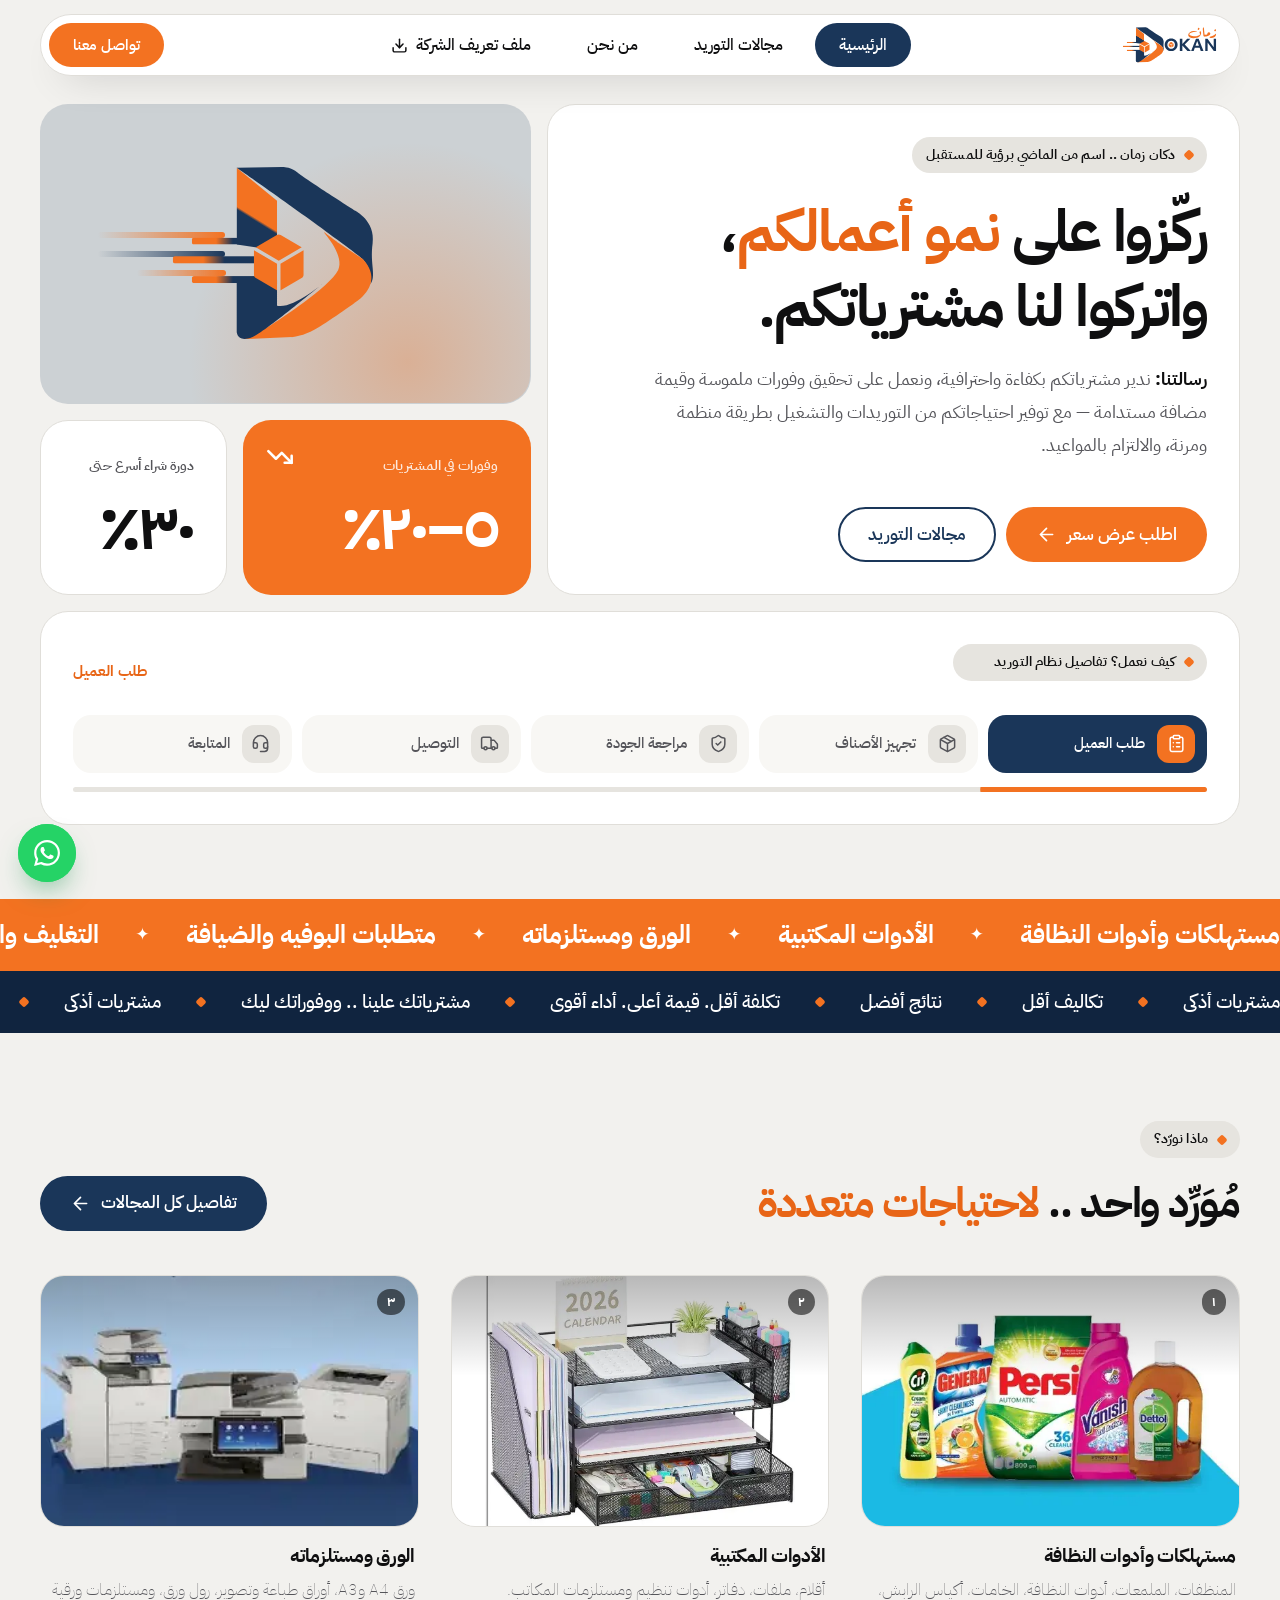
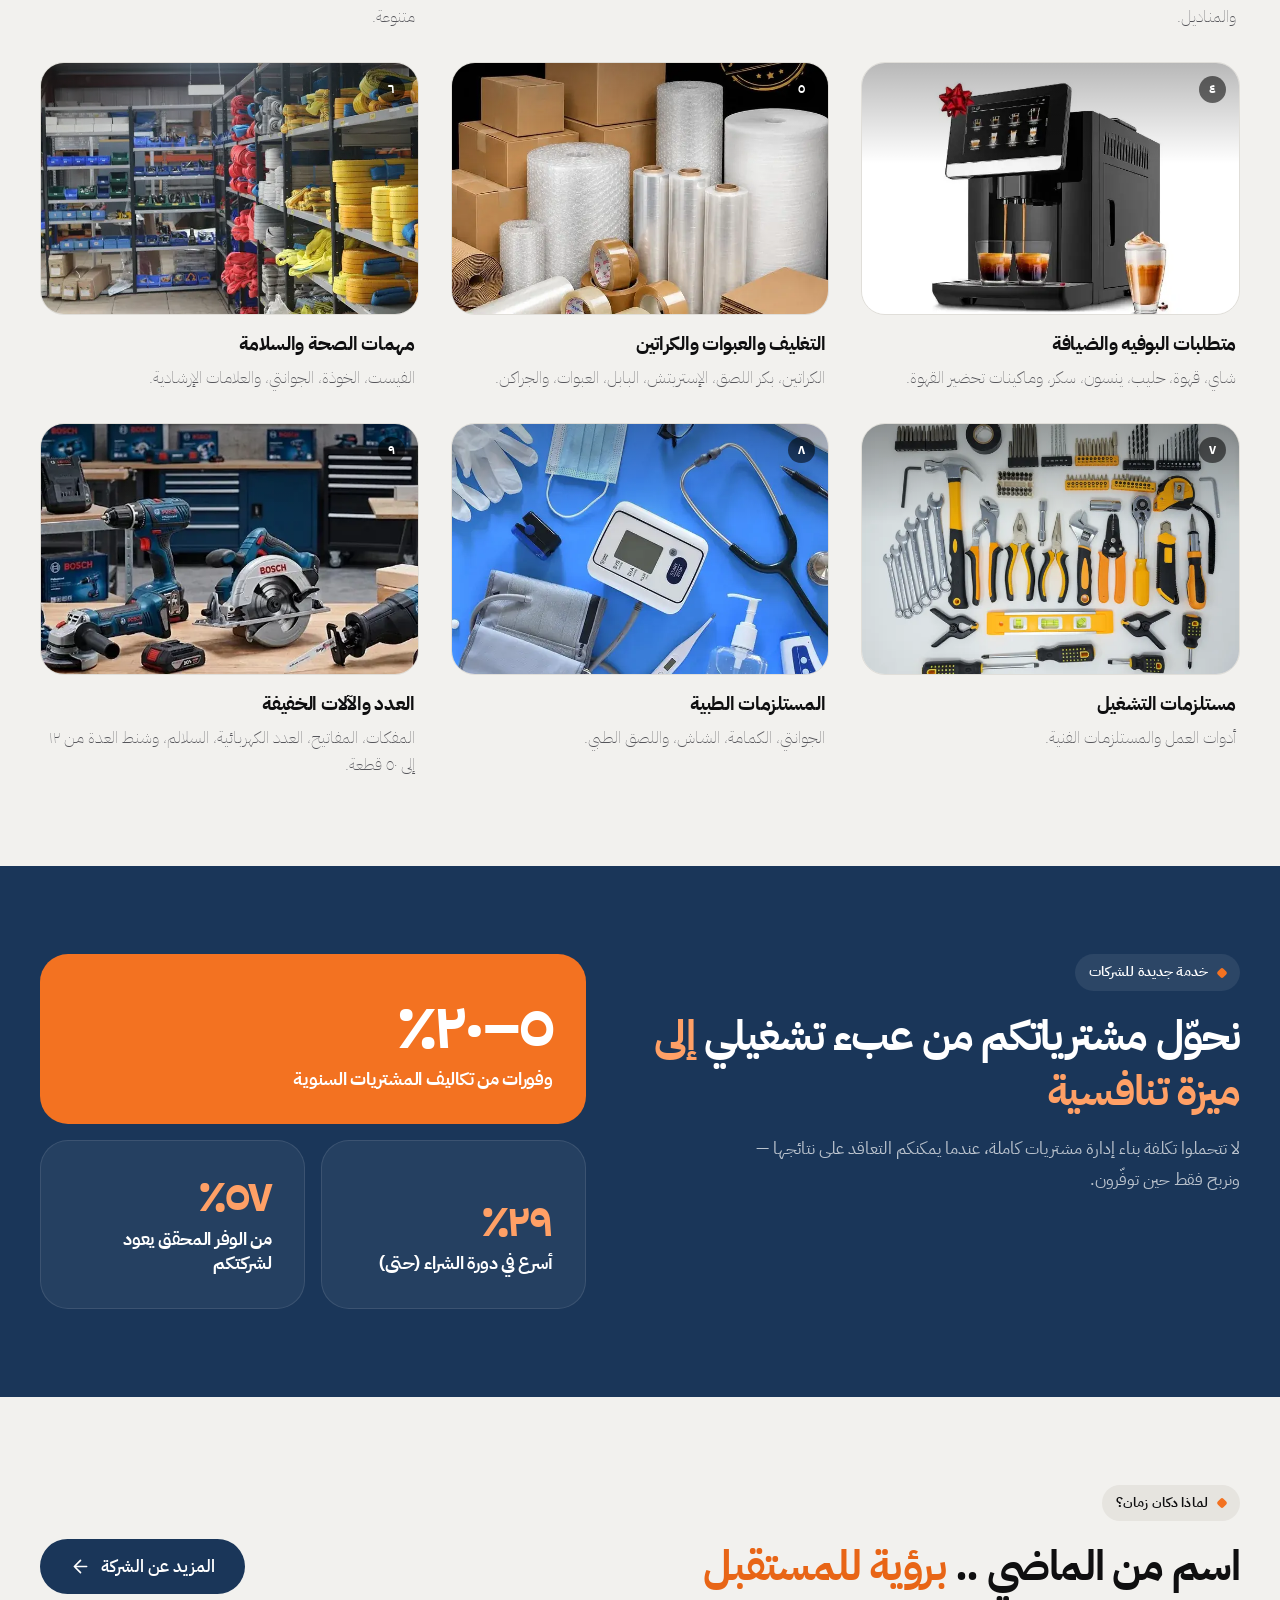
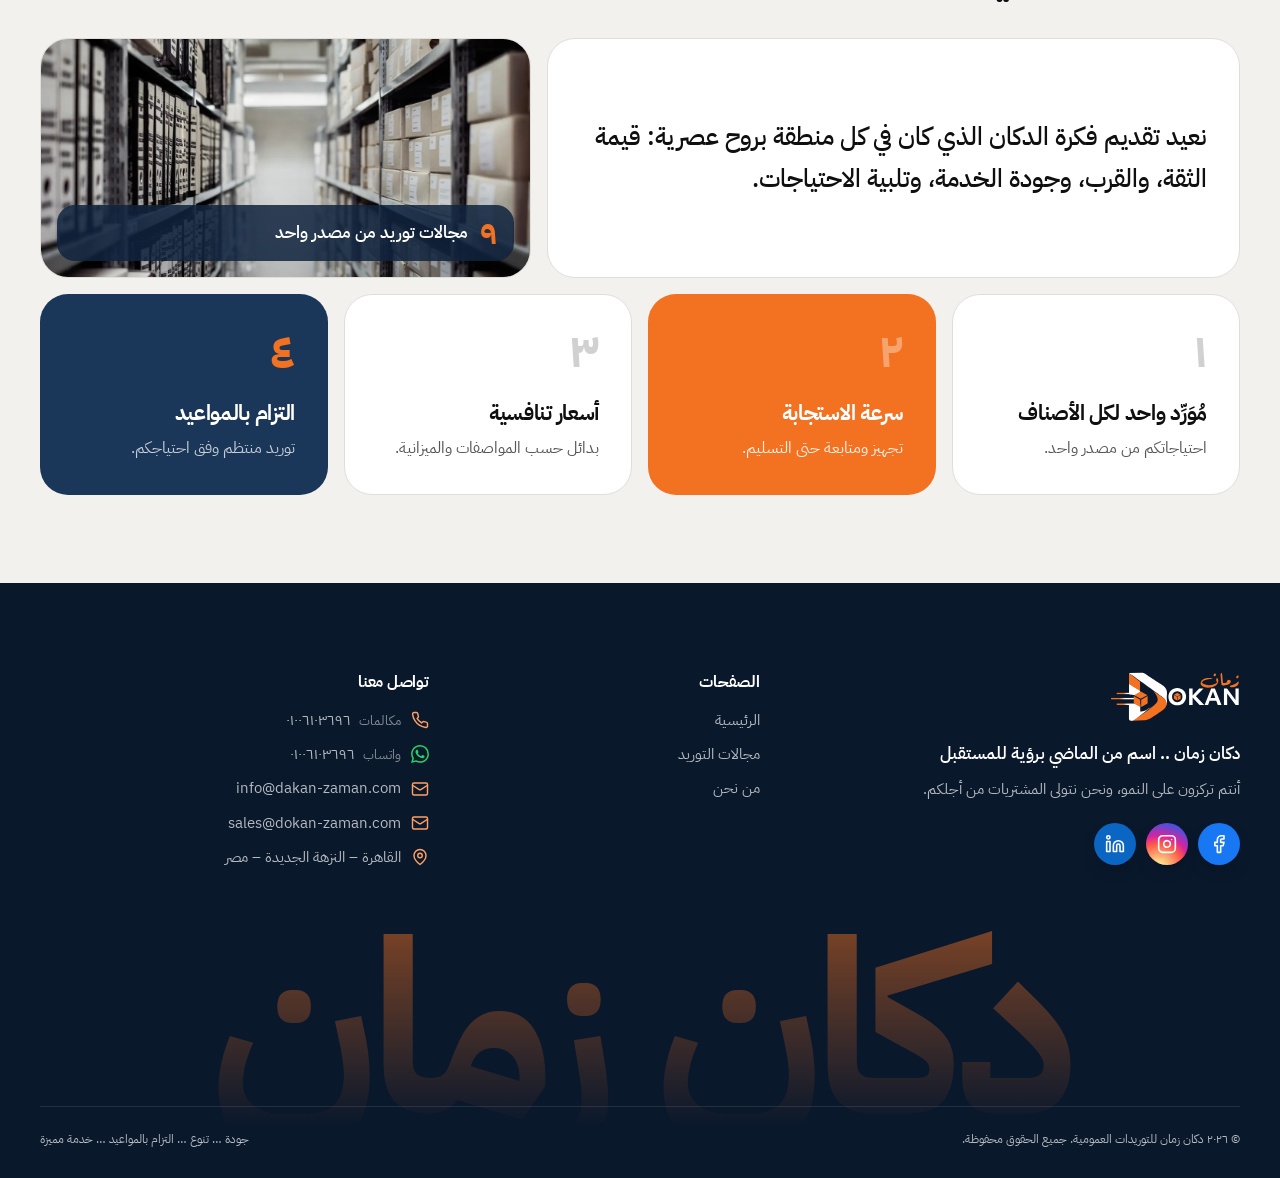
==== commit 703c438f: "Site update: supply-area pages, about redesign, shared layout, speed - New dynamic supply-area page " ====
--- a/index.html
+++ b/index.html
@@ -9,104 +9,18 @@
     content="دكان زمان .. اسم من الماضي برؤية للمستقبل. ركّزوا على نمو أعمالكم، واتركوا لنا إدارة مشترياتكم بكفاءة واحترافية.">
   <meta name="color-scheme" content="light">
   <meta name="theme-color" content="#F2F1EE">
-  <link rel="icon" type="image/svg+xml" href="assets/logo-mark.svg">
+  <link rel="icon" type="image/svg+xml" href="assets/logos/logo-mark.svg">
   <link rel="preconnect" href="https://fonts.googleapis.com">
   <link rel="preconnect" href="https://fonts.gstatic.com" crossorigin>
-  <link href="https://fonts.googleapis.com/css2?family=IBM+Plex+Sans+Arabic:wght@300;400;500;600;700&display=swap"
-    rel="stylesheet">
-  <link rel="stylesheet" href="css/style.css?v=a54ae04b">
+  <link rel="preload" as="style" href="https://fonts.googleapis.com/css2?family=IBM+Plex+Sans+Arabic:wght@300;400;500;600;700&display=swap" onload="this.onload=null;this.rel='stylesheet'">
+  <noscript><link rel="stylesheet" href="https://fonts.googleapis.com/css2?family=IBM+Plex+Sans+Arabic:wght@300;400;500;600;700&display=swap"></noscript>
+  <link rel="stylesheet" href="css/style.css?v=d89cfa06">
 </head>
 
 <body id="top">
 
-  <svg class="sprite" aria-hidden="true" xmlns="http://www.w3.org/2000/svg">
-    <defs>
-      <symbol id="i-package" viewBox="0 0 24 24">
-        <path d="m7.5 4.27 9 5.15" />
-        <path
-          d="M21 8a2 2 0 0 0-1-1.73l-7-4a2 2 0 0 0-2 0l-7 4A2 2 0 0 0 3 8v8a2 2 0 0 0 1 1.73l7 4a2 2 0 0 0 2 0l7-4A2 2 0 0 0 21 16Z" />
-        <path d="m3.3 7 8.7 5 8.7-5M12 22V12" />
-      </symbol>
-      <symbol id="i-shield" viewBox="0 0 24 24">
-        <path
-          d="M20 13c0 5-3.5 7.5-7.66 8.95a1 1 0 0 1-.67-.01C7.5 20.5 4 18 4 13V6a1 1 0 0 1 1-1c2 0 4.5-1.2 6.24-2.72a1.17 1.17 0 0 1 1.52 0C14.51 3.81 17 5 19 5a1 1 0 0 1 1 1z" />
-        <path d="m9 12 2 2 4-4" />
-      </symbol>
-      <symbol id="i-truck" viewBox="0 0 24 24">
-        <path d="M14 18V6a2 2 0 0 0-2-2H4a2 2 0 0 0-2 2v11a1 1 0 0 0 1 1h2M15 18H9" />
-        <path d="M19 18h2a1 1 0 0 0 1-1v-3.65a1 1 0 0 0-.22-.62l-3.48-4.35A1 1 0 0 0 17.52 8H14" />
-        <circle cx="17" cy="18" r="2" />
-        <circle cx="7" cy="18" r="2" />
-      </symbol>
-      <symbol id="i-headset" viewBox="0 0 24 24">
-        <path
-          d="M3 11h3a2 2 0 0 1 2 2v3a2 2 0 0 1-2 2H5a2 2 0 0 1-2-2v-5Zm0 0a9 9 0 1 1 18 0m0 0v5a2 2 0 0 1-2 2h-1a2 2 0 0 1-2-2v-3a2 2 0 0 1 2-2h3Z" />
-        <path d="M21 16v2a4 4 0 0 1-4 4h-5" />
-      </symbol>
-      <symbol id="i-clipboard" viewBox="0 0 24 24">
-        <rect width="8" height="4" x="8" y="2" rx="1" />
-        <path
-          d="M16 4h2a2 2 0 0 1 2 2v14a2 2 0 0 1-2 2H6a2 2 0 0 1-2-2V6a2 2 0 0 1 2-2h2M12 11h4M12 16h4M8 11h.01M8 16h.01" />
-      </symbol>
-      <symbol id="i-arrow" viewBox="0 0 24 24">
-        <path d="M19 12H5M12 19l-7-7 7-7" />
-      </symbol>
-      <symbol id="i-down" viewBox="0 0 24 24">
-        <path d="M22 17 13.5 8.5l-5 5L2 7" />
-        <path d="M16 17h6v-6" />
-      </symbol>
-      <symbol id="i-menu" viewBox="0 0 24 24">
-        <path d="M4 6h16M4 12h16M4 18h16" />
-      </symbol>
-      <symbol id="i-x" viewBox="0 0 24 24">
-        <path d="M18 6 6 18M6 6l12 12" />
-      </symbol>
-      <symbol id="i-up" viewBox="0 0 24 24">
-        <path d="m18 15-6-6-6 6" />
-      </symbol>
-      <symbol id="i-mail" viewBox="0 0 24 24"><rect width="20" height="16" x="2" y="4" rx="2"/><path d="m22 7-8.97 5.7a1.94 1.94 0 0 1-2.06 0L2 7"/></symbol>
-      <symbol id="i-phone" viewBox="0 0 24 24"><path d="M22 16.92v3a2 2 0 0 1-2.18 2 19.79 19.79 0 0 1-8.63-3.07 19.5 19.5 0 0 1-6-6 19.79 19.79 0 0 1-3.07-8.67A2 2 0 0 1 4.11 2h3a2 2 0 0 1 2 1.72 12.84 12.84 0 0 0 .7 2.81 2 2 0 0 1-.45 2.11L8.09 9.91a16 16 0 0 0 6 6l1.27-1.27a2 2 0 0 1 2.11-.45 12.84 12.84 0 0 0 2.81.7A2 2 0 0 1 22 16.92z"/></symbol>
-      <symbol id="i-pin" viewBox="0 0 24 24"><path d="M20 10c0 6-8 12-8 12s-8-6-8-12a8 8 0 0 1 16 0Z"/><circle cx="12" cy="10" r="3"/></symbol>
-      <symbol id="i-whatsapp" viewBox="0 0 24 24"><path fill="currentColor" d="M17.472 14.382c-.297-.149-1.758-.867-2.03-.967-.273-.099-.471-.148-.67.15-.197.297-.767.966-.94 1.164-.173.199-.347.223-.644.075-.297-.15-1.255-.463-2.39-1.475-.883-.788-1.48-1.761-1.653-2.059-.173-.297-.018-.458.13-.606.134-.133.298-.347.446-.52.149-.174.198-.298.298-.497.099-.198.05-.371-.025-.52-.075-.149-.669-1.612-.916-2.207-.242-.579-.487-.5-.669-.51-.173-.008-.371-.01-.57-.01-.198 0-.52.074-.792.372-.272.297-1.04 1.016-1.04 2.479 0 1.462 1.065 2.875 1.213 3.074.149.198 2.096 3.2 5.077 4.487.709.306 1.262.489 1.694.625.712.227 1.36.195 1.871.118.571-.085 1.758-.719 2.006-1.413.248-.694.248-1.289.173-1.413-.074-.124-.272-.198-.57-.347m-5.421 7.403h-.004a9.87 9.87 0 0 1-5.031-1.378l-.361-.214-3.741.982.998-3.648-.235-.374a9.86 9.86 0 0 1-1.51-5.26c.001-5.45 4.436-9.884 9.888-9.884 2.64 0 5.122 1.03 6.988 2.898a9.825 9.825 0 0 1 2.893 6.994c-.003 5.45-4.437 9.884-9.885 9.884m8.413-18.297A11.815 11.815 0 0 0 12.05 0C5.495 0 .16 5.335.157 11.892c0 2.096.547 4.142 1.588 5.945L.057 24l6.305-1.654a11.882 11.882 0 0 0 5.683 1.448h.005c6.554 0 11.89-5.335 11.893-11.893a11.821 11.821 0 0 0-3.48-8.413Z" /></symbol>
-</defs>
-  </svg>
-
-  <!-- ============ ISLAND NAV ============ -->
-  <header class="island" id="island">
-    <a href="#top" class="island__brand" aria-label="دكان زمان — الصفحة الرئيسية">
-      <img src="assets/logo.svg" alt="Dokan Zaman" width="120" height="48">
-    </a>
-    <nav class="island__links" aria-label="القائمة الرئيسية">
-      <a href="index.html" class="is-active" aria-current="page">الرئيسية</a>
-      <a href="categories.html">مجالات التوريد</a>
-      <a href="about.html">من نحن</a>
-    </nav>
-    <div class="island__actions">
-      <a href="contact.html" class="pill pill--orange island__cta">تواصل معنا</a>
-      <button class="icon-btn menu-btn" type="button" aria-label="فتح القائمة" aria-expanded="false"
-        aria-controls="sheet">
-        <svg class="ico">
-          <use href="#i-menu" />
-        </svg>
-      </button>
-    </div>
-  </header>
-
-  <!-- full-screen mobile menu -->
-  <div class="sheet" id="sheet" hidden>
-    <button class="icon-btn sheet__close" type="button" aria-label="إغلاق القائمة"><svg class="ico">
-        <use href="#i-x" />
-      </svg></button>
-    <nav class="sheet__links" aria-label="القائمة">
-      <a href="index.html"><span>١</span>الرئيسية</a>
-      <a href="categories.html"><span>٢</span>مجالات التوريد</a>
-      <a href="about.html"><span>٣</span>من نحن</a>
-      <a href="contact.html"><span>٤</span>تواصل معنا</a>
-    </nav>
-    <a href="contact.html" class="pill pill--orange pill--lg sheet__cta">اطلب عرض سعر <svg class="ico">
-        <use href="#i-arrow" />
-      </svg></a>
-  </div>
+  <div data-site="header"></div>
+  <noscript><nav class="wrap" style="padding:24px 16px"><a href="index.html">الرئيسية</a> · <a href="categories.html">مجالات التوريد</a> · <a href="about.html">من نحن</a> · <a href="contact.html">تواصل معنا</a></nav></noscript>
 
   <main>
     <!-- ============ HERO BENTO ============ -->
@@ -114,7 +28,7 @@
       <div class="wrap bento bento--hero">
         <article class="tile tile--intro" data-reveal>
           <span class="tag"><i></i> دكان زمان .. اسم من الماضي برؤية للمستقبل</span>
-          <h1>ركّزوا على نمو أعمالكم،<br><span class="hl">واتركوا لنا</span><br>مشترياتكم.</h1>
+          <h1><span class="h1-line">ركّزوا على <span class="hl">نمو أعمالكم</span>،</span> <span class="h1-line">واتركوا لنا مشترياتكم.</span></h1>
           <p><b>رسالتنا:</b> ندير مشترياتكم بكفاءة واحترافية، ونعمل على تحقيق وفورات ملموسة وقيمة مضافة مستدامة — مع
             توفير احتياجاتكم من التوريدات والتشغيل بطريقة منظمة ومرنة، والالتزام بالمواعيد.</p>
 
@@ -129,9 +43,8 @@
         <article class="tile tile--blue tile--brand" data-reveal style="--d:.08s">
           <div class="brand-art" aria-hidden="true">
             <span class="brand-art__lines"><i></i><i></i><i></i></span>
-            <img src="assets/logo-mark.svg" alt="">
-          </div>
-          <p class="tile__foot">من طلبكم .. <b>إلى باب مقركم</b></p>
+            <img src="assets/logos/logo-mark.svg" alt="">
+          </div>
         </article>
 
         <article class="tile tile--orange tile--stat" data-reveal style="--d:.14s">
@@ -150,10 +63,10 @@
 
         <article class="tile tile--track" data-reveal style="--d:.26s" aria-label="مثال على تتبع طلب">
           <div class="track__head">
-            <a href="about.html#process" class="pill pill--orange pill--lg">كيف نعمل؟ تفاصيل نظام التوريد <svg
+            <p class="tag"><i></i>كيف نعمل؟ تفاصيل نظام التوريد <svg
                 class="ico">
-                <use href="#i-arrow" />
-              </svg></a>
+                
+              </svg></p>
             <span class="track__status" id="track-status">طلب العميل</span>
           </div>
           <ol class="track" id="track">
@@ -215,7 +128,6 @@
             <li>نتائج أفضل</li>
             <li>تكلفة أقل. قيمة أعلى. أداء أقوى</li>
             <li>مشترياتك علينا .. ووفوراتك ليك</li>
-            <li><span lang="en" dir="ltr">Smart Procurement. Real Savings. Better Business.</span></li>
           </ul>
           <ul aria-hidden="true">
             <li>مشتريات أذكى</li>
@@ -223,7 +135,6 @@
             <li>نتائج أفضل</li>
             <li>تكلفة أقل. قيمة أعلى. أداء أقوى</li>
             <li>مشترياتك علينا .. ووفوراتك ليك</li>
-            <li><span lang="en" dir="ltr">Smart Procurement. Real Savings. Better Business.</span></li>
           </ul>
         </div>
       </div>
@@ -243,68 +154,68 @@
         </header>
         <div class="supply-grid supply-grid--compact">
           <article class="supply-card" data-reveal style="--d:0.00s">
-            <div class="supply-card__media"><img src="assets/img/cat-cleaning.webp?v=6a907e0f" alt="منظفات وأدوات نظافة"
+            <div class="supply-card__media"><img src="assets/img/categories/cleaning.webp?v=7a54be75" alt="منظفات وأدوات نظافة"
                 width="720" height="480" loading="lazy" decoding="async"></div>
             <span class="supply-card__num">١</span>
-            <h3>مستهلكات وأدوات النظافة</h3>
+            <h3><a href="category.html?c=cleaning" class="supply-card__link">مستهلكات وأدوات النظافة</a></h3>
             <p style="font-weight: 20;">المنظفات، الملمعات، أدوات النظافة، الخامات، أكياس الرابش، والمناديل.</p>
           </article>
           <article class="supply-card" data-reveal style="--d:0.06s">
-            <div class="supply-card__media"><img src="assets/img/cat-office.webp?v=261ef080"
+            <div class="supply-card__media"><img src="assets/img/categories/office.webp?v=0637ccbe"
                 alt="منظم مكتب بالأوراق والأدوات المكتبية" width="720" height="480" loading="lazy" decoding="async">
             </div>
             <span class="supply-card__num">٢</span>
-            <h3>الأدوات المكتبية</h3>
+            <h3><a href="category.html?c=office" class="supply-card__link">الأدوات المكتبية</a></h3>
             <p style="font-weight: 20;">أقلام، ملفات، دفاتر، أدوات تنظيم ومستلزمات المكاتب.</p>
           </article>
           <article class="supply-card" data-reveal style="--d:0.12s">
-            <div class="supply-card__media"><img src="assets/img/cat-paper.webp?v=cdff673b" alt="ماكينات طباعة وتصوير"
+            <div class="supply-card__media"><img src="assets/img/categories/paper.webp?v=80b0c609" alt="ماكينات طباعة وتصوير"
                 width="720" height="480" loading="lazy" decoding="async"></div>
             <span class="supply-card__num">٣</span>
-            <h3>الورق ومستلزماته</h3>
+            <h3><a href="category.html?c=paper" class="supply-card__link">الورق ومستلزماته</a></h3>
             <p style="font-weight: 20;">ورق A4 وA3، أوراق طباعة وتصوير، رول ورق، ومستلزمات ورقية متنوعة.</p>
           </article>
           <article class="supply-card" data-reveal style="--d:0.00s">
-            <div class="supply-card__media"><img src="assets/img/cat-buffet.webp?v=7d2f7768" alt="ماكينة تحضير قهوة"
+            <div class="supply-card__media"><img src="assets/img/categories/buffet.webp?v=368095a1" alt="ماكينة تحضير قهوة"
                 width="720" height="480" loading="lazy" decoding="async"></div>
             <span class="supply-card__num">٤</span>
-            <h3>متطلبات البوفيه والضيافة</h3>
+            <h3><a href="category.html?c=buffet" class="supply-card__link">متطلبات البوفيه والضيافة</a></h3>
             <p style="font-weight: 20;">شاي، قهوة، حليب، ينسون، سكر، وماكينات تحضير القهوة.</p>
           </article>
           <article class="supply-card" data-reveal style="--d:0.06s">
-            <div class="supply-card__media"><img src="assets/img/cat-packaging.webp?v=cc623815"
+            <div class="supply-card__media"><img src="assets/img/categories/packaging.webp?v=100e6e05"
                 alt="كراتين وبكر لصق ورولات تغليف" width="720" height="480" loading="lazy" decoding="async"></div>
             <span class="supply-card__num">٥</span>
-            <h3>التغليف والعبوات والكراتين</h3>
+            <h3><a href="category.html?c=packaging" class="supply-card__link">التغليف والعبوات والكراتين</a></h3>
             <p style="font-weight: 20;">الكراتين، بكر اللصق، الإستريتش، البابل، العبوات، والجراكن.</p>
           </article>
           <article class="supply-card" data-reveal style="--d:0.12s">
-            <div class="supply-card__media"><img src="assets/img/cat-safety.webp?v=0193e616"
+            <div class="supply-card__media"><img src="assets/img/categories/safety.webp?v=f820139d"
                 alt="رفوف مهمات الصحة والسلامة" width="720" height="480" loading="lazy" decoding="async"></div>
             <span class="supply-card__num">٦</span>
-            <h3>مهمات الصحة والسلامة</h3>
+            <h3><a href="category.html?c=safety" class="supply-card__link">مهمات الصحة والسلامة</a></h3>
             <p style="font-weight: 20;">الفيست، الخوذة، الجوانتي، والعلامات الإرشادية.</p>
           </article>
           <article class="supply-card" data-reveal style="--d:0.00s">
-            <div class="supply-card__media"><img src="assets/img/cat-operations.webp?v=0b1de168"
+            <div class="supply-card__media"><img src="assets/img/categories/operations.webp?v=0b1de168"
                 alt="طقم عدد صيانة متكامل" width="720" height="480" loading="lazy" decoding="async"></div>
             <span class="supply-card__num">٧</span>
-            <h3>مستلزمات التشغيل</h3>
+            <h3><a href="category.html?c=operations" class="supply-card__link">مستلزمات التشغيل</a></h3>
             <p style="font-weight: 20;">أدوات العمل والمستلزمات الفنية.</p>
           </article>
           <article class="supply-card" data-reveal style="--d:0.06s">
-            <div class="supply-card__media"><img src="assets/img/cat-medical.webp?v=d2cd5183"
+            <div class="supply-card__media"><img src="assets/img/categories/medical.webp?v=cc4c0b6e"
                 alt="مستلزمات طبية: جوانتي وكمامات وسماعة" width="720" height="480" loading="lazy" decoding="async">
             </div>
             <span class="supply-card__num">٨</span>
-            <h3>المستلزمات الطبية</h3>
+            <h3><a href="category.html?c=medical" class="supply-card__link">المستلزمات الطبية</a></h3>
             <p style="font-weight: 20;">الجوانتي، الكمامة، الشاش، واللصق الطبي.</p>
           </article>
           <article class="supply-card" data-reveal style="--d:0.12s">
-            <div class="supply-card__media"><img src="assets/img/cat-tools.webp?v=09a6ce7b" alt="عدد وآلات خفيفة"
+            <div class="supply-card__media"><img src="assets/img/categories/tools.webp?v=1e449ba0" alt="عدد وآلات خفيفة"
                 width="720" height="480" loading="lazy" decoding="async"></div>
             <span class="supply-card__num">٩</span>
-            <h3>العدد والآلات الخفيفة</h3>
+            <h3><a href="category.html?c=tools" class="supply-card__link">العدد والآلات الخفيفة</a></h3>
             <p style="font-weight: 20;">المفكات، المفاتيح، العدد الكهربائية، السلالم، وشنط العدة من ١٢ إلى ٥٠ قطعة.</p>
           </article>
         </div>
@@ -356,7 +267,7 @@
               وتلبية الاحتياجات.</p>
           </article>
           <figure class="tile tile--photo about-photo about-photo--short" data-reveal style="--d:.04s">
-            <img src="assets/img/warehouse.webp" alt="مستودع منظم بأرفف مليئة بالأصناف" width="1280" height="853"
+            <img src="assets/img/site/warehouse.webp" alt="مستودع منظم بأرفف مليئة بالأصناف" width="1280" height="853"
               loading="lazy" decoding="async">
             <figcaption><b>٩</b> مجالات توريد من مصدر واحد</figcaption>
           </figure>
@@ -381,53 +292,11 @@
     </section>
   </main>
 
-  <footer class="foot">
-    <div class="wrap foot__grid">
-      <div class="foot__brand">
-        <img class="foot__logo" src="assets/logo-dark.svg" alt="Dokan Zaman" width="160" height="64" loading="lazy">
-        <p class="foot__tagline">دكان زمان .. اسم من الماضي برؤية للمستقبل</p>
-        <p class="foot__msg">أنتم تركزون على النمو، ونحن نتولى المشتريات من أجلكم.</p>
-      </div>
-      <nav class="foot__col" aria-label="صفحات الموقع">
-        <h2 class="foot__title">الصفحات</h2>
-        <ul>
-          <li><a href="index.html">الرئيسية</a></li>
-          <li><a href="categories.html">مجالات التوريد</a></li>
-          <li><a href="about.html">من نحن</a></li>
-        </ul>
-      </nav>
-      <div class="foot__col">
-        <h2 class="foot__title">تواصل معنا</h2>
-        <ul class="foot__contact">
-          <li><svg class="ico"><use href="#i-phone"/></svg><span><small>مكالمات</small><span dir="ltr">٠١٠٠٦١٠٣٦٩٦</span></span></li>
-          <li><svg class="ico ico--wa"><use href="#i-whatsapp"/></svg><span><small>واتساب</small><span dir="ltr">٠١٠٠٦١٠٣٦٩٦</span></span></li>
-          <li><svg class="ico"><use href="#i-mail"/></svg><span>info@dakan-zaman.com</span></li>
-          <li><svg class="ico"><use href="#i-mail"/></svg><span>sales@dokan-zaman.com</span></li>
-          <li><svg class="ico"><use href="#i-pin"/></svg><span>القاهرة – النزهة الجديدة – مصر</span></li>
-        </ul>
-      </div>
-    </div>
-    <p class="foot__word" aria-hidden="true">دكان زمان</p>
-    <div class="wrap foot__bottom">
-      <small>© <span id="year">٢٠٢٦</span> دكان زمان للتوريدات العمومية. جميع الحقوق محفوظة.</small>
-      <small>جودة … تنوع … التزام بالمواعيد … خدمة مميزة</small>
-    </div>
-  </footer>
-
-  <a href="https://wa.me/201006103696?text=%D9%85%D8%B1%D8%AD%D8%A8%D9%8B%D8%A7%20%D8%AF%D9%83%D8%A7%D9%86%20%D8%B2%D9%85%D8%A7%D9%86%D8%8C%20%D8%A3%D8%B1%D9%8A%D8%AF%20%D8%A7%D9%84%D8%A7%D8%B3%D8%AA%D9%81%D8%B3%D8%A7%D8%B1%20%D8%B9%D9%86%20%D8%B7%D9%84%D8%A8%20%D8%AA%D9%88%D8%B1%D9%8A%D8%AF."
-    class="wa-float" target="_blank" rel="noopener" aria-label="تواصل معنا على واتساب">
-    <svg class="wa-float__icon" viewBox="0 0 24 24" aria-hidden="true">
-      <path fill="currentColor"
-        d="M17.472 14.382c-.297-.149-1.758-.867-2.03-.967-.273-.099-.471-.148-.67.15-.197.297-.767.966-.94 1.164-.173.199-.347.223-.644.075-.297-.15-1.255-.463-2.39-1.475-.883-.788-1.48-1.761-1.653-2.059-.173-.297-.018-.458.13-.606.134-.133.298-.347.446-.52.149-.174.198-.298.298-.497.099-.198.05-.371-.025-.52-.075-.149-.669-1.612-.916-2.207-.242-.579-.487-.5-.669-.51-.173-.008-.371-.01-.57-.01-.198 0-.52.074-.792.372-.272.297-1.04 1.016-1.04 2.479 0 1.462 1.065 2.875 1.213 3.074.149.198 2.096 3.2 5.077 4.487.709.306 1.262.489 1.694.625.712.227 1.36.195 1.871.118.571-.085 1.758-.719 2.006-1.413.248-.694.248-1.289.173-1.413-.074-.124-.272-.198-.57-.347m-5.421 7.403h-.004a9.87 9.87 0 0 1-5.031-1.378l-.361-.214-3.741.982.998-3.648-.235-.374a9.86 9.86 0 0 1-1.51-5.26c.001-5.45 4.436-9.884 9.888-9.884 2.64 0 5.122 1.03 6.988 2.898a9.825 9.825 0 0 1 2.893 6.994c-.003 5.45-4.437 9.884-9.885 9.884m8.413-18.297A11.815 11.815 0 0 0 12.05 0C5.495 0 .16 5.335.157 11.892c0 2.096.547 4.142 1.588 5.945L.057 24l6.305-1.654a11.882 11.882 0 0 0 5.683 1.448h.005c6.554 0 11.89-5.335 11.893-11.893a11.821 11.821 0 0 0-3.48-8.413Z" />
-    </svg>
-    <span class="wa-float__label">تواصل معنا على واتساب</span>
-  </a>
-  <a href="#top" class="to-top2" aria-label="العودة للأعلى"><svg class="ico">
-      <use href="#i-up" />
-    </svg></a>
-
-
-  <script src="js/main.js?v=a88cb84f" defer></script>
+  <div data-site="footer"></div>
+
+  <script src="js/layout.js?v=178d58a9" defer></script>
+
+  <script src="js/main.js?v=ed429688" defer></script>
 </body>
 
 </html>
--- a/css/style.css
+++ b/css/style.css
@@ -9,7 +9,7 @@
   --orange: #F37221;
   --orange-600: #DC6015;
   --orange-300: #FFA066;
-  --ink-on-orange: #0B0B0C;
+  --ink-on-orange: #fff;   /* text and icons on orange are always white */
   --band: #10243F;            /* deep navy for large dark areas */
   --blue: #1A3659;
 
@@ -82,7 +82,7 @@
 .pill--orange:hover { background: var(--orange-600); color: #fff; }
 .pill--dark { background: var(--dark-tile); color: #fff; }
 .pill--dark:hover { background: var(--orange); color: var(--ink-on-orange); }
-.pill--line { border-color: var(--heading); color: var(--heading); }
+.pill--line { border-color:  var(--dark-tile); color:  var(--dark-tile); }
 .pill--line:hover { background: var(--dark-tile); border-color: var(--dark-tile); color: #fff; }
 .pill--lg { padding: 15px 28px; font-size: 1.05rem; }
 .pill--block { width: 100%; }
@@ -158,9 +158,8 @@
 .tile--orange { background: var(--orange); border-color: transparent; color: var(--ink-on-orange); }
 .tile--orange h2, .tile--orange h3 { color: var(--ink-on-orange); }
 .tile__label { display: block; font-size: .9rem; font-weight: 600; color: var(--muted); }
-.tile--orange .tile__label { color: rgba(0,0,0,.75); }
-.tile__label--light { color: var(--orange-300); }
-.tile__text { color: #fff; font-size: 1.1rem; margin-top: 10px; line-height: 1.85; }
+.tile--orange .tile__label { color: rgba(255,255,255,.85); }
+
 .big { display: block; font-size: clamp(2.6rem, 1.6rem + 3vw, 4.2rem); font-weight: 700; line-height: 1.05; letter-spacing: -.03em; color: var(--heading); }
 .tile--orange .big { color: var(--ink-on-orange); }
 .big--sm { font-size: clamp(2rem, 1.4rem + 2vw, 2.8rem); }
@@ -188,8 +187,6 @@
 .brand-art__lines i:nth-child(3) { animation-delay: .8s; width: 70%; }
 @keyframes bob { 50% { transform: translateY(-10px); } }
 @keyframes whoosh { 0% { transform: scaleX(0); opacity: 0; } 30% { opacity: 1; } 100% { transform: translateX(-30%) scaleX(1); opacity: 0; } }
-.tile__foot { position: relative; font-size: 1.05rem; color: rgba(255,255,255,.8); }
-.tile__foot b { color: var(--orange-300); }
 
 .tile--stat { grid-column: span 2; display: flex; flex-direction: column; justify-content: space-between; gap: 16px; min-height: 170px; }
 .tile--stat.tile--orange { grid-column: span 3; }
@@ -262,11 +259,9 @@
 .pillar2__n { font-size: 3rem; font-weight: 700; line-height: 1; opacity: .2; margin-bottom: 18px; }
 .pillar2 h3 { font-size: 1.3rem; }
 .pillar2 p { color: var(--muted); font-size: .98rem; }
-.pillar2.tile--orange p { color: rgba(0,0,0,.8); }
+.pillar2.tile--orange p { color: rgba(255,255,255,.9); }
 .pillar2.tile--orange .pillar2__n { opacity: .35; }
 .tile--values { grid-column: span 3; }
-.chips2 { display: flex; flex-wrap: wrap; gap: 6px; margin-top: 12px; }
-.chips2 li { padding: 5px 12px; border-radius: 999px; background: var(--chip); font-size: .86rem; font-weight: 500; color: var(--heading); }
 
 /* Procurement band (dark in both themes) */
 .band {
@@ -290,7 +285,7 @@
 .bento--value { grid-template-columns: repeat(2, 1fr); gap: 12px; }
 .vtile { grid-column: span 1; display: flex; flex-direction: column; justify-content: flex-end; gap: 6px; min-height: 150px; }
 .vtile--big { grid-column: span 2; min-height: 200px; }
-.vtile--big p { color: rgba(0,0,0,.8); }
+.vtile--big p { color: rgba(255,255,255,.9); }
 .vtile h3 { font-size: 1.1rem; }
 .tile--glass { background: rgba(255,255,255,.05); border-color: rgba(255,255,255,.1); transition: background-color .3s, transform .4s var(--ease); }
 .tile--glass:hover { background: rgba(255,255,255,.09); transform: translateY(-4px); }
@@ -300,7 +295,7 @@
 .bento--contact { align-items: stretch; }
 .cta2 { grid-column: span 5; padding: clamp(28px, 4vw, 44px); display: flex; flex-direction: column; }
 .cta2 h2 { font-size: clamp(1.55rem, 1rem + 1.8vw, 2.25rem); font-weight: 700; line-height: 1.4; }
-.cta2 > p { margin-top: 12px; color: rgba(0,0,0,.8); }
+.cta2 > p { margin-top: 12px; color: rgba(255,255,255,.9); }
 .cta2__list { display: grid; gap: 10px; margin-top: auto; padding-top: 32px; }
 .cta2__list li { display: flex; align-items: center; gap: 14px; padding: 12px 16px; border-radius: 18px; background: rgba(0,0,0,.08); font-weight: 600; font-size: 1.05rem; transition: background-color .25s; }
 .cta2__list li:hover { background: rgba(0,0,0,.16); }
@@ -463,7 +458,7 @@
 .sec--cta { padding-top: clamp(24px, 3vw, 40px); }
 .cta-tile { display: flex; align-items: center; justify-content: space-between; gap: 18px 32px; flex-wrap: wrap; padding: clamp(24px, 4vw, 40px); }
 .cta-tile h2 { font-size: clamp(1.3rem, 1rem + 1.3vw, 1.9rem); font-weight: 700; }
-.cta-tile p { color: rgba(0,0,0,.78); }
+.cta-tile p { color: rgba(255,255,255,.9); }
 @media (max-width: 960px) {
   .band-lite { grid-template-columns: 1fr; }
 }
@@ -543,17 +538,17 @@
    lift + shadow + orange border + a spotlight that follows the cursor
    (JS sets --mx / --my), and icon badges turn orange and tilt.
    ========================================================= */
-:is(.pillar2, .vtile, .tile--stat, .tile--values, .about-mission, .bento--about .tile--wide, .steps-lite > li) {
+:is(.pillar2, .vtile, .tile--stat, .tile--values, .about-mission, .bento--about .tile--wide, .steps-lite > li, .ab-clients > li, .mv-value) {
   position: relative; isolation: isolate;
   transition: transform .4s var(--ease), box-shadow .4s, border-color .3s, background-color .3s, color .3s, opacity .4s;
 }
-:is(.pillar2, .vtile, .tile--stat, .tile--values, .about-mission, .bento--about .tile--wide, .steps-lite > li)::before {
+:is(.pillar2, .vtile, .tile--stat, .tile--values, .about-mission, .bento--about .tile--wide, .steps-lite > li, .ab-clients > li, .mv-value)::before {
   content: ""; position: absolute; inset: 0; z-index: -1; border-radius: inherit; pointer-events: none;
   background: radial-gradient(340px circle at var(--mx, 50%) var(--my, 50%), var(--spot, rgba(243,114,33,.16)), transparent 45%);
   opacity: 0; transition: opacity .3s;
 }
-:is(.pillar2, .vtile, .tile--stat, .tile--values, .about-mission, .bento--about .tile--wide, .steps-lite > li):hover { transform: translateY(-6px); border-color: rgba(243,114,33,.45); box-shadow: var(--shadow); }
-:is(.pillar2, .vtile, .tile--stat, .tile--values, .about-mission, .bento--about .tile--wide, .steps-lite > li):hover::before { opacity: 1; }
+:is(.pillar2, .vtile, .tile--stat, .tile--values, .about-mission, .bento--about .tile--wide, .steps-lite > li, .ab-clients > li, .mv-value):hover { transform: translateY(-6px); border-color: rgba(243,114,33,.45); box-shadow: var(--shadow); }
+:is(.pillar2, .vtile, .tile--stat, .tile--values, .about-mission, .bento--about .tile--wide, .steps-lite > li, .ab-clients > li, .mv-value):hover::before { opacity: 1; }
 /* the glow needs a different tint on coloured tiles */
 .tile--orange { --spot: rgba(255,255,255,.34); }
 .tile--dark, .tile--blue, .tile--glass { --spot: rgba(243,114,33,.26); }
@@ -561,7 +556,7 @@
 /* icon badges */
 
 @media (hover: none) {
-  :is(.pillar2, .vtile, .tile--stat, .tile--values, .about-mission, .bento--about .tile--wide, .steps-lite > li):hover { transform: none; box-shadow: none; }
+  :is(.pillar2, .vtile, .tile--stat, .tile--values, .about-mission, .bento--about .tile--wide, .steps-lite > li, .ab-clients > li, .mv-value):hover { transform: none; box-shadow: none; }
 }
 
 /* =========================================================
@@ -611,8 +606,6 @@
 
 /* hero brand tile: navy background at 40% opacity, logo in its original colours */
 .tile--blue.tile--brand { background: rgba(26, 54, 89, 0.171); color: var(--heading); }
-.tile--brand .tile__foot { color: var(--heading); font-weight: 500; }
-.tile--brand .tile__foot b { color: var(--hl); }
 .tile--brand .brand-art__lines i:nth-child(2) { background: linear-gradient(90deg, transparent, var(--blue)); }
 
 /* =========================================================
@@ -708,14 +701,10 @@
 .ab-split .ticks { margin-top: 22px; }
 .ab-split .ticks li { color: var(--heading); font-weight: 500; }
 .ab-photo { margin: 0; min-height: 340px; }
-.ab-duo { display: grid; grid-template-columns: 1fr 1fr; gap: var(--gap); }
-.ab-duo > .tile { grid-column: auto; display: flex; flex-direction: column; justify-content: center; }
-.ab-duo .chips2 { margin-top: 14px; }
 .band-lite .ticks { margin-top: 20px; }
 .band-lite .ticks li { color: rgba(255,255,255,.85); }
 @media (max-width: 760px) {
-  .ab-split, .ab-duo { grid-template-columns: 1fr; }
-  .ab-photo { min-height: 240px; }
+  .ab-split,   .ab-photo { min-height: 240px; }
 }
 
 /* NAV — brand | links (true centre) | action, equal heights and spacing on every page */
@@ -743,4 +732,297 @@
 .to-top2 { color: #fff; }
 .tile--orange .ico, .cta2 .ico, .track li.is-current .ico { color: #fff; }
 .pill--dark:hover { color: #fff; }
-.tile--orange .pill--line .ico { color: inherit; }  /* outline button: arrow matches its text */
+/* outline button on an orange card: white text, border and arrow; navy on hover */
+.tile--orange .pill--line { border-color: #fff; color: #fff; }
+.tile--orange .pill--line:hover { background: var(--dark-tile); border-color: var(--dark-tile); color: #fff; }
+.tile--orange .pill--line .ico { color: inherit; }
+
+/* =========================================================
+   CATEGORY PAGE (category.html, built by js/category.js)
+   ========================================================= */
+/* the whole supply card opens its area */
+.supply-card__link { color: inherit; }
+.supply-card__link::after { content: ""; position: absolute; inset: 0; z-index: 3; border-radius: 24px; }
+.supply-card__link:focus-visible { outline: none; }
+.supply-card:has(.supply-card__link:focus-visible) .supply-card__media { outline: 3px solid var(--orange); outline-offset: 3px; }
+
+.cat-hero { display: grid; grid-template-columns: 1.3fr .7fr; gap: var(--gap); }
+.cat-hero .page-hero2__tile { display: flex; flex-direction: column; justify-content: center; }
+.cat-hero .row-btns { margin-top: 24px; }
+.cat-hero__photo { margin: 0; min-height: 300px; }
+.pill--ghost { border-color: rgba(255,255,255,.35); color: #fff; }
+.pill--ghost:hover { background: #fff; border-color: #fff; color: var(--heading); }
+
+.cat-tabs { display: flex; gap: 8px; overflow-x: auto; padding-top: 24px; padding-bottom: 4px; scrollbar-width: none; }
+.cat-tabs::-webkit-scrollbar { display: none; }
+.cat-tabs a {
+  flex: none; padding: 10px 18px; border-radius: 999px; border: 1px solid var(--line); background: var(--tile);
+  font-size: .93rem; font-weight: 500; color: var(--heading); transition: border-color .25s, background-color .25s, color .25s;
+}
+.cat-tabs a:hover { border-color: rgba(243,114,33,.6); color: var(--hl); }
+.cat-tabs a.is-active { background: var(--dark-tile); border-color: transparent; color: #fff; }
+.cat-tabs + .sec { padding-top: clamp(32px, 4vw, 48px); }
+
+/* product card: the price sits on the photo, top corner — the first thing you read */
+.prod-card__price {
+  position: absolute; z-index: 2; top: 14px; left: 14px;
+  display: inline-flex; align-items: baseline; gap: 4px;
+  padding: 7px 14px; border-radius: 999px;
+  background: var(--orange); color: #fff; font-size: 1.05rem; font-weight: 700; line-height: 1.3;
+  box-shadow: 0 10px 22px -10px rgba(243,114,33,.8);
+  transition: transform .4s var(--ease);
+}
+.prod-card__price small { font-size: .78rem; font-weight: 500; color: rgba(255,255,255,.9); }
+.supply-card:hover .prod-card__price { transform: translateY(-6px); }
+
+/* product photo gallery (several photos in the photo slot) */
+.prod-gal__track { display: flex; height: 100%; overflow-x: auto; scroll-snap-type: x mandatory; scroll-behavior: smooth; overscroll-behavior-x: contain; scrollbar-width: none; }
+.prod-gal__track::-webkit-scrollbar { display: none; }
+.prod-gal__slide { flex: 0 0 100%; height: 100%; overflow: hidden; scroll-snap-align: start; }   /* each photo zooms inside its own frame */
+.prod-gal__btn {
+  position: absolute; z-index: 3; top: 50%; width: 38px; height: 38px; margin-top: -19px; padding: 0;
+  display: grid; place-items: center; border: 0; border-radius: 50%; cursor: pointer;
+  background: rgba(255,255,255,.94); color: var(--heading); box-shadow: 0 8px 20px -10px rgba(0,0,0,.45);
+  opacity: 0; transition: opacity .25s, background-color .25s, color .25s, transform .3s var(--ease);
+}
+.prod-gal__btn .ico { width: 18px; height: 18px; stroke-width: 2.2; }
+.prod-gal__btn--prev { right: 10px; }
+.prod-gal__btn--prev .ico { transform: rotate(180deg); }
+.prod-gal__btn--next { left: 10px; }
+.supply-card:hover .prod-gal__btn, .prod-gal__btn:focus-visible { opacity: 1; }
+.prod-gal__btn:hover { background: var(--orange); color: #fff; }
+.prod-gal__dots {
+  position: absolute; z-index: 3; bottom: 10px; left: 50%; transform: translateX(-50%);
+  display: flex; align-items: center; gap: 6px; padding: 5px 9px; border-radius: 99px; background: rgba(16,36,63,.5);
+}
+.prod-gal__dots button { width: 7px; height: 7px; padding: 0; border: 0; border-radius: 99px; background: rgba(255,255,255,.55); cursor: pointer; transition: width .3s var(--ease), background-color .3s; }
+.prod-gal__dots button[aria-current] { width: 18px; background: #fff; }
+@media (hover: none) {
+  .prod-gal__btn { opacity: .9; width: 32px; height: 32px; margin-top: -16px; }
+}
+@media (max-width: 600px) {
+  .prod-gal__btn { display: none; }        /* small cards: swipe or tap the dots */
+  .prod-gal__dots { bottom: 6px; padding: 4px 7px; gap: 5px; }
+}
+
+.cat-services { grid-template-columns: repeat(4, 1fr); }
+@media (max-width: 1080px) {
+  .cat-services { grid-template-columns: 1fr 1fr; }
+}
+@media (max-width: 760px) {
+  .cat-hero { grid-template-columns: 1fr; }
+  .cat-hero__photo { min-height: 200px; }
+}
+@media (max-width: 600px) {
+  .cat-hero .row-btns .pill { flex: 1 1 auto; }
+  .prod-grid { grid-template-columns: 1fr 1fr; gap: 28px 12px; }
+  .prod-grid .supply-card__media { margin-bottom: 10px; border-radius: 16px; }
+  .prod-grid .supply-card h3 { font-size: .98rem; line-height: 1.5; padding-inline: 2px; }
+  .prod-grid .supply-card > p { font-size: .82rem; line-height: 1.6; padding-inline: 2px; }
+  .prod-card__price { top: 8px; left: 8px; padding: 4px 10px; font-size: .9rem; }
+  .cat-services { grid-template-columns: 1fr; }
+}
+
+/* HOME — brand tile: logo only, centred with equal padding on every side */
+.tile--brand { justify-content: center; align-items: center; padding: var(--pad); }
+.tile--brand .brand-art { width: 100%; height: 100%; }
+.tile--brand .brand-art img { width: auto; height: min(78%, 210px); max-width: 62%; }
+.tile--brand .brand-art__lines { left: 6%; width: 30%; }
+@media (max-width: 600px) {
+  .tile--brand .brand-art img { height: min(72%, 130px); }
+}
+/* stat tiles: keep the label clear of the corner icon (top-left) */
+.tile--stat:has(.tile__corner) .tile__label { padding-inline-end: 38px; }
+
+/* HOME — hero heading on exactly two lines; size follows the card width so a line never wraps */
+.tile--intro { container-type: inline-size; }
+.tile--intro .tag { align-self: flex-start; }
+.tile--intro h1 { margin-top: 4px; font-size: min(clamp(2.1rem, 1.2rem + 3vw, 4rem), 10.4cqi); line-height: 1.3; }
+.tile--intro .h1-line { display: block; white-space: nowrap; }
+.tile--intro p { margin-top: 18px; }
+.tile--intro .row-btns { padding-top: 28px; }
+
+/* =========================================================
+   ABOUT v3 — headings clearly larger than their text; split sections end with a CTA
+   ========================================================= */
+.ab .sec__head h2, .ab .ab-split__text h2 { font-size: clamp(1.9rem, 1.2rem + 2.4vw, 2.9rem); line-height: 1.3; }
+.ab .sec__lead { font-size: 1.02rem; line-height: 1.85; max-width: 48ch; }
+.ab-split__text { display: flex; flex-direction: column; align-items: flex-start; align-self: center; }
+.ab-split__text .sec__lead { margin-top: 14px; }
+.ab-points { margin-top: 20px; }
+.ab-points li { color: var(--heading); font-weight: 500; }
+.ab-points b { font-weight: 700; }
+.ab-split__text .row-btns { margin-top: 24px; }
+.ab-mark {
+  position: relative; overflow: hidden; display: grid; place-items: center; min-height: 340px;
+  background: rgba(26, 54, 89, .17); border-color: transparent;
+}
+.ab-mark::before {
+  content: ""; position: absolute; inset: auto -20% -60% auto; width: 90%; aspect-ratio: 1; border-radius: 50%;
+  background: radial-gradient(closest-side, rgba(243,114,33,.35), transparent);
+}
+.ab-mark .brand-art { width: 100%; height: 100%; }
+.ab-mark .brand-art img { width: auto; height: min(70%, 220px); max-width: 60%; }
+.ab-mark .brand-art__lines i:nth-child(2) { background: linear-gradient(90deg, transparent, var(--blue)); }
+.ab-clients { display: grid; grid-template-columns: repeat(4, 1fr); gap: var(--gap); }
+.ab-clients li { display: flex; align-items: center; gap: 14px; padding: 18px 20px; font-weight: 600; color: var(--heading); line-height: 1.5; }
+.ab-clients .ico { width: 44px; height: 44px; padding: 11px; flex: none; border-radius: 14px; background: var(--dark-tile); color: #fff; stroke-width: 1.7; transition: background-color .3s, transform .4s var(--ease); }
+.ab-clients li:hover .ico { background: var(--orange); transform: rotate(-8deg) scale(1.06); }
+@media (max-width: 1080px) {
+  .ab-clients { grid-template-columns: repeat(2, 1fr); }
+}
+@media (max-width: 760px) {
+  .ab-mark { min-height: 220px; }
+}
+@media (max-width: 600px) {
+  .ab-split__text .row-btns { width: 100%; }
+  .ab-clients li { padding: 14px 16px; font-size: .95rem; }
+  .ab-clients .ico { width: 40px; height: 40px; padding: 10px; }
+}
+
+/* =========================================================
+   ABOUT — mission + values
+   ========================================================= */
+.mv-grid { display: grid; grid-template-columns: 5fr 7fr; gap: var(--gap); align-items: stretch; }
+.mv-mission {
+  position: relative; overflow: hidden; display: flex; flex-direction: column;
+  background: var(--dark-tile); border-color: transparent; color: rgba(255,255,255,.8);
+}
+.mv-mission::before {
+  content: ""; position: absolute; inset: auto auto -45% -25%; width: 80%; aspect-ratio: 1; border-radius: 50%;
+  background: radial-gradient(closest-side, rgba(243,114,33,.38), transparent); pointer-events: none;
+}
+.mv-mission > * { position: relative; }
+.mv-mission__label { display: inline-flex; align-items: center; gap: 8px; font-size: .9rem; font-weight: 600; color: var(--orange-300); }
+.mv-mission__label::before { content: ""; width: 8px; height: 8px; border-radius: 2px; background: var(--orange); transform: rotate(45deg); }
+.mv-mission__quote { position: absolute; top: 6px; left: 24px; font-size: 7rem; line-height: 1; font-weight: 700; color: var(--orange); opacity: .9; }
+.mv-mission__text { margin-top: 26px; font-size: clamp(1.3rem, 1rem + .9vw, 1.7rem); font-weight: 600; line-height: 1.65; color: #fff; }
+.mv-mission__text .hl { color: var(--orange-300); }
+.mv-mission__sub { margin-top: 14px; font-size: 1rem; line-height: 1.85; color: rgba(255,255,255,.72); max-width: 44ch; }
+.mv-mission__sign { display: flex; align-items: center; gap: 12px; margin-top: auto; padding-top: 22px; border-top: 1px solid rgba(255,255,255,.12); font-size: .95rem; }
+.mv-mission__sign img { width: 44px; height: 44px; padding: 6px; border-radius: 12px; background: #fff; }
+.mv-mission__text + .mv-mission__sub + .mv-mission__sign { margin-top: auto; }
+.mv-mission .mv-mission__sub { margin-bottom: 26px; }
+.mv-mission__sign b { color: #fff; font-weight: 600; }
+
+.mv-values { display: grid; grid-template-columns: repeat(3, 1fr); gap: var(--gap); }
+.mv-value { display: flex; flex-direction: column; gap: 6px; }
+.mv-value__ico {
+  width: 48px; height: 48px; display: grid; place-items: center; margin-bottom: 10px; border-radius: 14px;
+  background: rgba(243,114,33,.12); color: var(--hl); transition: background-color .3s, color .3s, transform .4s var(--ease);
+}
+.mv-value__ico .ico { width: 22px; height: 22px; stroke-width: 1.8; }
+.mv-value:hover .mv-value__ico { background: var(--orange); color: #fff; transform: rotate(-8deg) scale(1.06); }
+.mv-value h3 { font-size: 1.1rem; }
+.mv-value p { font-size: .92rem; line-height: 1.7; color: var(--muted); }
+
+/* =========================================================
+   ABOUT — how we work: timeline + company services
+   ========================================================= */
+.hw-steps { position: relative; display: grid; grid-template-columns: repeat(5, 1fr); gap: var(--gap); --node: 64px; }
+/* the track runs between the first and the last node; the orange fill grows from the first step (right, RTL) */
+.hw-steps::before, .hw-steps::after {
+  content: ""; position: absolute; top: calc(var(--node) / 2 - 2px); height: 4px; border-radius: 4px;
+  inset-inline: 10%;
+}
+.hw-steps::before { background: var(--line); }
+.hw-steps::after { background: var(--orange); transform: scaleX(0); transform-origin: right; transition: transform 1.6s var(--ease) .2s; }
+.hw-steps.is-in::after { transform: scaleX(1); }
+.hw-steps li { position: relative; z-index: 1; display: flex; flex-direction: column; align-items: center; text-align: center; gap: 14px; }
+.hw-node {
+  position: relative; width: var(--node); height: var(--node); display: grid; place-items: center; border-radius: 50%;
+  background: var(--tile); border: 2px solid var(--line); color: var(--dark-tile); box-shadow: 0 10px 24px -14px rgba(16,36,63,.35);
+  transition: background-color .35s, border-color .35s, color .35s, transform .4s var(--ease);
+}
+.hw-node .ico { width: 26px; height: 26px; stroke-width: 1.8; }
+.hw-node b {
+  position: absolute; top: -4px; right: -4px; width: 26px; height: 26px; display: grid; place-items: center; border-radius: 50%;
+  background: var(--orange); color: #fff; font-size: .8rem; font-weight: 700; border: 2px solid var(--tile-2);
+}
+.hw-steps li.is-in .hw-node { border-color: var(--orange); }
+.hw-steps li:hover .hw-node { background: var(--dark-tile); border-color: var(--dark-tile); color: #fff; transform: translateY(-4px); }
+.hw-steps h3 { font-size: 1.08rem; }
+.hw-steps p { margin-top: 4px; font-size: .9rem; line-height: 1.7; color: var(--muted); max-width: 22ch; margin-inline: auto; }
+
+.hw-svc { margin-top: clamp(36px, 4vw, 52px); }
+.hw-svc__head { display: flex; align-items: center; justify-content: space-between; gap: 12px 20px; flex-wrap: wrap; padding-bottom: 18px; border-bottom: 1px solid var(--line); }
+.hw-svc__head h3 { font-size: 1.25rem; }
+.hw-svc ul { display: grid; grid-template-columns: repeat(3, 1fr); }
+.hw-svc li { display: flex; align-items: center; gap: 14px; padding: 20px 4px 4px; }
+.hw-svc__ico { width: 44px; height: 44px; flex: none; display: grid; place-items: center; border-radius: 14px; background: var(--dark-tile); color: #fff; transition: background-color .3s, transform .4s var(--ease); }
+.hw-svc__ico .ico { width: 20px; height: 20px; stroke-width: 1.8; }
+.hw-svc li:hover .hw-svc__ico { background: var(--orange); transform: rotate(-8deg) scale(1.06); }
+.hw-svc h4 { margin: 0; font-size: 1rem; font-weight: 700; line-height: 1.5; color: var(--heading); }
+.hw-svc li p { margin-top: 2px; font-size: .88rem; line-height: 1.65; color: var(--muted); }
+
+@media (max-width: 1080px) {
+  .mv-grid { grid-template-columns: 1fr; }
+  .hw-svc ul { grid-template-columns: 1fr 1fr; }
+}
+@media (max-width: 760px) {
+  .mv-values { grid-template-columns: 1fr 1fr; }
+  /* vertical timeline: the track runs down the right edge through the nodes */
+  .hw-steps { grid-template-columns: 1fr; gap: 0; --node: 56px; }
+  .hw-steps::before, .hw-steps::after { inset-inline: auto; right: calc(var(--node) / 2 - 2px); top: calc(var(--node) / 2); bottom: calc(var(--node) / 2 + 24px); width: 4px; height: auto; }
+  .hw-steps::after { transform: scaleY(0); transform-origin: top; }
+  .hw-steps.is-in::after { transform: scaleY(1); }
+  .hw-steps li { flex-direction: row; align-items: flex-start; text-align: start; gap: 16px; padding-bottom: 24px; }
+  .hw-steps li > div { padding-top: 6px; }
+  .hw-steps p { margin-inline: 0; max-width: none; }
+}
+@media (max-width: 600px) {
+  .mv-mission__quote { font-size: 5rem; left: 16px; }
+  .mv-values { gap: 12px; }
+  .mv-value { padding: 18px; }
+  .mv-value__ico { width: 42px; height: 42px; margin-bottom: 6px; }
+  .mv-value h3 { font-size: 1rem; }
+  .mv-value p { font-size: .85rem; }
+  .hw-svc ul { grid-template-columns: 1fr; }
+  .hw-svc__head .pill { width: 100%; }
+}
+
+/* =========================================================
+   NAV — final sizing: one height (44px) for links and buttons, even spacing
+   brand | page links (centre) | [ملف تعريف الشركة] [تواصل معنا]
+   ========================================================= */
+.island { gap: 20px; padding: 8px 10px 8px 8px; min-height: 62px; }
+.island__brand { padding-inline-start: 12px; }
+.island__links { gap: 8px; }
+.island__links a { height: 44px; padding: 0 24px; font-size: 1.02rem; font-weight: 500; }
+.island__actions { gap: 8px; }
+.island__cta { height: 44px; padding: 0 22px; font-size: .95rem; font-weight: 600; }
+/* «ملف تعريف الشركة» is a normal nav link (same colours, hover and press); the download icon follows the label */
+.island__links a { gap: 8px; transition: background-color .25s, color .25s, transform .15s; }
+.island__links a:active { background: var(--dark-tile); color: #fff; transform: scale(.97); }
+.island__links a.island__file .ico { width: 17px; height: 17px; stroke-width: 2.1; transition: transform .3s var(--ease); }
+.island__links a.island__file:hover .ico { transform: translateY(2px); }
+/* mobile menu */
+.sheet__file {
+  display: inline-flex; align-items: center; gap: 10px; margin-top: 18px; padding: 12px 20px;
+  border-radius: 999px; border: 2px solid rgba(243,114,33,.5); color: var(--orange-300); font-weight: 700; font-size: 1.05rem;
+}
+.sheet__file .ico { width: 20px; height: 20px; stroke-width: 2.1; }
+@media (max-width: 1240px) {
+  .island { gap: 12px; }
+  .island__links { gap: 4px; }
+  .island__links a { padding: 0 16px; font-size: .97rem; }
+  .island__cta { padding: 0 18px; }
+}
+
+/* FOOTER — social links in each network's own colours (white glyph) */
+.foot__social { display: flex; gap: 10px; margin-top: 20px; }
+.foot__social a {
+  width: 42px; height: 42px; display: grid; place-items: center; border-radius: 50%; color: #fff;
+  box-shadow: 0 8px 18px -10px rgba(0,0,0,.6);
+  transition: transform .3s var(--ease), filter .25s, box-shadow .3s;
+}
+.foot__social a:hover { color: #fff; transform: translateY(-3px); filter: brightness(1.1); box-shadow: 0 12px 22px -10px rgba(0,0,0,.7); }
+.foot__social a:active { transform: scale(.94); }
+.foot__social .ico { width: 20px; height: 20px; stroke-width: 1.9; }
+/* one class per network: is-facebook / is-instagram / is-linkedin (built from SITE.social[].key in js/layout.js) */
+.foot__social .is-facebook { background: #1877F2; }
+.foot__social .is-instagram { background: radial-gradient(circle at 30% 107%, #FDF497 0%, #FDF497 5%, #FD5949 45%, #D6249F 60%, #285AEB 90%); }
+.foot__social .is-linkedin { background: #0A66C2; }
+
+/* category page: the content is built by script — keep the footer below the fold until it is (no layout jump) */
+#cat-page { min-height: 100vh; }
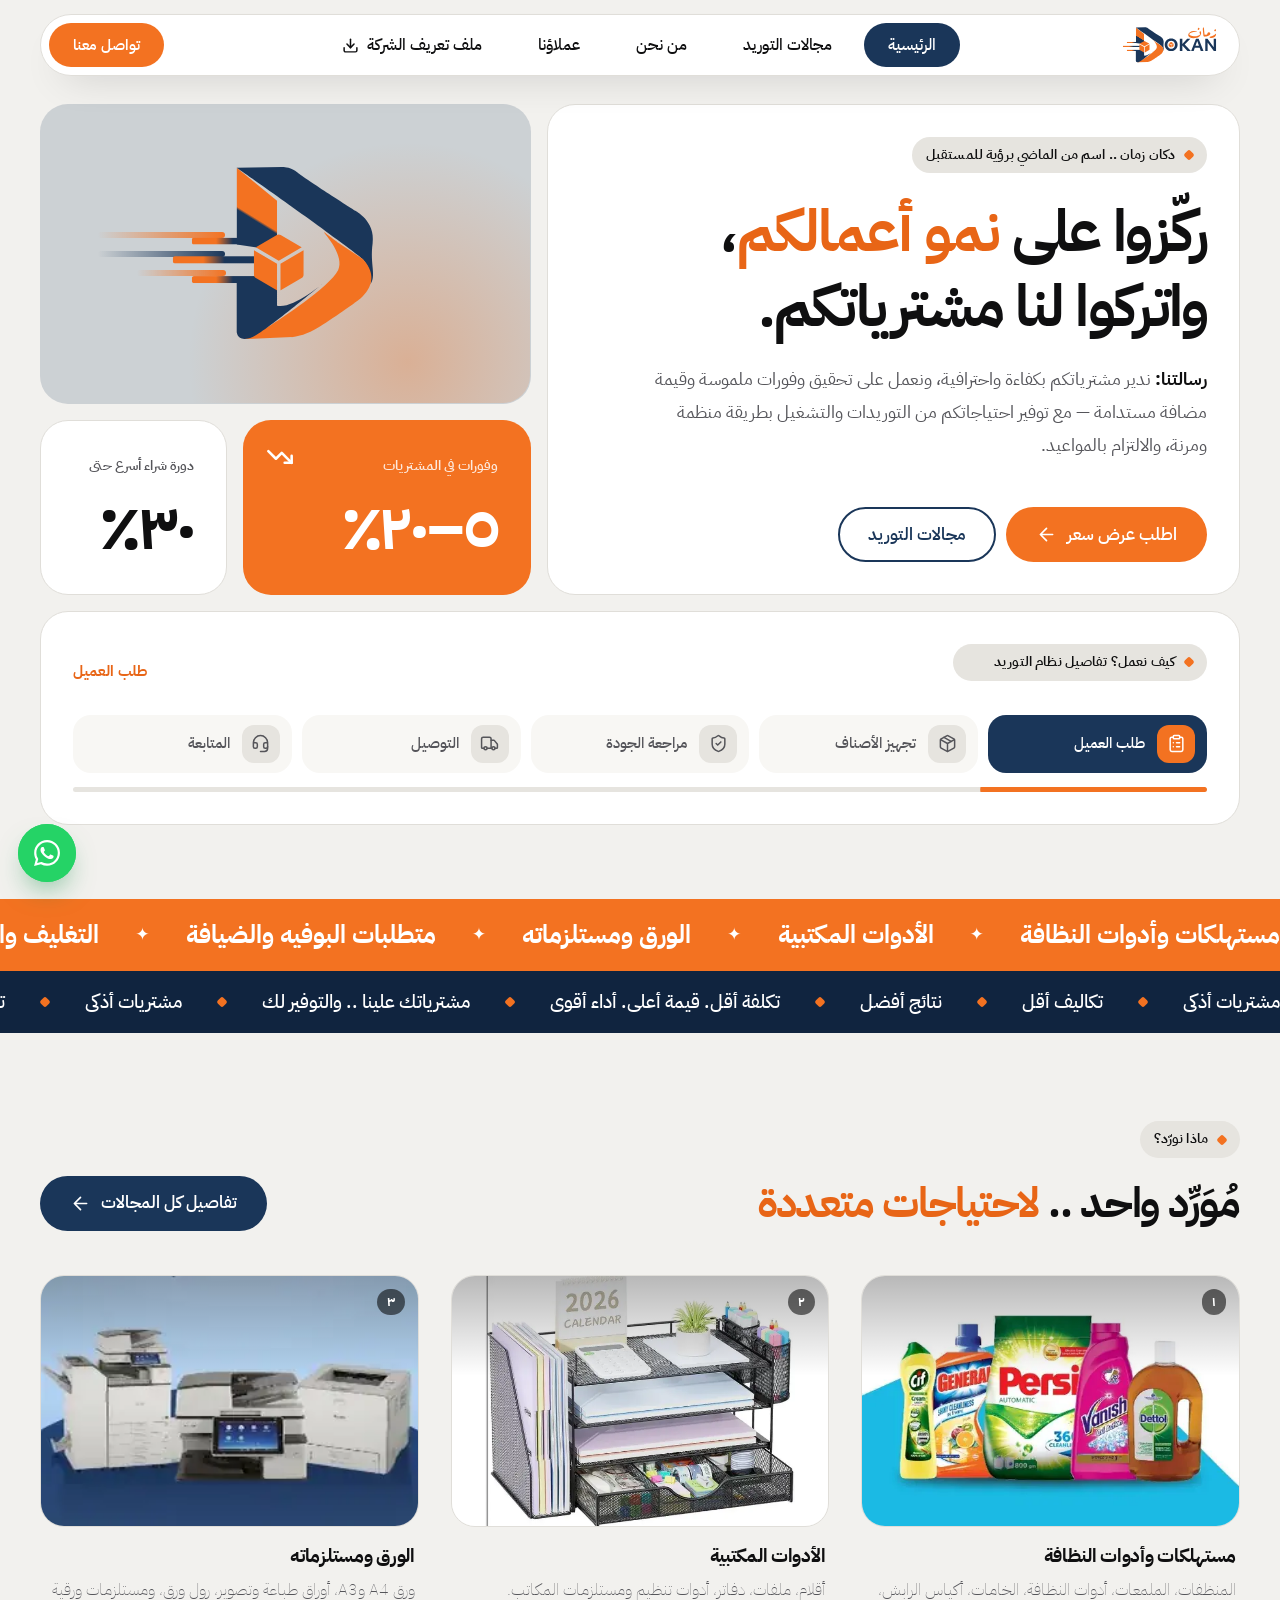
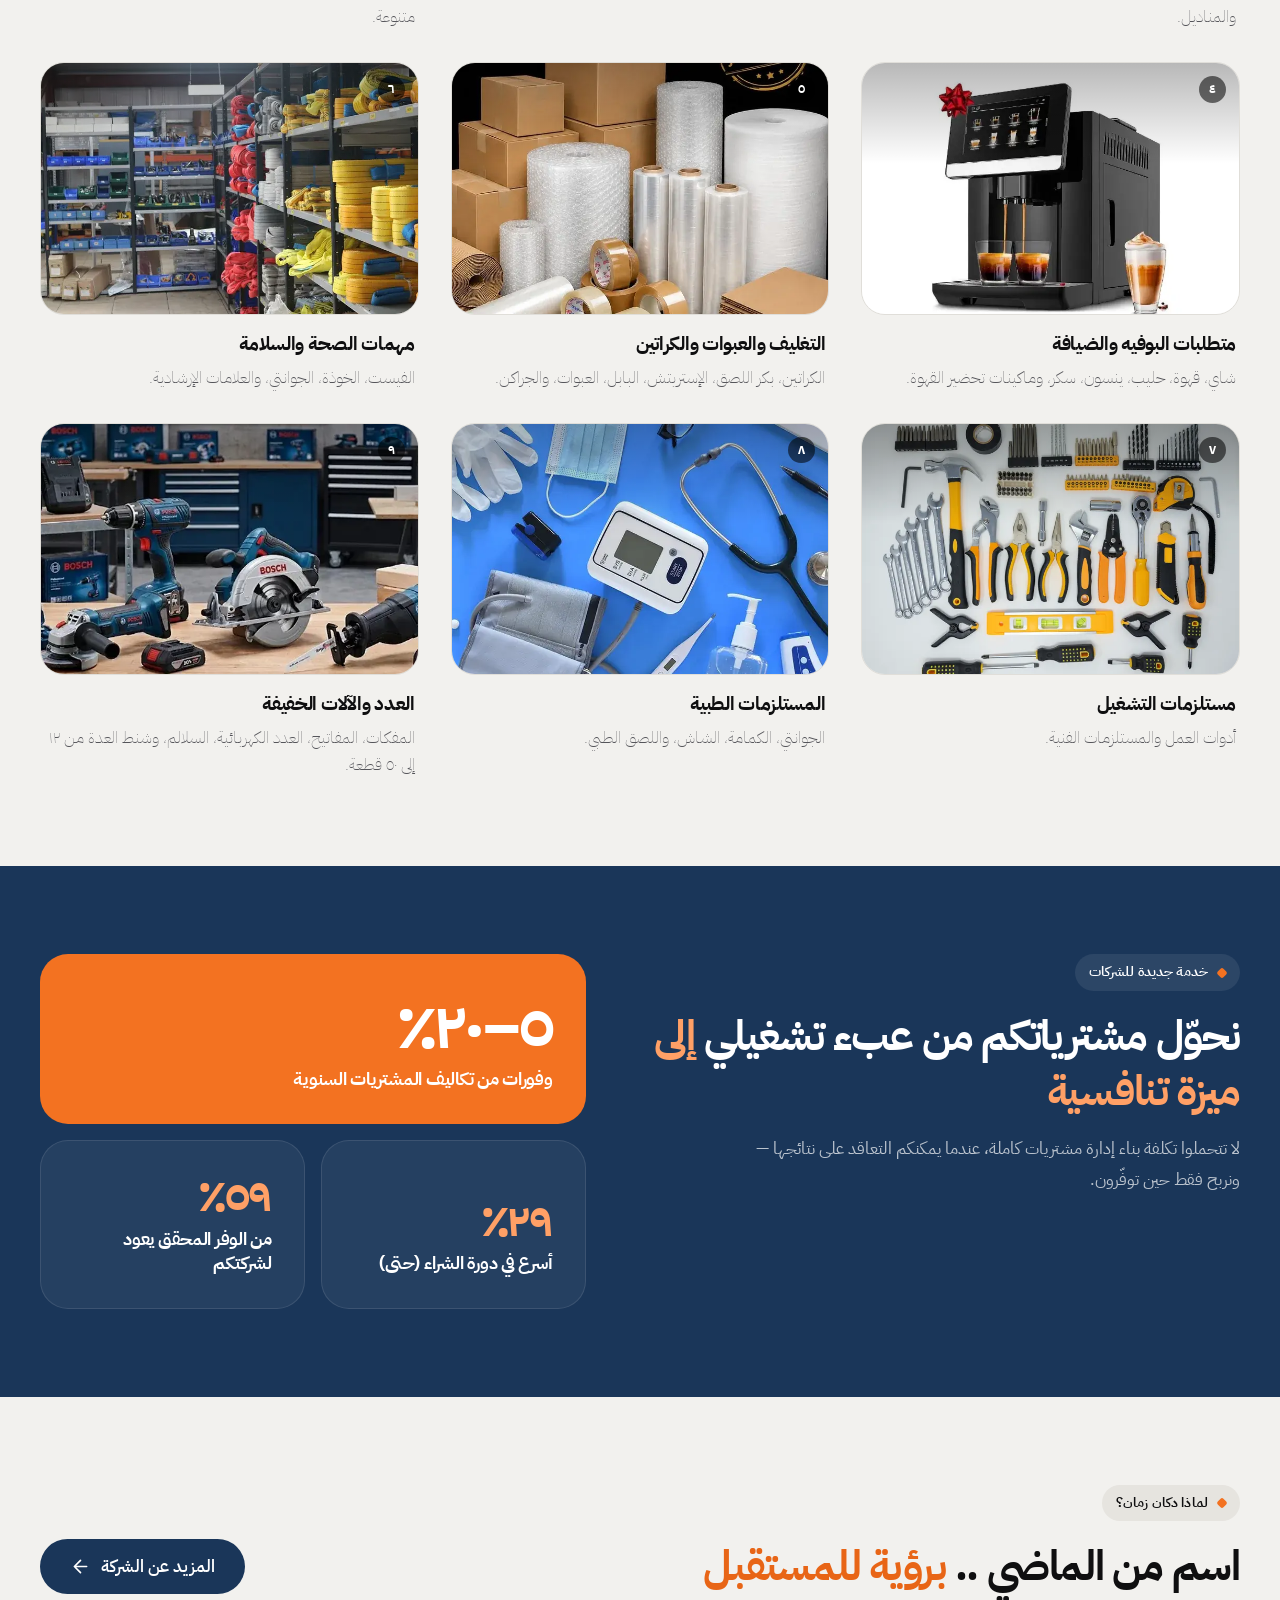
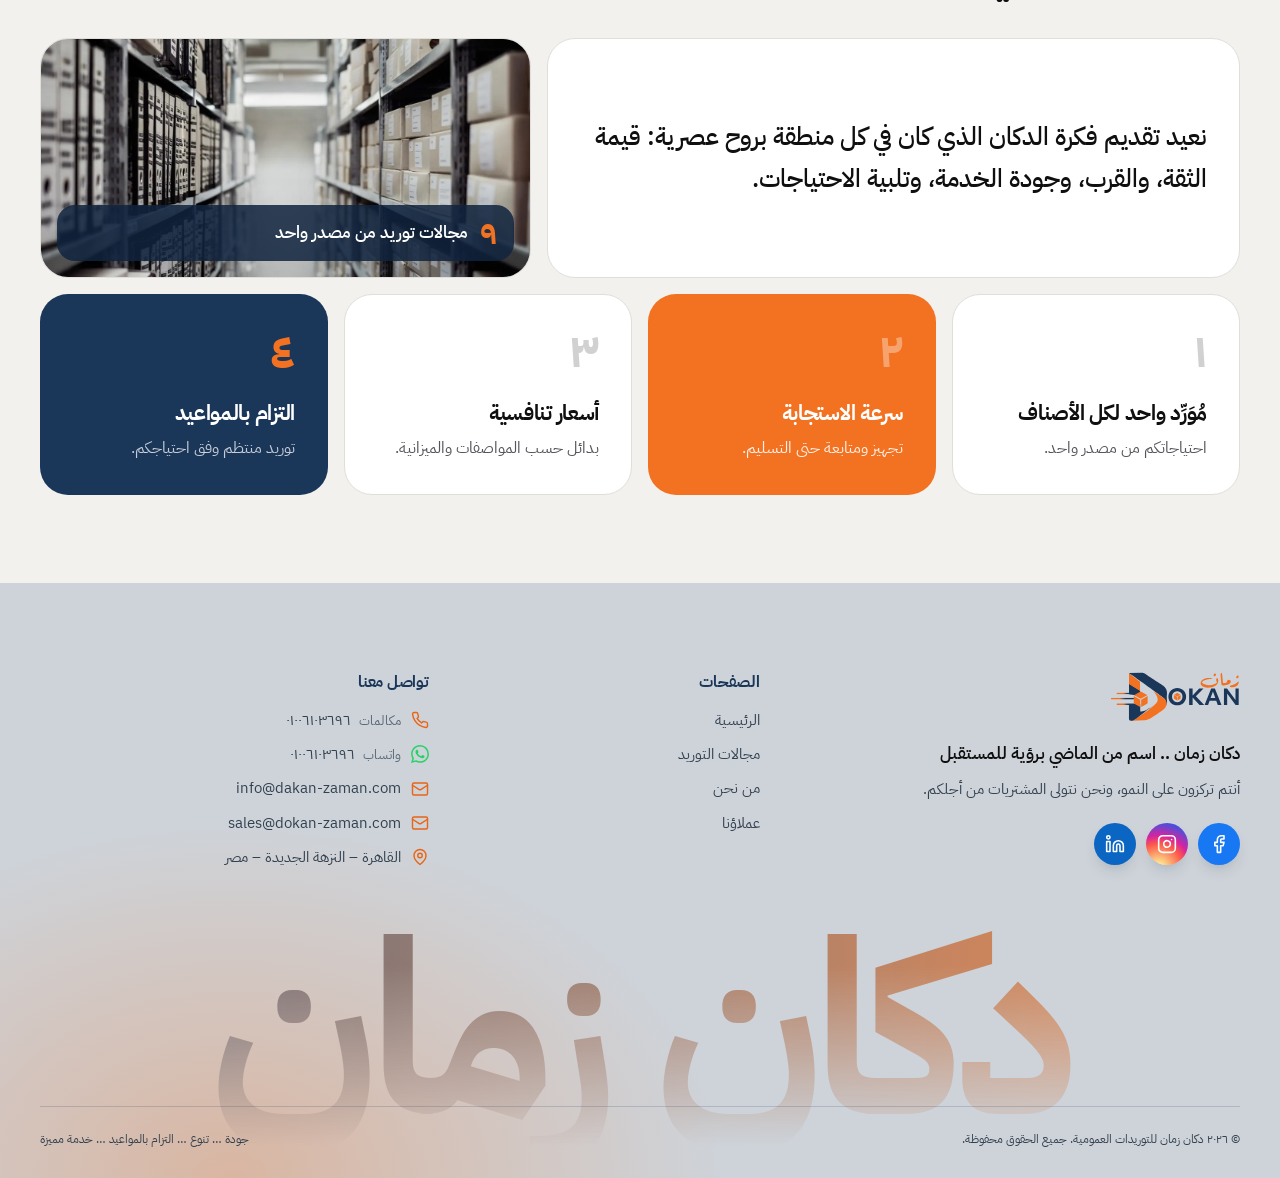
==== commit 6d609c7e: "Clients page, real product photos, light footer, speed - New clients page: full-width auto-playing s" ====
--- a/index.html
+++ b/index.html
@@ -14,7 +14,7 @@
   <link rel="preconnect" href="https://fonts.gstatic.com" crossorigin>
   <link rel="preload" as="style" href="https://fonts.googleapis.com/css2?family=IBM+Plex+Sans+Arabic:wght@300;400;500;600;700&display=swap" onload="this.onload=null;this.rel='stylesheet'">
   <noscript><link rel="stylesheet" href="https://fonts.googleapis.com/css2?family=IBM+Plex+Sans+Arabic:wght@300;400;500;600;700&display=swap"></noscript>
-  <link rel="stylesheet" href="css/style.css?v=d89cfa06">
+  <link rel="stylesheet" href="css/style.css?v=469b1dfb">
 </head>
 
 <body id="top">
@@ -127,14 +127,14 @@
             <li>تكاليف أقل</li>
             <li>نتائج أفضل</li>
             <li>تكلفة أقل. قيمة أعلى. أداء أقوى</li>
-            <li>مشترياتك علينا .. ووفوراتك ليك</li>
+            <li>مشترياتك علينا .. والتوفير لك</li>
           </ul>
           <ul aria-hidden="true">
             <li>مشتريات أذكى</li>
             <li>تكاليف أقل</li>
             <li>نتائج أفضل</li>
             <li>تكلفة أقل. قيمة أعلى. أداء أقوى</li>
-            <li>مشترياتك علينا .. ووفوراتك ليك</li>
+            <li>مشترياتك علينا .. والتوفير لك</li>
           </ul>
         </div>
       </div>
@@ -294,7 +294,7 @@
 
   <div data-site="footer"></div>
 
-  <script src="js/layout.js?v=178d58a9" defer></script>
+  <script src="js/layout.js?v=dec5ffda" defer></script>
 
   <script src="js/main.js?v=ed429688" defer></script>
 </body>
--- a/css/style.css
+++ b/css/style.css
@@ -328,29 +328,38 @@
 .form2__msg.is-err { color: #E04848; }
 
 /* Footer */
-.foot { background: #0A182C; color: rgba(255,255,255,.7); padding-top: var(--sec-y); overflow: hidden; }
+/* light footer in the brand tile style: soft navy tint + a warm orange glow (same look as the logo tile) */
+.foot {
+  background:
+    radial-gradient(55% 85% at 18% 100%, rgba(243,114,33,.30), transparent 70%),
+    #CED3D9;
+  color: #33414F; padding-top: var(--sec-y); overflow: hidden;
+}
 .foot a { transition: color .25s; }
-.foot a:hover { color: var(--orange-300); }
+.foot a:hover { color: var(--hl); }
 .foot__grid { display: grid; grid-template-columns: 1.5fr 1fr 1.3fr; gap: 32px var(--pad); align-items: start; }
 .foot__logo { height: 52px; width: auto; }
-.foot__tagline { margin-top: 16px; color: #fff; font-weight: 600; }
+.foot__tagline { margin-top: 16px; color: var(--heading); font-weight: 600; }
 .foot__msg { margin-top: 6px; font-size: .95rem; }
-.foot__title { font-size: 1rem; font-weight: 700; color: #fff; margin-bottom: 14px; }
+.foot__title { font-size: 1rem; font-weight: 700; color: var(--blue); margin-bottom: 14px; }
 .foot__col ul { display: grid; gap: 10px; }
 .foot__col li { font-size: .95rem; line-height: 1.6; }
 .foot__contact li { display: flex; align-items: center; gap: 10px; }
-.foot__contact li > span { overflow-wrap: anywhere; }
-.foot__contact small { color: rgba(255,255,255,.5); margin-inline-end: 8px; }
-.foot__contact .ico { width: 18px; height: 18px; color: var(--orange-300); flex: none; }
+.foot__contact li > span, .foot__contact li > a { overflow-wrap: anywhere; }
+.foot__contact a:hover small { color: var(--hl); }
+.foot__contact small { color: #5B6876; margin-inline-end: 8px; }
+.foot__contact .ico { width: 18px; height: 18px; color: var(--hl); flex: none; }
 .foot__contact .ico--wa { fill: currentColor; stroke: none; color: #25D366; }
 .foot__word {
   font-size: clamp(4.5rem, 19vw, 17rem); font-weight: 700; line-height: 1.1; text-align: center; white-space: nowrap;
   margin: 30px 0 -0.25em; letter-spacing: -.04em;
-  background: linear-gradient(180deg, rgba(243,114,33,.55), rgba(243,114,33,0) 85%);
+  /* the logo's two colours across the word (orange where it starts, navy where it ends), fading out towards the bottom */
+  background: linear-gradient(to left, rgba(243,114,33,.75), rgba(26,54,89,.6));
   -webkit-background-clip: text; background-clip: text; color: transparent;
+  -webkit-mask-image: linear-gradient(180deg, #000 25%, transparent 92%); mask-image: linear-gradient(180deg, #000 25%, transparent 92%);
   user-select: none;
 }
-.foot__bottom { display: flex; flex-wrap: wrap; justify-content: space-between; gap: 10px; padding: 22px 0 28px; border-top: 1px solid rgba(255,255,255,.1); position: relative; font-size: .88rem; }
+.foot__bottom { display: flex; flex-wrap: wrap; justify-content: space-between; gap: 10px; padding: 22px 0 28px; border-top: 1px solid rgba(26,54,89,.18); position: relative; font-size: .88rem; }
 
 .to-top2 {
   position: fixed; right: 18px; bottom: 18px; z-index: 50;
@@ -753,16 +762,6 @@
 .pill--ghost { border-color: rgba(255,255,255,.35); color: #fff; }
 .pill--ghost:hover { background: #fff; border-color: #fff; color: var(--heading); }
 
-.cat-tabs { display: flex; gap: 8px; overflow-x: auto; padding-top: 24px; padding-bottom: 4px; scrollbar-width: none; }
-.cat-tabs::-webkit-scrollbar { display: none; }
-.cat-tabs a {
-  flex: none; padding: 10px 18px; border-radius: 999px; border: 1px solid var(--line); background: var(--tile);
-  font-size: .93rem; font-weight: 500; color: var(--heading); transition: border-color .25s, background-color .25s, color .25s;
-}
-.cat-tabs a:hover { border-color: rgba(243,114,33,.6); color: var(--hl); }
-.cat-tabs a.is-active { background: var(--dark-tile); border-color: transparent; color: #fff; }
-.cat-tabs + .sec { padding-top: clamp(32px, 4vw, 48px); }
-
 /* product card: the price sits on the photo, top corner — the first thing you read */
 .prod-card__price {
   position: absolute; z-index: 2; top: 14px; left: 14px;
@@ -1013,10 +1012,10 @@
 .foot__social { display: flex; gap: 10px; margin-top: 20px; }
 .foot__social a {
   width: 42px; height: 42px; display: grid; place-items: center; border-radius: 50%; color: #fff;
-  box-shadow: 0 8px 18px -10px rgba(0,0,0,.6);
+  box-shadow: 0 8px 18px -10px rgba(16,36,63,.45);
   transition: transform .3s var(--ease), filter .25s, box-shadow .3s;
 }
-.foot__social a:hover { color: #fff; transform: translateY(-3px); filter: brightness(1.1); box-shadow: 0 12px 22px -10px rgba(0,0,0,.7); }
+.foot__social a:hover { color: #fff; transform: translateY(-3px); filter: brightness(1.1); box-shadow: 0 12px 22px -10px rgba(16,36,63,.55); }
 .foot__social a:active { transform: scale(.94); }
 .foot__social .ico { width: 20px; height: 20px; stroke-width: 1.9; }
 /* one class per network: is-facebook / is-instagram / is-linkedin (built from SITE.social[].key in js/layout.js) */
@@ -1026,3 +1025,69 @@
 
 /* category page: the content is built by script — keep the footer below the fold until it is (no layout jump) */
 #cat-page { min-height: 100vh; }
+
+/* =========================================================
+   CLIENTS — logo carousel (js/clients.js)
+   4 logos per view → 3 → 2; auto-advances, pauses on hover / touch
+   ========================================================= */
+.cl-carousel { --per: 1; position: relative; }   /* one large slide at a time */
+/* the slides are built by script: hold their height from the start so the page does not jump (slide + dots + bar) */
+.cl-carousel { min-height: calc(min(var(--wrap), 100vw - 32px) * 3 / 8 + 96px); }
+@media (max-width: 960px) { .cl-carousel { min-height: calc((100vw - 32px) / 2 + 96px); } }
+@media (max-width: 560px) { .cl-carousel { min-height: calc((100vw - 32px) * 2 / 3 + 96px); } }
+.cl-track {
+  display: flex; gap: var(--gap); overflow-x: auto; padding: 8px 2px 14px;
+  scroll-snap-type: x mandatory; scroll-behavior: smooth; scrollbar-width: none; overscroll-behavior-x: contain;
+}
+.cl-track::-webkit-scrollbar { display: none; }
+.cl-track:focus-visible { outline: 3px solid var(--orange); outline-offset: 4px; border-radius: var(--r); }
+.cl-slide { flex: 0 0 calc((100% - (var(--per) - 1) * var(--gap)) / var(--per)); margin: 0; scroll-snap-align: start; }
+.cl-card {
+  aspect-ratio: 8 / 3; display: grid; place-items: center; padding: var(--pad); overflow: hidden;
+  transition: transform .4s var(--ease), box-shadow .4s, border-color .3s;
+}
+.cl-card img { width: 100%; height: 100%; max-width: 58%; max-height: 62%; object-fit: contain; transition: transform .6s var(--ease); }
+.cl-card { position: relative; }
+.tile.cl-card.cl-card--photo { padding: 0; }
+/* photos fill the whole slide at every screen size (stronger than the logo sizing in the media queries) */
+.cl-card.cl-card--photo img { position: absolute; inset: 0; width: 100%; height: 100%; max-width: none; max-height: none; object-fit: cover; }
+.cl-slide:hover .cl-card { border-color: rgba(243,114,33,.45); box-shadow: var(--shadow); }
+.cl-slide:hover .cl-card img { transform: scale(1.03); }
+
+.cl-controls { display: flex; align-items: center; justify-content: center; margin-top: 10px; }
+/* arrows on the image: hidden until the slide is hovered or focused, always shown on touch screens */
+.cl-stage { position: relative; }
+.cl-btn {
+  position: absolute; z-index: 3; top: calc(50% - 3px); transform: translateY(-50%);
+  width: 48px; height: 48px; display: grid; place-items: center; padding: 0; border: 0; border-radius: 50%; cursor: pointer;
+  background: rgba(255,255,255,.95); color: var(--heading); box-shadow: 0 10px 24px -10px rgba(0,0,0,.45);
+  opacity: 0; transition: opacity .25s, background-color .25s, color .25s, transform .2s;
+}
+.cl-btn--prev { right: 18px; }
+.cl-btn--next { left: 18px; }
+.cl-btn .ico { width: 20px; height: 20px; stroke-width: 2.2; }
+.cl-btn--prev .ico { transform: rotate(180deg); }
+.cl-stage:hover .cl-btn, .cl-stage:focus-within .cl-btn { opacity: 1; }
+.cl-btn:hover { background: var(--orange); color: #fff; }
+.cl-btn:active { transform: translateY(-50%) scale(.92); }
+@media (hover: none) { .cl-btn { opacity: .92; width: 38px; height: 38px; } .cl-btn--prev { right: 10px; } .cl-btn--next { left: 10px; } }
+.cl-dots { display: flex; align-items: center; gap: 8px; }
+.cl-dots button { width: 8px; height: 8px; padding: 0; border: 0; border-radius: 99px; background: var(--chip); cursor: pointer; transition: width .35s var(--ease), background-color .3s; }
+.cl-dots button[aria-current] { width: 26px; background: var(--orange); }
+.cl-progress { height: 3px; margin: 16px auto 0; max-width: 220px; border-radius: 3px; background: var(--chip); overflow: hidden; }
+.cl-progress span { display: block; height: 100%; background: var(--orange); transform: scaleX(0); transform-origin: right; }
+
+@media (max-width: 960px) { .cl-card { aspect-ratio: 2 / 1; } .cl-card img { max-width: 70%; } }
+@media (max-width: 560px) { .cl-card { aspect-ratio: 3 / 2; } .cl-card img { max-width: 84%; max-height: 66%; } }
+@media (prefers-reduced-motion: reduce) { .cl-progress { display: none; } }
+
+/* SECTORS WE SERVE (about + clients pages) — five equal cards in one row */
+.ab-clients { grid-template-columns: repeat(5, 1fr); }
+.ab-clients li { flex-direction: column; align-items: flex-start; justify-content: flex-start; gap: 14px; padding: var(--pad) 24px; }
+.ab-clients li span { font-size: 1rem; line-height: 1.6; }
+@media (max-width: 1080px) { .ab-clients { grid-template-columns: repeat(3, 1fr); } }
+@media (max-width: 600px) { .ab-clients { grid-template-columns: 1fr 1fr; } .ab-clients li { padding: 18px; } }
+
+/* product photos are packshots on white: no dark shade over the top of the photo */
+.prod-card .supply-card__media::after { display: none; }
+.prod-card .supply-card__media { background: #fff; }
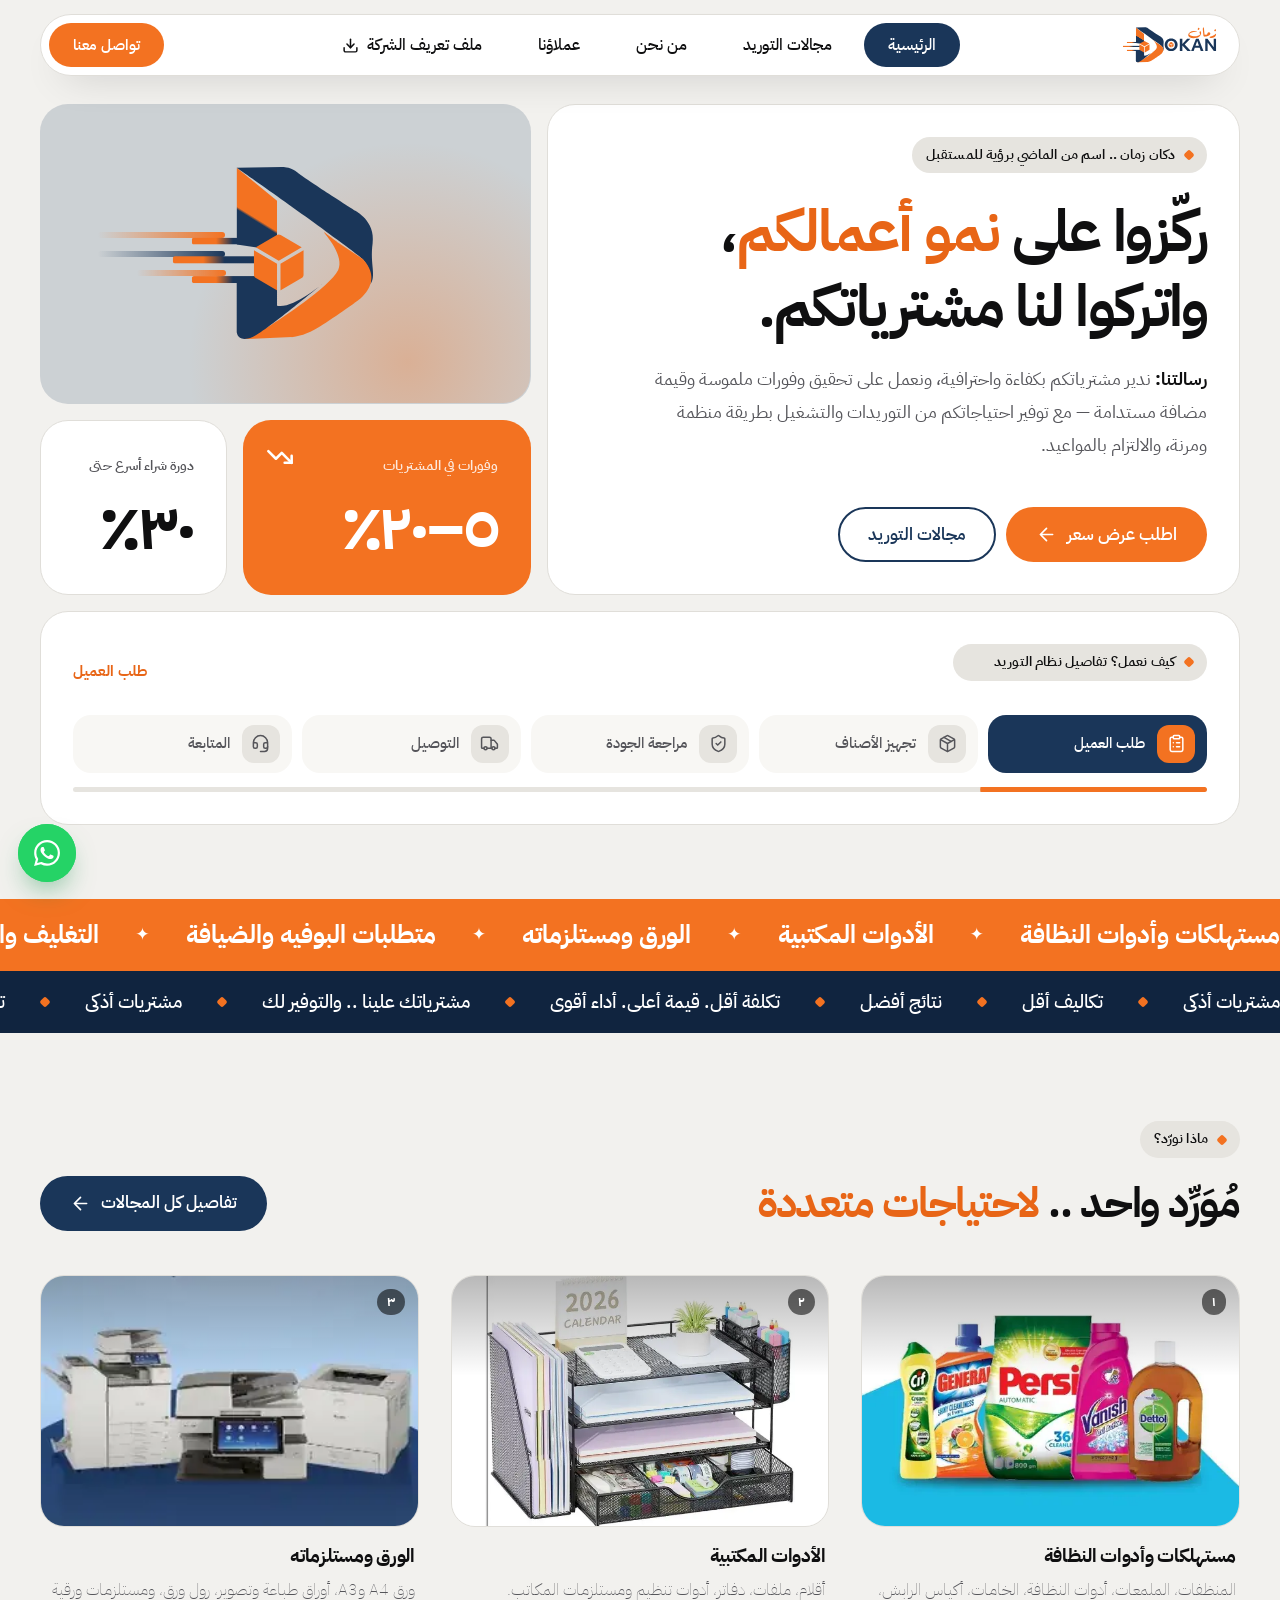
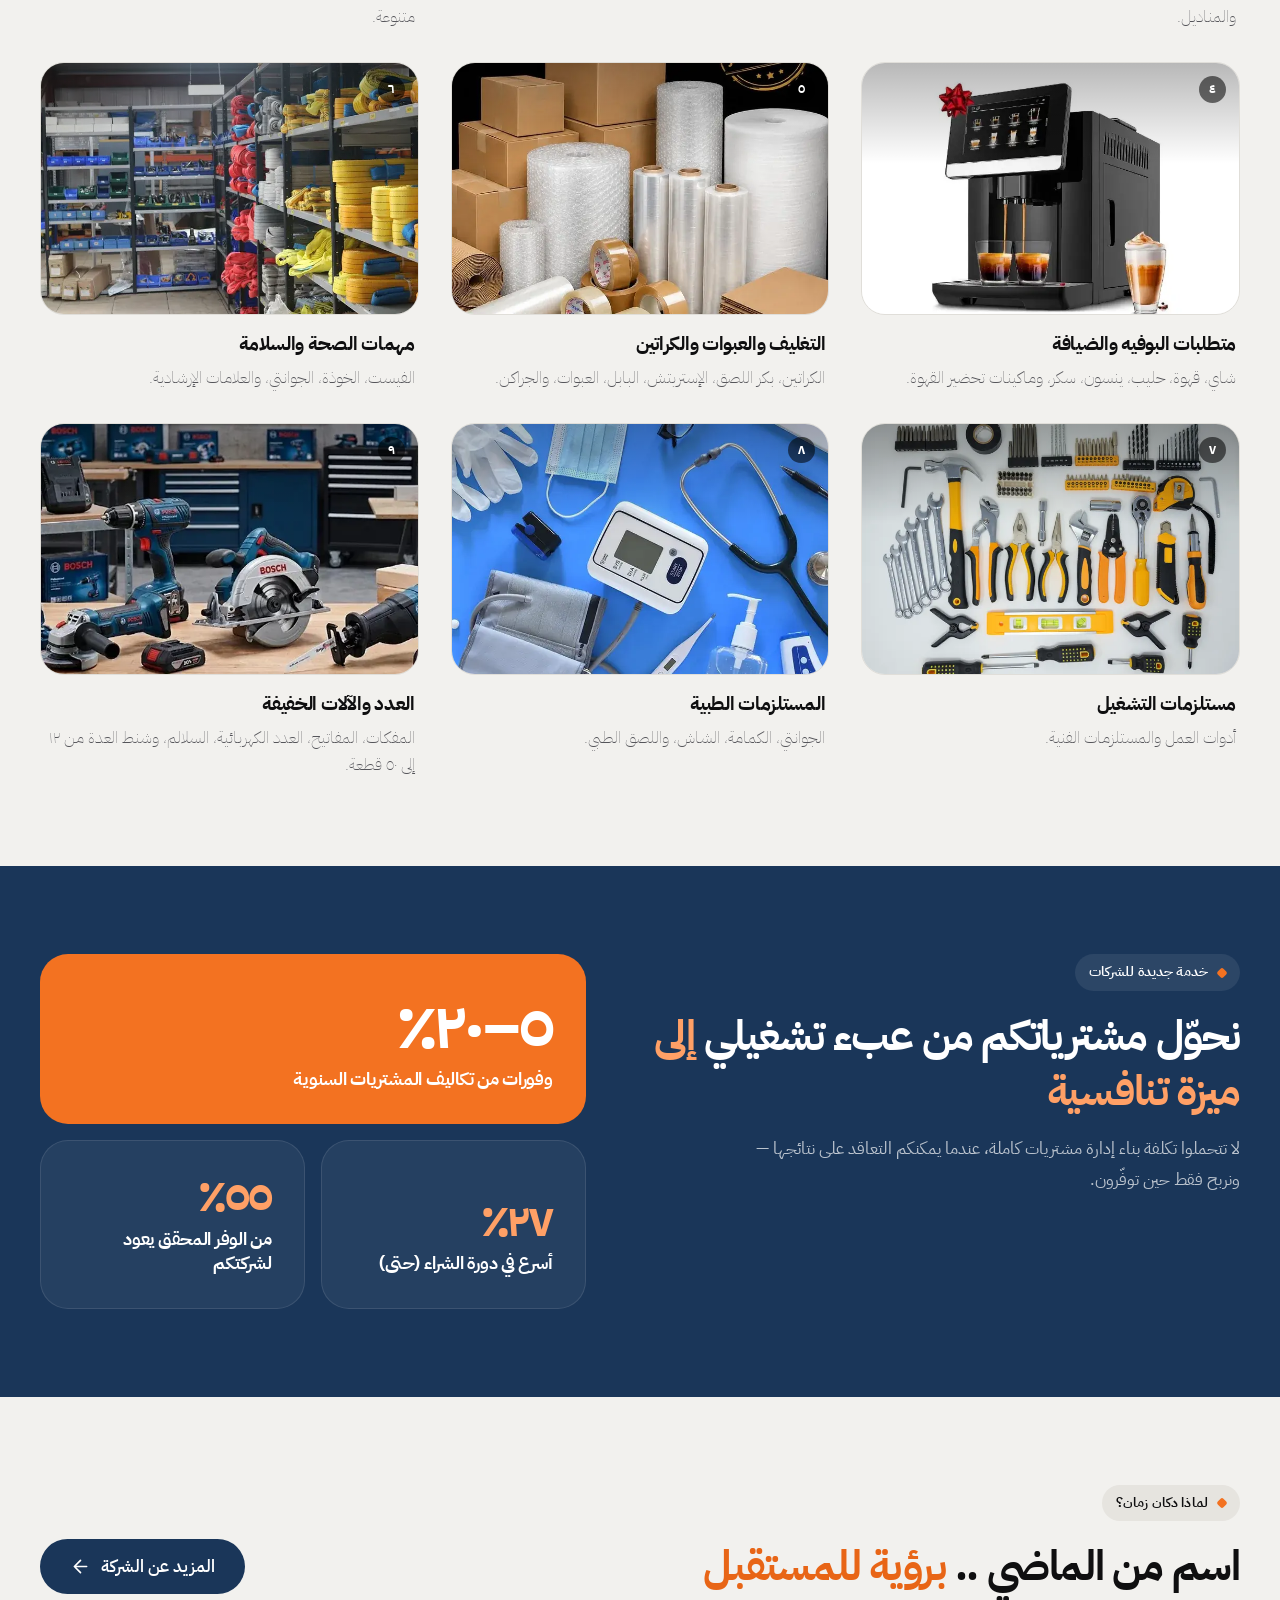
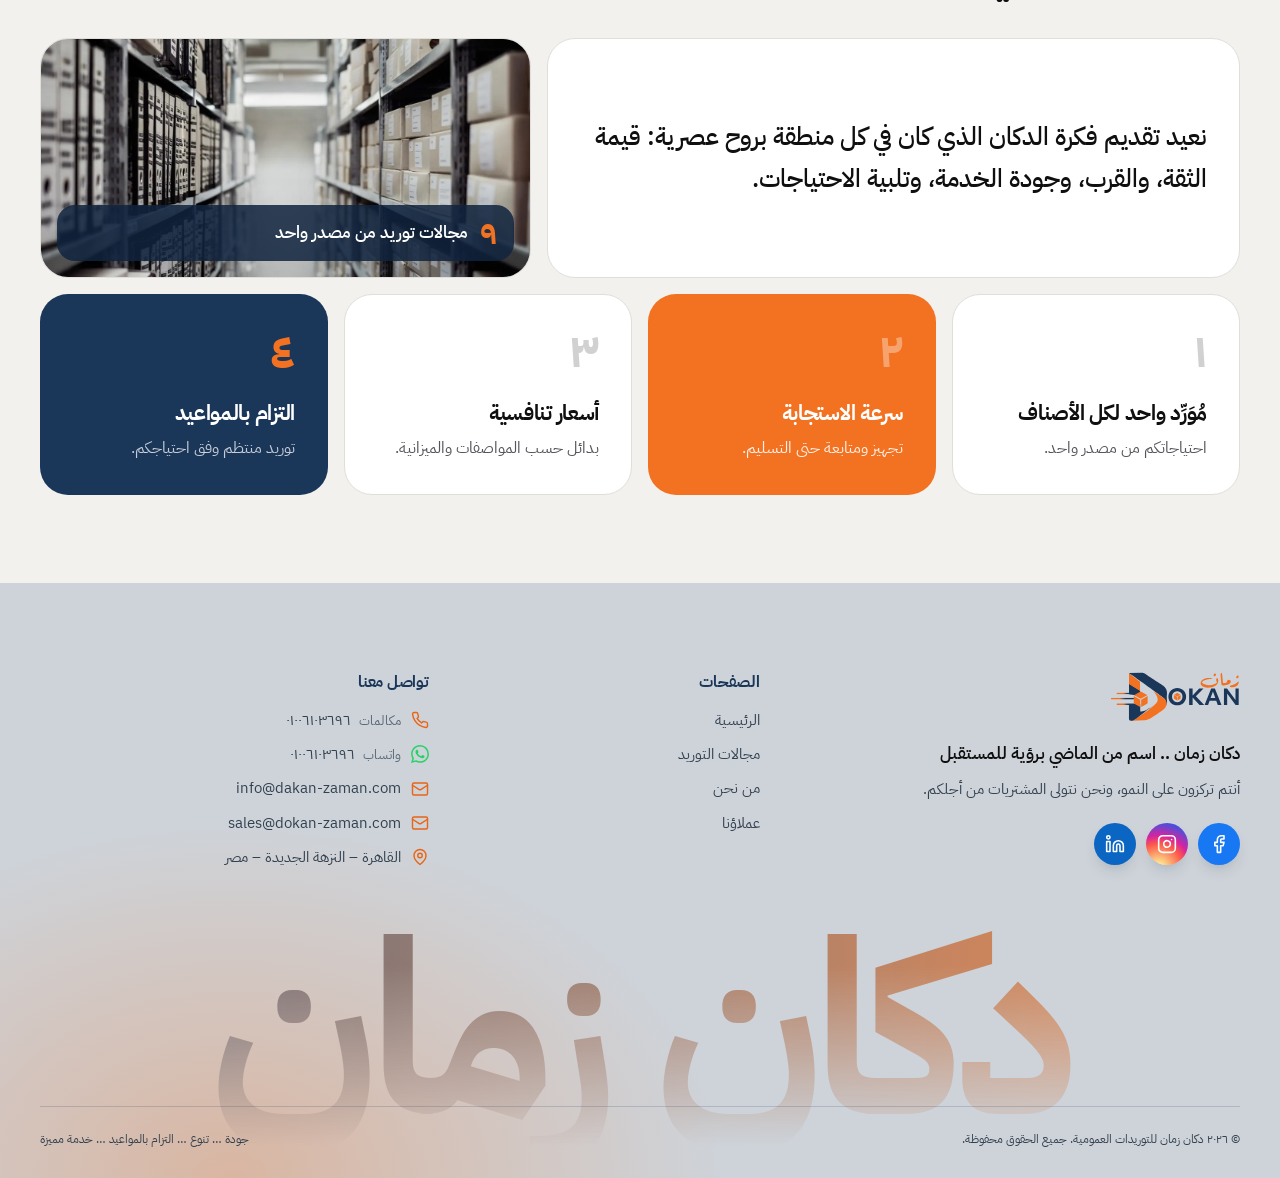
==== commit 1afd6cd2: "Clients page order, logo marquee, price ranges - Clients page: sectors first, then partner logos in " ====
--- a/index.html
+++ b/index.html
@@ -14,7 +14,7 @@
   <link rel="preconnect" href="https://fonts.gstatic.com" crossorigin>
   <link rel="preload" as="style" href="https://fonts.googleapis.com/css2?family=IBM+Plex+Sans+Arabic:wght@300;400;500;600;700&display=swap" onload="this.onload=null;this.rel='stylesheet'">
   <noscript><link rel="stylesheet" href="https://fonts.googleapis.com/css2?family=IBM+Plex+Sans+Arabic:wght@300;400;500;600;700&display=swap"></noscript>
-  <link rel="stylesheet" href="css/style.css?v=469b1dfb">
+  <link rel="stylesheet" href="css/style.css?v=ecbdaaff">
 </head>
 
 <body id="top">
--- a/css/style.css
+++ b/css/style.css
@@ -1027,59 +1027,29 @@
 #cat-page { min-height: 100vh; }
 
 /* =========================================================
-   CLIENTS — logo carousel (js/clients.js)
-   4 logos per view → 3 → 2; auto-advances, pauses on hover / touch
-   ========================================================= */
-.cl-carousel { --per: 1; position: relative; }   /* one large slide at a time */
-/* the slides are built by script: hold their height from the start so the page does not jump (slide + dots + bar) */
-.cl-carousel { min-height: calc(min(var(--wrap), 100vw - 32px) * 3 / 8 + 96px); }
-@media (max-width: 960px) { .cl-carousel { min-height: calc((100vw - 32px) / 2 + 96px); } }
-@media (max-width: 560px) { .cl-carousel { min-height: calc((100vw - 32px) * 2 / 3 + 96px); } }
-.cl-track {
-  display: flex; gap: var(--gap); overflow-x: auto; padding: 8px 2px 14px;
-  scroll-snap-type: x mandatory; scroll-behavior: smooth; scrollbar-width: none; overscroll-behavior-x: contain;
-}
-.cl-track::-webkit-scrollbar { display: none; }
-.cl-track:focus-visible { outline: 3px solid var(--orange); outline-offset: 4px; border-radius: var(--r); }
-.cl-slide { flex: 0 0 calc((100% - (var(--per) - 1) * var(--gap)) / var(--per)); margin: 0; scroll-snap-align: start; }
-.cl-card {
-  aspect-ratio: 8 / 3; display: grid; place-items: center; padding: var(--pad); overflow: hidden;
+   CLIENTS — two rows of logos sliding in opposite directions (like the homepage ticker)
+   ========================================================= */
+.logo-marquee {
+  display: grid; gap: var(--gap);
+  -webkit-mask-image: linear-gradient(90deg, transparent, #000 8%, #000 92%, transparent);
+          mask-image: linear-gradient(90deg, transparent, #000 8%, #000 92%, transparent);
+}
+.lm__row { overflow: hidden; padding: 6px 0; }
+.lm__track { display: flex; width: max-content; animation: marquee 45s linear infinite; }
+.lm__track--rev { animation-direction: reverse; animation-duration: 55s; }
+.logo-marquee ul { display: flex; gap: var(--gap); padding-inline-end: var(--gap); }
+.logo-marquee li {
+  width: 220px; height: 120px; flex: none; display: grid; place-items: center; padding: 18px 24px;
   transition: transform .4s var(--ease), box-shadow .4s, border-color .3s;
 }
-.cl-card img { width: 100%; height: 100%; max-width: 58%; max-height: 62%; object-fit: contain; transition: transform .6s var(--ease); }
-.cl-card { position: relative; }
-.tile.cl-card.cl-card--photo { padding: 0; }
-/* photos fill the whole slide at every screen size (stronger than the logo sizing in the media queries) */
-.cl-card.cl-card--photo img { position: absolute; inset: 0; width: 100%; height: 100%; max-width: none; max-height: none; object-fit: cover; }
-.cl-slide:hover .cl-card { border-color: rgba(243,114,33,.45); box-shadow: var(--shadow); }
-.cl-slide:hover .cl-card img { transform: scale(1.03); }
-
-.cl-controls { display: flex; align-items: center; justify-content: center; margin-top: 10px; }
-/* arrows on the image: hidden until the slide is hovered or focused, always shown on touch screens */
-.cl-stage { position: relative; }
-.cl-btn {
-  position: absolute; z-index: 3; top: calc(50% - 3px); transform: translateY(-50%);
-  width: 48px; height: 48px; display: grid; place-items: center; padding: 0; border: 0; border-radius: 50%; cursor: pointer;
-  background: rgba(255,255,255,.95); color: var(--heading); box-shadow: 0 10px 24px -10px rgba(0,0,0,.45);
-  opacity: 0; transition: opacity .25s, background-color .25s, color .25s, transform .2s;
-}
-.cl-btn--prev { right: 18px; }
-.cl-btn--next { left: 18px; }
-.cl-btn .ico { width: 20px; height: 20px; stroke-width: 2.2; }
-.cl-btn--prev .ico { transform: rotate(180deg); }
-.cl-stage:hover .cl-btn, .cl-stage:focus-within .cl-btn { opacity: 1; }
-.cl-btn:hover { background: var(--orange); color: #fff; }
-.cl-btn:active { transform: translateY(-50%) scale(.92); }
-@media (hover: none) { .cl-btn { opacity: .92; width: 38px; height: 38px; } .cl-btn--prev { right: 10px; } .cl-btn--next { left: 10px; } }
-.cl-dots { display: flex; align-items: center; gap: 8px; }
-.cl-dots button { width: 8px; height: 8px; padding: 0; border: 0; border-radius: 99px; background: var(--chip); cursor: pointer; transition: width .35s var(--ease), background-color .3s; }
-.cl-dots button[aria-current] { width: 26px; background: var(--orange); }
-.cl-progress { height: 3px; margin: 16px auto 0; max-width: 220px; border-radius: 3px; background: var(--chip); overflow: hidden; }
-.cl-progress span { display: block; height: 100%; background: var(--orange); transform: scaleX(0); transform-origin: right; }
-
-@media (max-width: 960px) { .cl-card { aspect-ratio: 2 / 1; } .cl-card img { max-width: 70%; } }
-@media (max-width: 560px) { .cl-card { aspect-ratio: 3 / 2; } .cl-card img { max-width: 84%; max-height: 66%; } }
-@media (prefers-reduced-motion: reduce) { .cl-progress { display: none; } }
+.logo-marquee li img { max-width: 100%; max-height: 72px; object-fit: contain; }
+.logo-marquee li:hover { transform: translateY(-4px); border-color: rgba(243,114,33,.45); box-shadow: var(--shadow); }
+.logo-marquee:hover .lm__track { animation-play-state: paused; }
+@media (max-width: 600px) {
+  .logo-marquee li { width: 160px; height: 92px; padding: 14px 18px; }
+  .logo-marquee li img { max-height: 56px; }
+}
+@media (prefers-reduced-motion: reduce) { .lm__track { animation: none; } }
 
 /* SECTORS WE SERVE (about + clients pages) — five equal cards in one row */
 .ab-clients { grid-template-columns: repeat(5, 1fr); }
